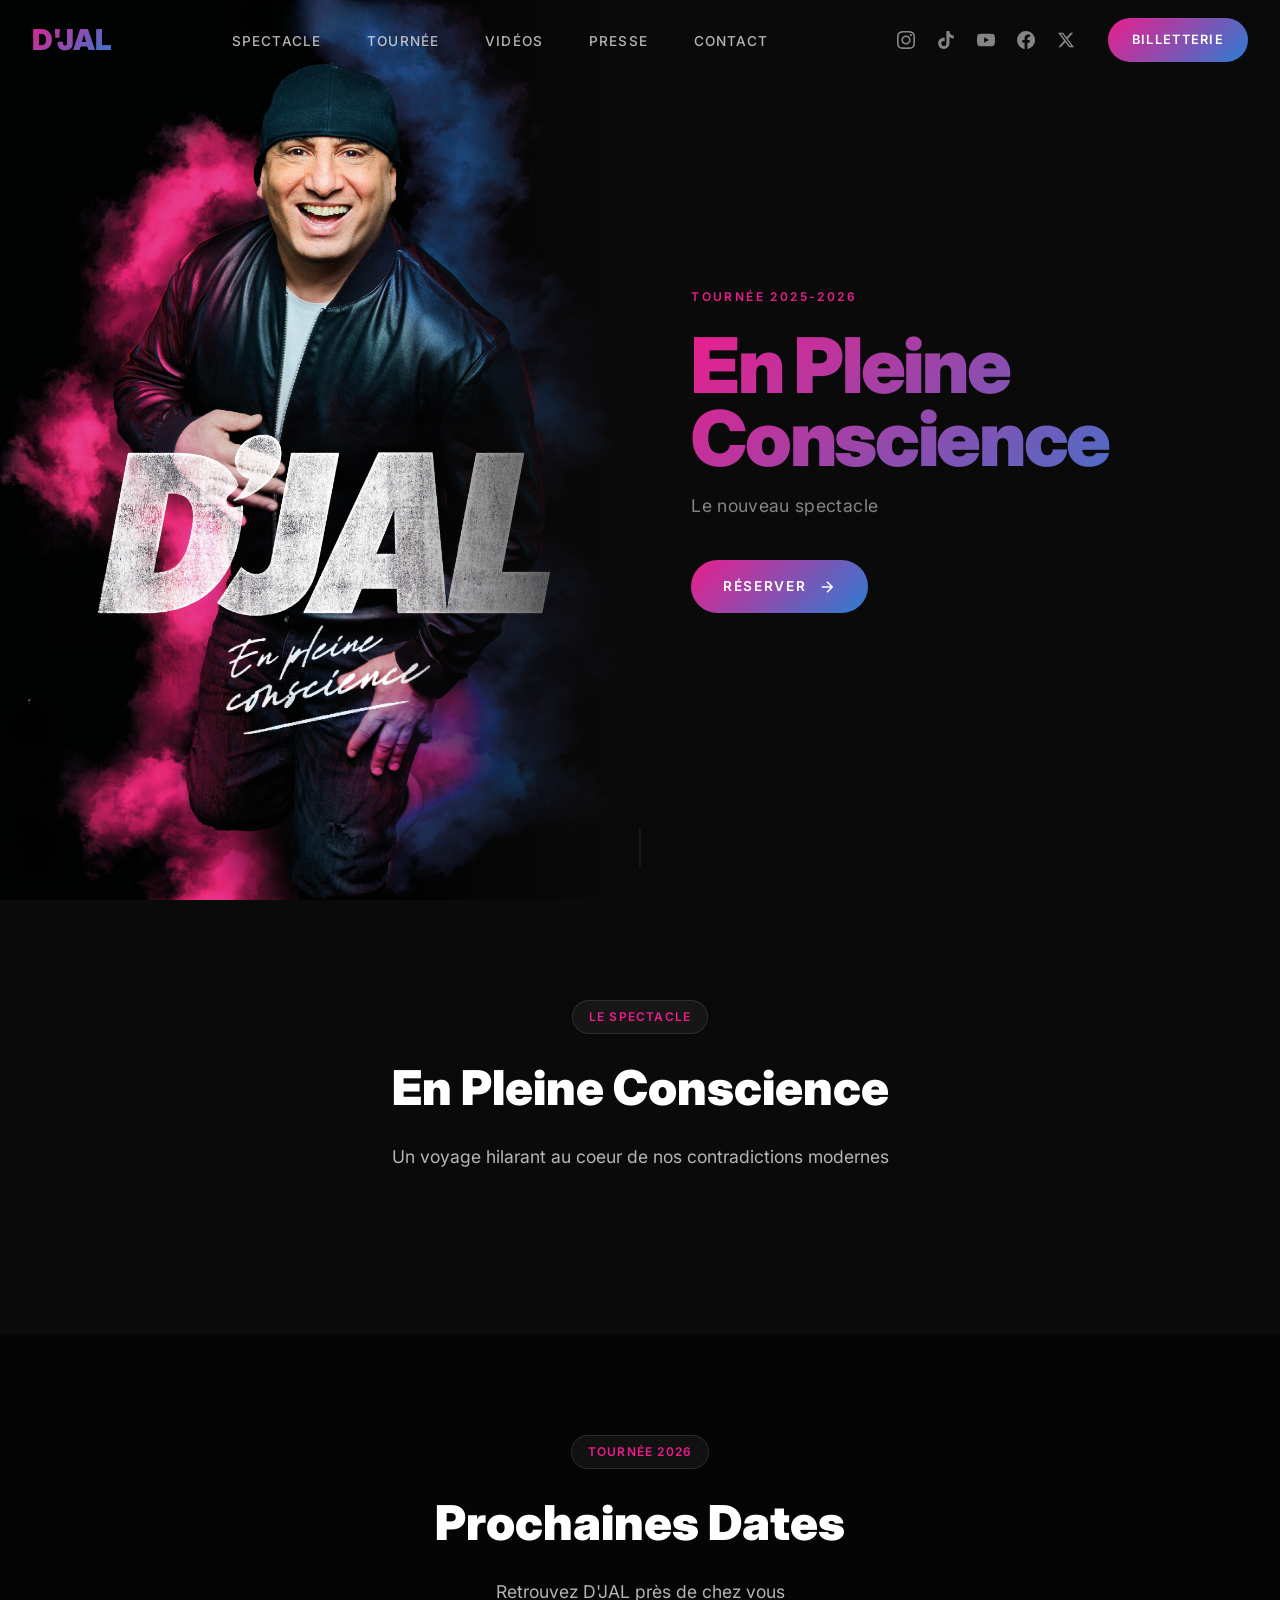
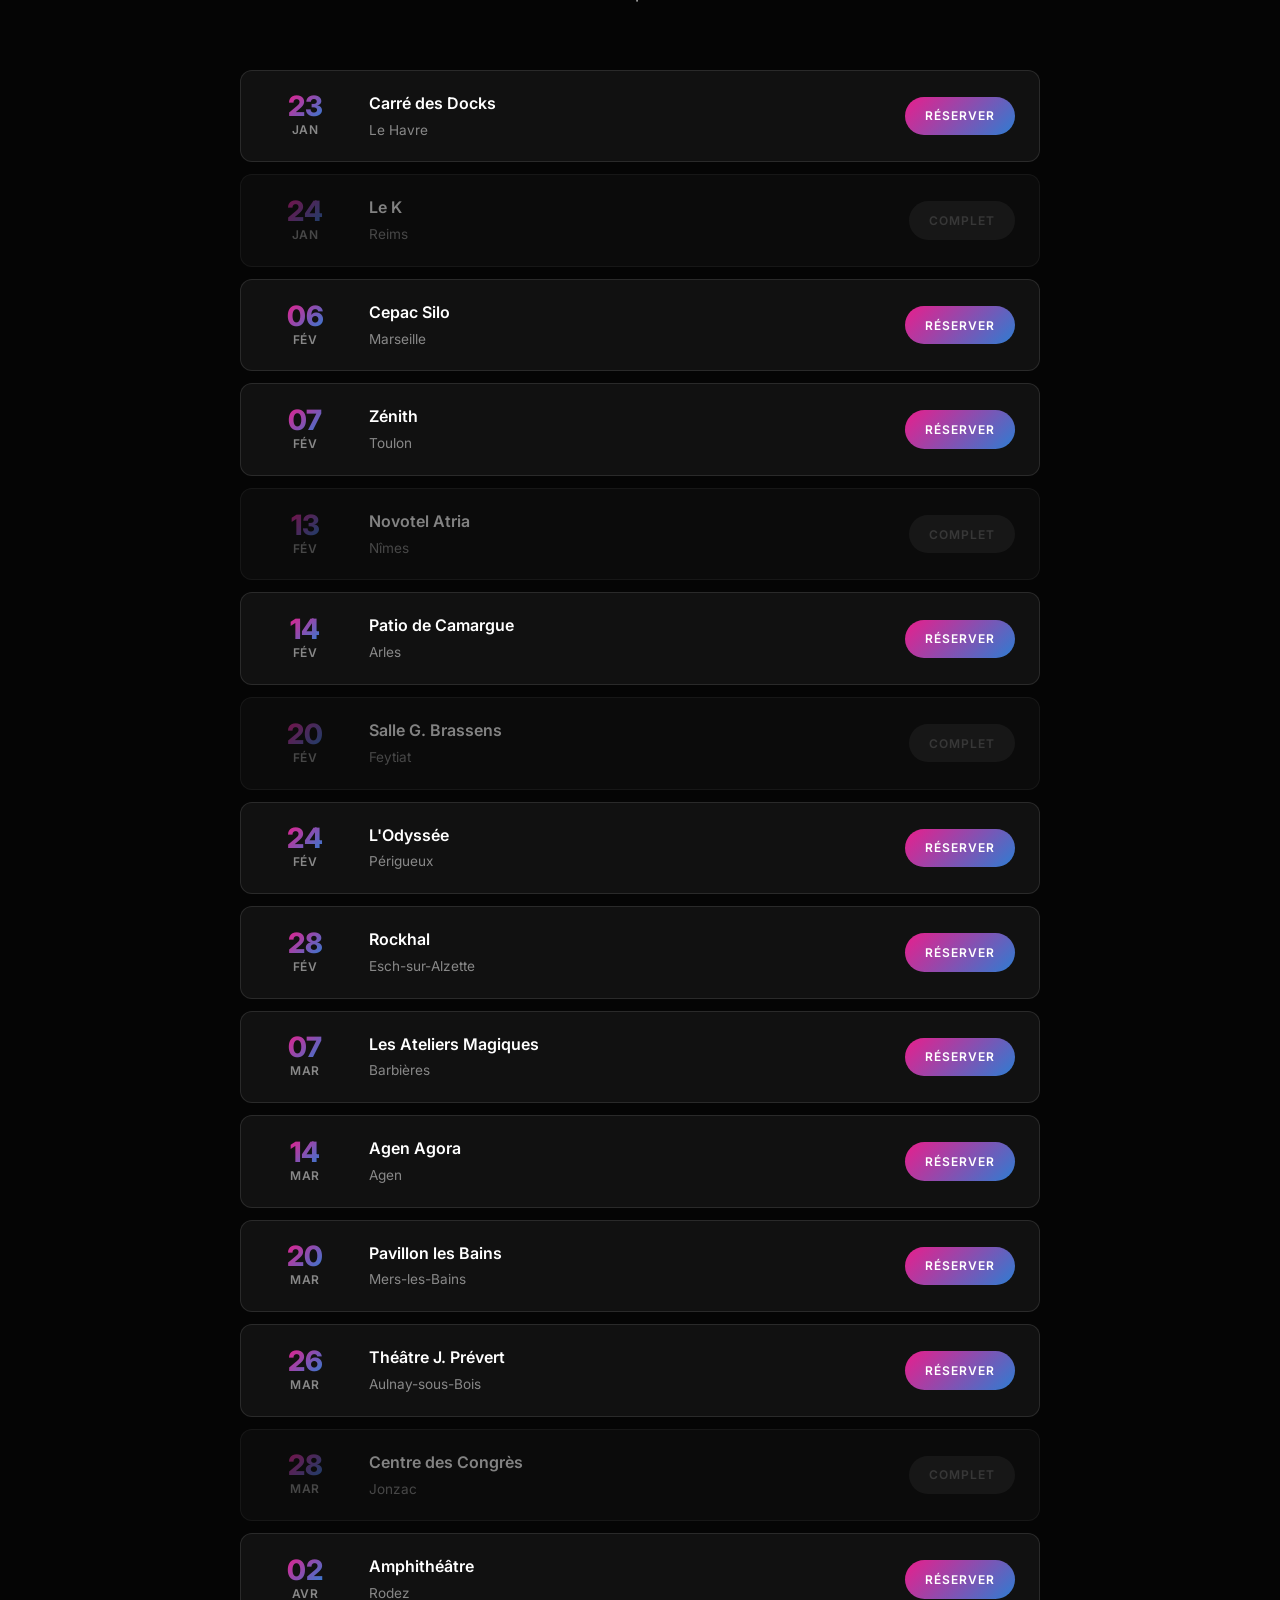
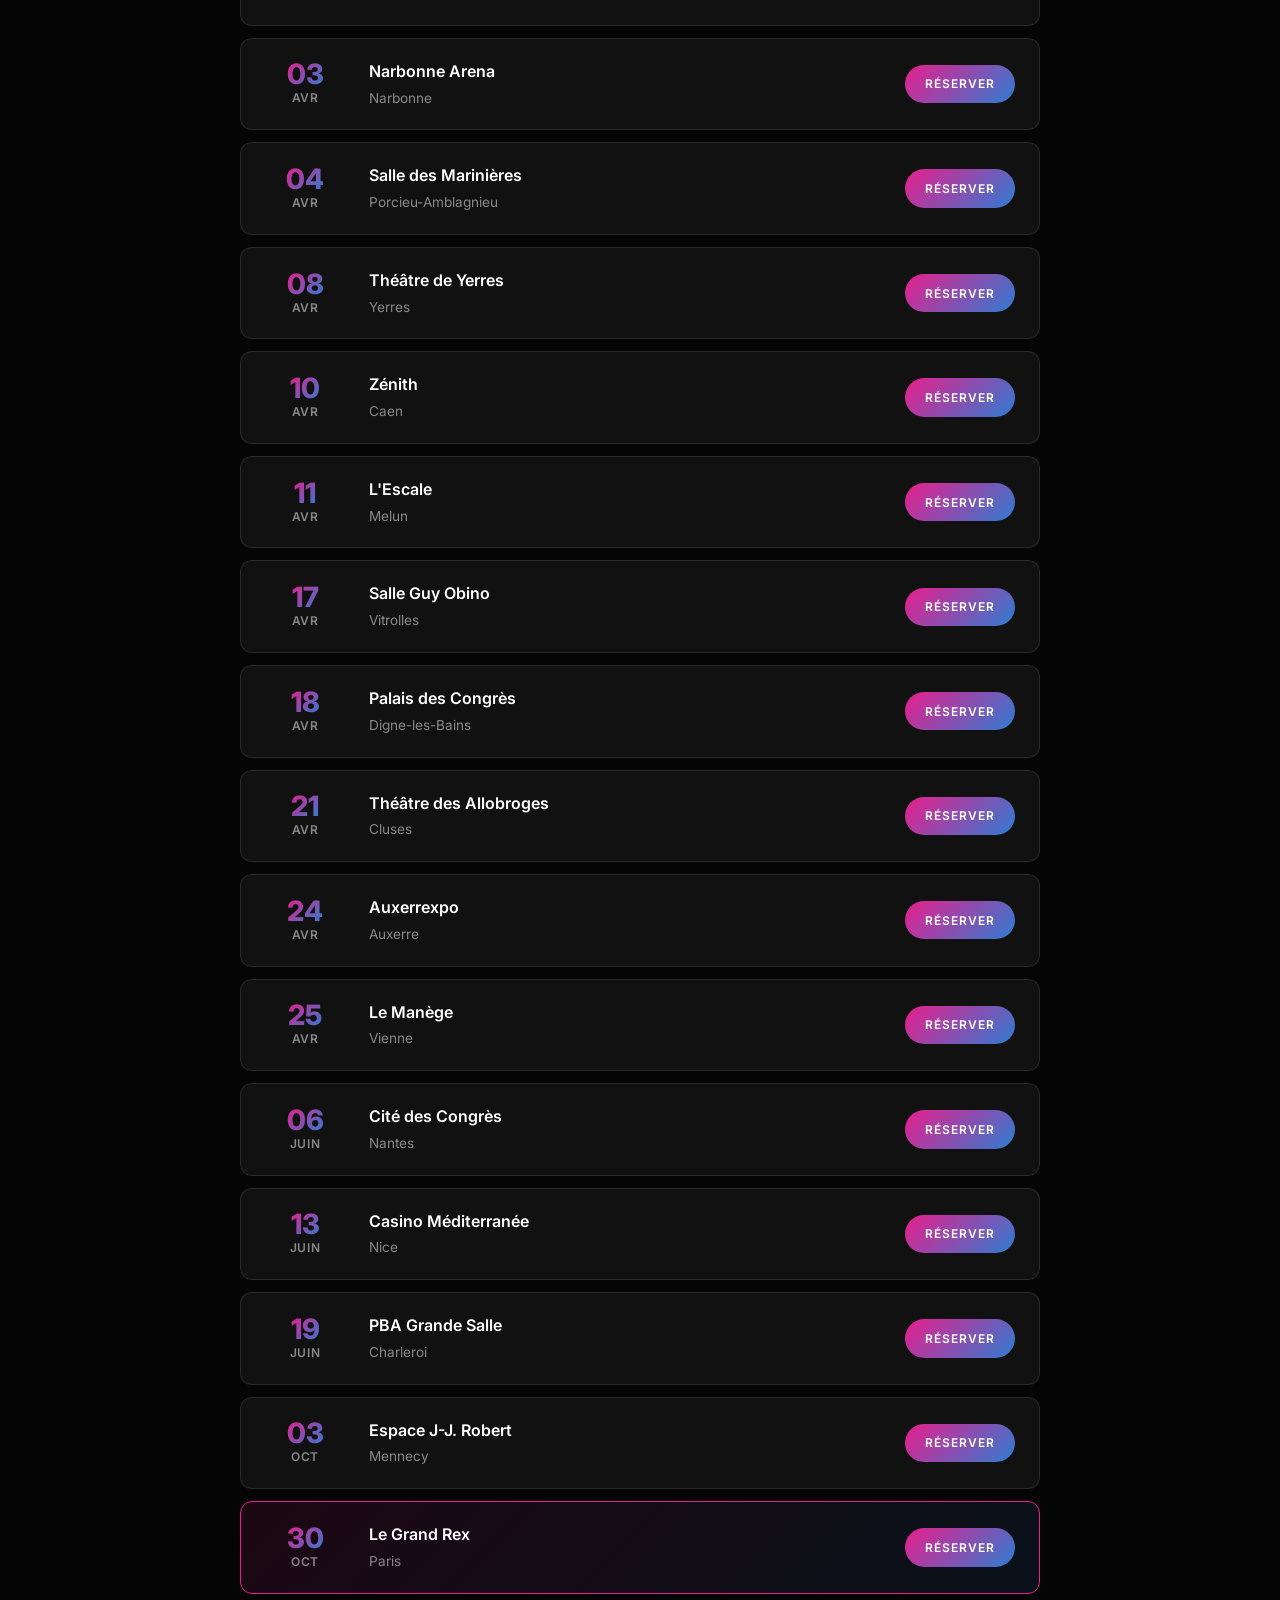
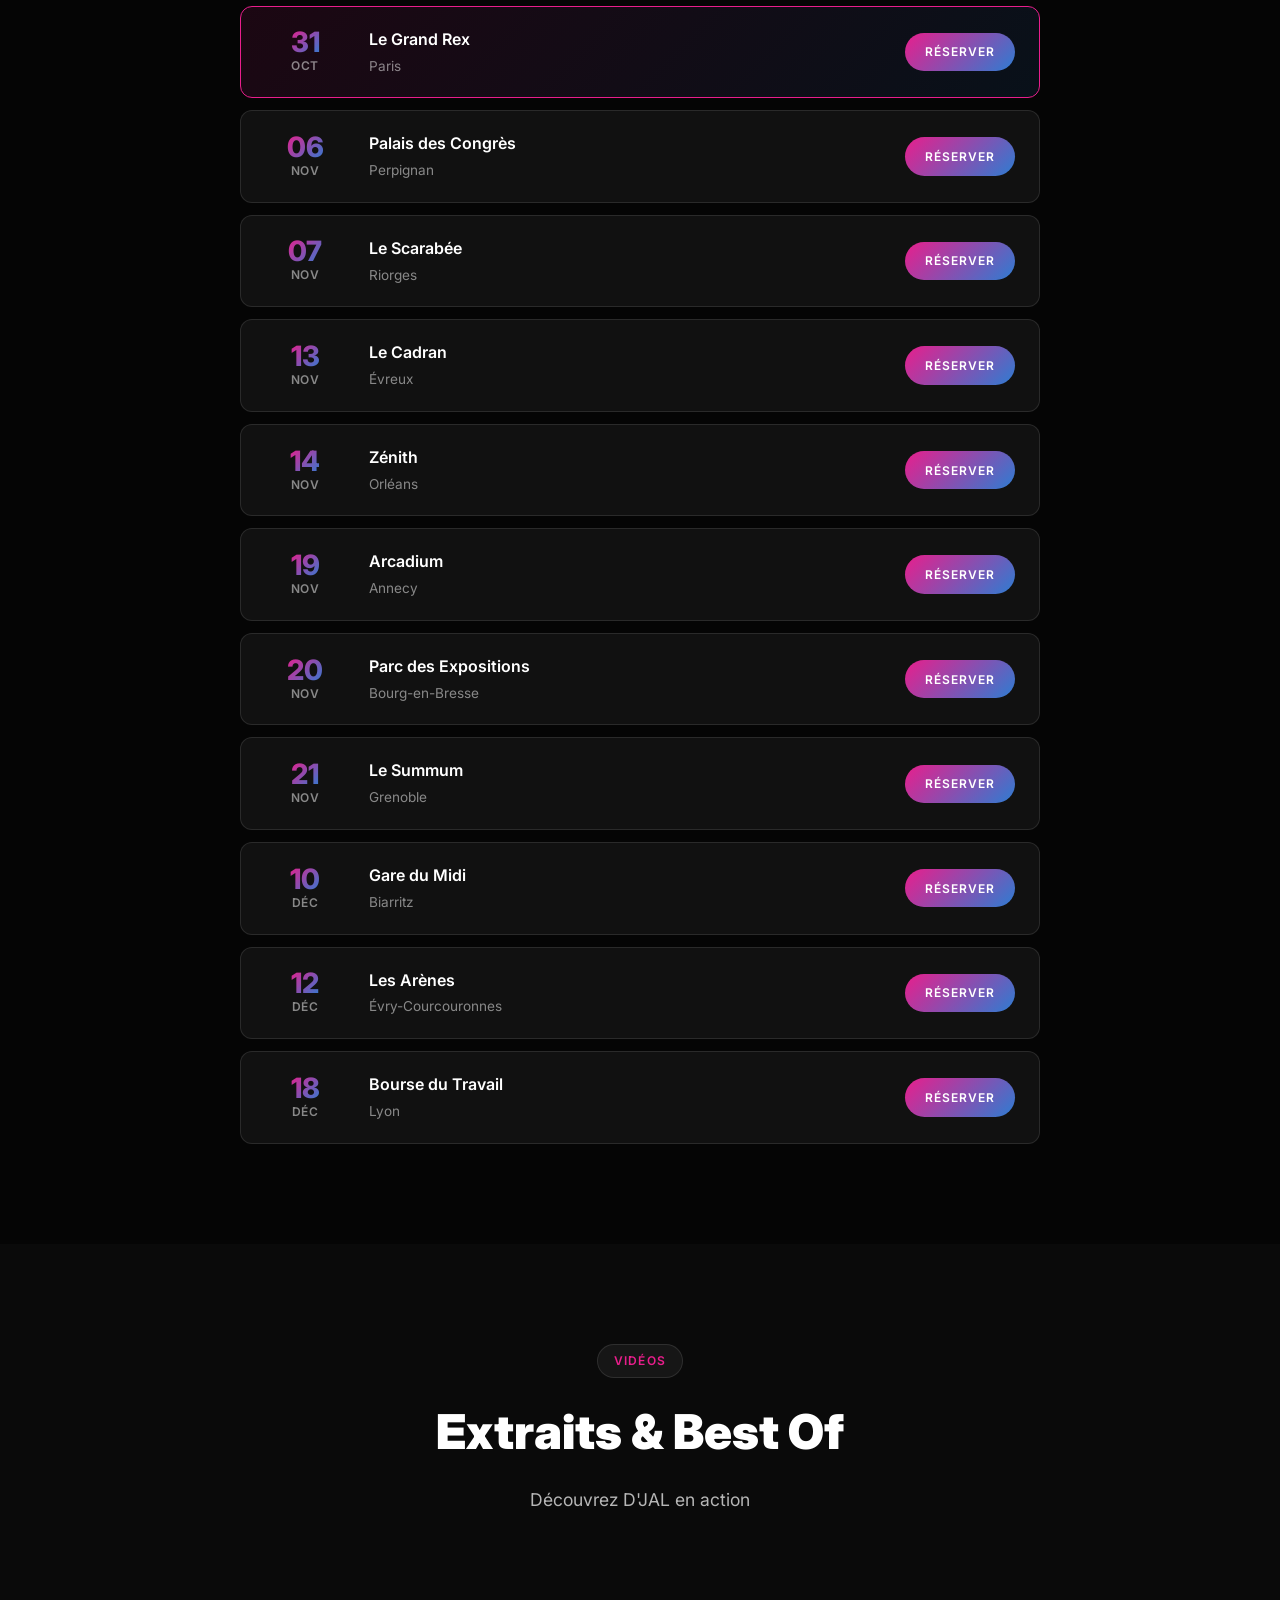
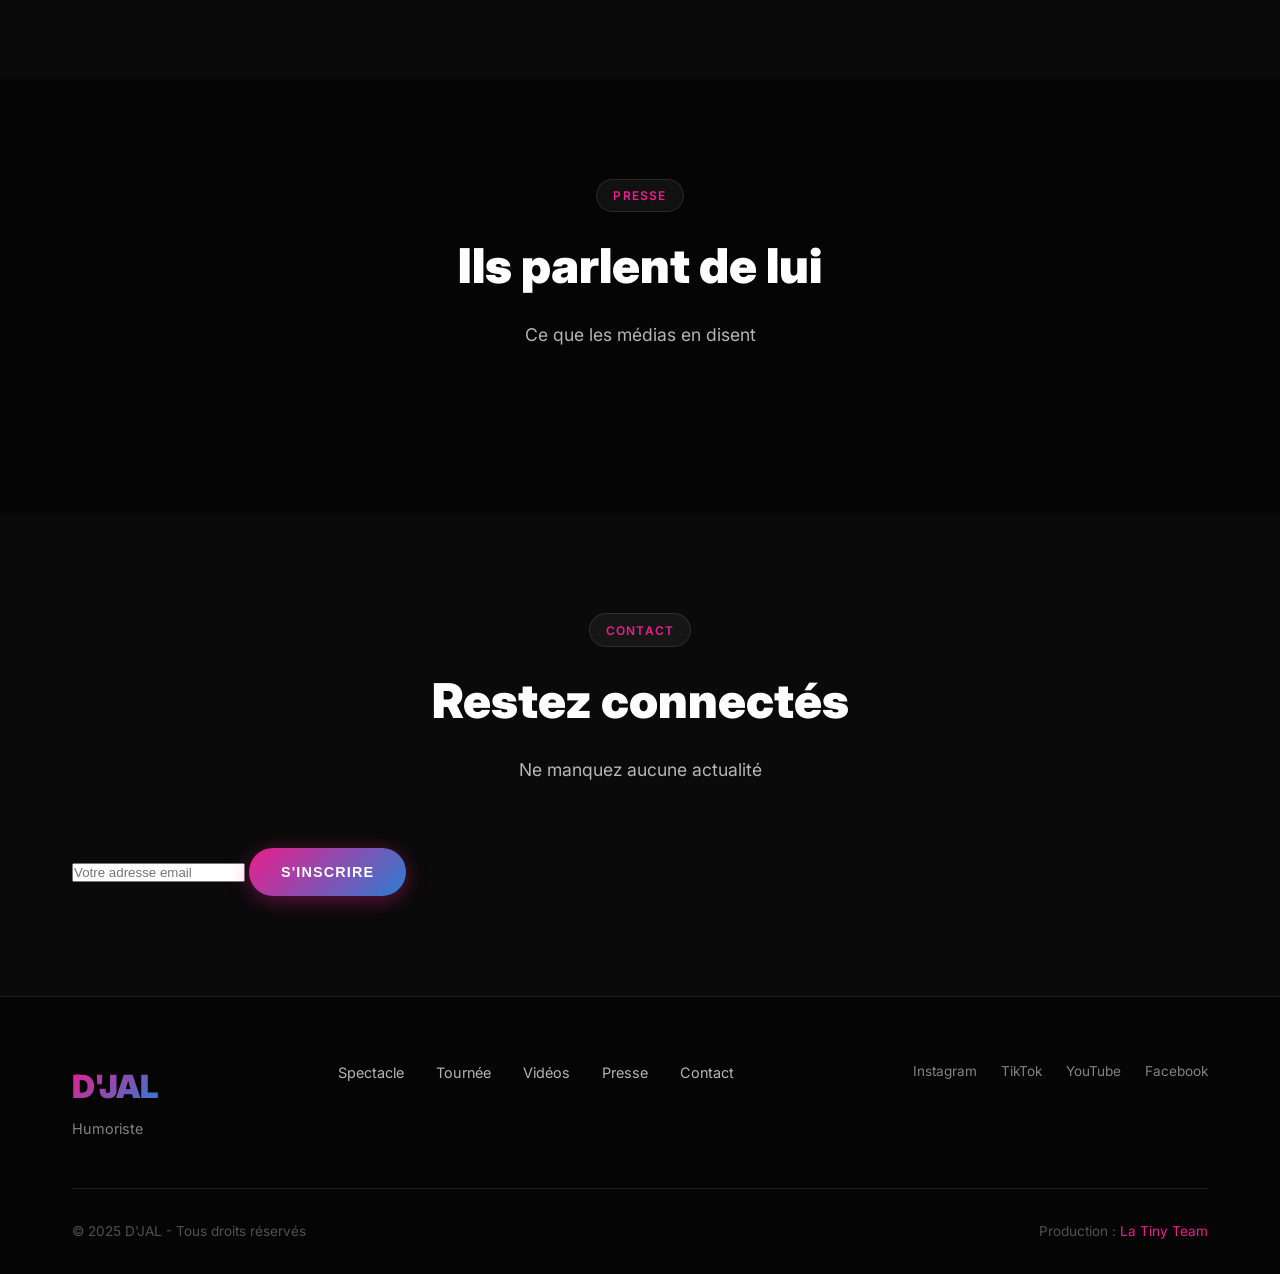
==== index.html @ 00e5c3bb "Initial commit - D'JAL En Pleine Conscience website - Complete site structure with modular CSS archi" ====
<!DOCTYPE html>
<html lang="fr">
<head>
    <meta charset="UTF-8">
    <meta name="viewport" content="width=device-width, initial-scale=1.0">
    <title>D'JAL - En Pleine Conscience | Site Officiel</title>
    <meta name="description" content="Site officiel de D'JAL, humoriste. Découvrez son nouveau spectacle 'En Pleine Conscience', les dates de tournée et réservez vos billets.">

    <!-- Open Graph -->
    <meta property="og:title" content="D'JAL - En Pleine Conscience">
    <meta property="og:description" content="Le nouveau spectacle de D'JAL en tournée partout en France">
    <meta property="og:image" content="assets/images/hero.jpg">
    <meta property="og:type" content="website">

    <!-- Fonts -->
    <link rel="preconnect" href="https://fonts.googleapis.com">
    <link rel="preconnect" href="https://fonts.gstatic.com" crossorigin>
    <link href="https://fonts.googleapis.com/css2?family=Inter:wght@300;400;500;600;700;800;900&display=swap" rel="stylesheet">

    <!-- Styles -->
    <link rel="stylesheet" href="src/css/main.css">
</head>
<body>
    <!-- ========================================
         NAVIGATION
    ======================================== -->
    <header class="nav-wrapper" id="nav-wrapper">
        <nav class="nav">
            <a href="#" class="nav-logo">D'JAL</a>

            <ul class="nav-menu">
                <li><a href="#spectacle" class="nav-link">Spectacle</a></li>
                <li><a href="#tournee" class="nav-link">Tournée</a></li>
                <li><a href="#videos" class="nav-link">Vidéos</a></li>
                <li><a href="#presse" class="nav-link">Presse</a></li>
                <li><a href="#contact" class="nav-link">Contact</a></li>
            </ul>

            <div class="nav-right">
                <div class="nav-socials">
                    <a href="https://www.instagram.com/djalcomedy/" target="_blank" rel="noopener" aria-label="Instagram" class="nav-social"><svg viewBox="0 0 24 24" fill="currentColor"><path d="M12 2.163c3.204 0 3.584.012 4.85.07 3.252.148 4.771 1.691 4.919 4.919.058 1.265.069 1.645.069 4.849 0 3.205-.012 3.584-.069 4.849-.149 3.225-1.664 4.771-4.919 4.919-1.266.058-1.644.07-4.85.07-3.204 0-3.584-.012-4.849-.07-3.26-.149-4.771-1.699-4.919-4.92-.058-1.265-.07-1.644-.07-4.849 0-3.204.013-3.583.07-4.849.149-3.227 1.664-4.771 4.919-4.919 1.266-.057 1.645-.069 4.849-.069zm0-2.163c-3.259 0-3.667.014-4.947.072-4.358.2-6.78 2.618-6.98 6.98-.059 1.281-.073 1.689-.073 4.948 0 3.259.014 3.668.072 4.948.2 4.358 2.618 6.78 6.98 6.98 1.281.058 1.689.072 4.948.072 3.259 0 3.668-.014 4.948-.072 4.354-.2 6.782-2.618 6.979-6.98.059-1.28.073-1.689.073-4.948 0-3.259-.014-3.667-.072-4.947-.196-4.354-2.617-6.78-6.979-6.98-1.281-.059-1.69-.073-4.949-.073zm0 5.838c-3.403 0-6.162 2.759-6.162 6.162s2.759 6.163 6.162 6.163 6.162-2.759 6.162-6.163c0-3.403-2.759-6.162-6.162-6.162zm0 10.162c-2.209 0-4-1.79-4-4 0-2.209 1.791-4 4-4s4 1.791 4 4c0 2.21-1.791 4-4 4zm6.406-11.845c-.796 0-1.441.645-1.441 1.44s.645 1.44 1.441 1.44c.795 0 1.439-.645 1.439-1.44s-.644-1.44-1.439-1.44z"/></svg></a>
                    <a href="https://www.tiktok.com/@djalcomedy" target="_blank" rel="noopener" aria-label="TikTok" class="nav-social"><svg viewBox="0 0 24 24" fill="currentColor"><path d="M12.525.02c1.31-.02 2.61-.01 3.91-.02.08 1.53.63 3.09 1.75 4.17 1.12 1.11 2.7 1.62 4.24 1.79v4.03c-1.44-.05-2.89-.35-4.2-.97-.57-.26-1.1-.59-1.62-.93-.01 2.92.01 5.84-.02 8.75-.08 1.4-.54 2.79-1.35 3.94-1.31 1.92-3.58 3.17-5.91 3.21-1.43.08-2.86-.31-4.08-1.03-2.02-1.19-3.44-3.37-3.65-5.71-.02-.5-.03-1-.01-1.49.18-1.9 1.12-3.72 2.58-4.96 1.66-1.44 3.98-2.13 6.15-1.72.02 1.48-.04 2.96-.04 4.44-.99-.32-2.15-.23-3.02.37-.63.41-1.11 1.04-1.36 1.75-.21.51-.15 1.07-.14 1.61.24 1.64 1.82 3.02 3.5 2.87 1.12-.01 2.19-.66 2.77-1.61.19-.33.4-.67.41-1.06.1-1.79.06-3.57.07-5.36.01-4.03-.01-8.05.02-12.07z"/></svg></a>
                    <a href="https://www.youtube.com/channel/UC-JAheTA7CU0R_WjbU1RfQA" target="_blank" rel="noopener" aria-label="YouTube" class="nav-social"><svg viewBox="0 0 24 24" fill="currentColor"><path d="M23.498 6.186a3.016 3.016 0 0 0-2.122-2.136C19.505 3.545 12 3.545 12 3.545s-7.505 0-9.377.505A3.017 3.017 0 0 0 .502 6.186C0 8.07 0 12 0 12s0 3.93.502 5.814a3.016 3.016 0 0 0 2.122 2.136c1.871.505 9.376.505 9.376.505s7.505 0 9.377-.505a3.015 3.015 0 0 0 2.122-2.136C24 15.93 24 12 24 12s0-3.93-.502-5.814zM9.545 15.568V8.432L15.818 12l-6.273 3.568z"/></svg></a>
                    <a href="https://www.facebook.com/djalcomedy" target="_blank" rel="noopener" aria-label="Facebook" class="nav-social"><svg viewBox="0 0 24 24" fill="currentColor"><path d="M24 12.073c0-6.627-5.373-12-12-12s-12 5.373-12 12c0 5.99 4.388 10.954 10.125 11.854v-8.385H7.078v-3.47h3.047V9.43c0-3.007 1.792-4.669 4.533-4.669 1.312 0 2.686.235 2.686.235v2.953H15.83c-1.491 0-1.956.925-1.956 1.874v2.25h3.328l-.532 3.47h-2.796v8.385C19.612 23.027 24 18.062 24 12.073z"/></svg></a>
                    <a href="https://x.com/djalcomedy" target="_blank" rel="noopener" aria-label="X" class="nav-social"><svg viewBox="0 0 24 24" fill="currentColor"><path d="M18.244 2.25h3.308l-7.227 8.26 8.502 11.24H16.17l-5.214-6.817L4.99 21.75H1.68l7.73-8.835L1.254 2.25H8.08l4.713 6.231zm-1.161 17.52h1.833L7.084 4.126H5.117z"/></svg></a>
                </div>
                <a href="#tournee" class="nav-cta">Billetterie</a>
                <button class="nav-toggle" id="nav-toggle" aria-label="Menu">
                    <span></span><span></span><span></span>
                </button>
            </div>
        </nav>
    </header>

    <!-- Mobile Menu -->
    <div class="nav-mobile" id="nav-mobile">
        <div class="nav-mobile-content">
            <a href="#spectacle" class="nav-mobile-link">Spectacle</a>
            <a href="#tournee" class="nav-mobile-link">Tournée</a>
            <a href="#videos" class="nav-mobile-link">Vidéos</a>
            <a href="#presse" class="nav-mobile-link">Presse</a>
            <a href="#contact" class="nav-mobile-link">Contact</a>
            <div class="nav-mobile-socials">
                <a href="https://www.instagram.com/djalcomedy/" target="_blank" rel="noopener" aria-label="Instagram"><svg viewBox="0 0 24 24" fill="currentColor"><path d="M12 2.163c3.204 0 3.584.012 4.85.07 3.252.148 4.771 1.691 4.919 4.919.058 1.265.069 1.645.069 4.849 0 3.205-.012 3.584-.069 4.849-.149 3.225-1.664 4.771-4.919 4.919-1.266.058-1.644.07-4.85.07-3.204 0-3.584-.012-4.849-.07-3.26-.149-4.771-1.699-4.919-4.92-.058-1.265-.07-1.644-.07-4.849 0-3.204.013-3.583.07-4.849.149-3.227 1.664-4.771 4.919-4.919 1.266-.057 1.645-.069 4.849-.069zm0-2.163c-3.259 0-3.667.014-4.947.072-4.358.2-6.78 2.618-6.98 6.98-.059 1.281-.073 1.689-.073 4.948 0 3.259.014 3.668.072 4.948.2 4.358 2.618 6.78 6.98 6.98 1.281.058 1.689.072 4.948.072 3.259 0 3.668-.014 4.948-.072 4.354-.2 6.782-2.618 6.979-6.98.059-1.28.073-1.689.073-4.948 0-3.259-.014-3.667-.072-4.947-.196-4.354-2.617-6.78-6.979-6.98-1.281-.059-1.69-.073-4.949-.073zm0 5.838c-3.403 0-6.162 2.759-6.162 6.162s2.759 6.163 6.162 6.163 6.162-2.759 6.162-6.163c0-3.403-2.759-6.162-6.162-6.162zm0 10.162c-2.209 0-4-1.79-4-4 0-2.209 1.791-4 4-4s4 1.791 4 4c0 2.21-1.791 4-4 4zm6.406-11.845c-.796 0-1.441.645-1.441 1.44s.645 1.44 1.441 1.44c.795 0 1.439-.645 1.439-1.44s-.644-1.44-1.439-1.44z"/></svg></a>
                <a href="https://www.tiktok.com/@djalcomedy" target="_blank" rel="noopener" aria-label="TikTok"><svg viewBox="0 0 24 24" fill="currentColor"><path d="M12.525.02c1.31-.02 2.61-.01 3.91-.02.08 1.53.63 3.09 1.75 4.17 1.12 1.11 2.7 1.62 4.24 1.79v4.03c-1.44-.05-2.89-.35-4.2-.97-.57-.26-1.1-.59-1.62-.93-.01 2.92.01 5.84-.02 8.75-.08 1.4-.54 2.79-1.35 3.94-1.31 1.92-3.58 3.17-5.91 3.21-1.43.08-2.86-.31-4.08-1.03-2.02-1.19-3.44-3.37-3.65-5.71-.02-.5-.03-1-.01-1.49.18-1.9 1.12-3.72 2.58-4.96 1.66-1.44 3.98-2.13 6.15-1.72.02 1.48-.04 2.96-.04 4.44-.99-.32-2.15-.23-3.02.37-.63.41-1.11 1.04-1.36 1.75-.21.51-.15 1.07-.14 1.61.24 1.64 1.82 3.02 3.5 2.87 1.12-.01 2.19-.66 2.77-1.61.19-.33.4-.67.41-1.06.1-1.79.06-3.57.07-5.36.01-4.03-.01-8.05.02-12.07z"/></svg></a>
                <a href="https://www.youtube.com/channel/UC-JAheTA7CU0R_WjbU1RfQA" target="_blank" rel="noopener" aria-label="YouTube"><svg viewBox="0 0 24 24" fill="currentColor"><path d="M23.498 6.186a3.016 3.016 0 0 0-2.122-2.136C19.505 3.545 12 3.545 12 3.545s-7.505 0-9.377.505A3.017 3.017 0 0 0 .502 6.186C0 8.07 0 12 0 12s0 3.93.502 5.814a3.016 3.016 0 0 0 2.122 2.136c1.871.505 9.376.505 9.376.505s7.505 0 9.377-.505a3.015 3.015 0 0 0 2.122-2.136C24 15.93 24 12 24 12s0-3.93-.502-5.814zM9.545 15.568V8.432L15.818 12l-6.273 3.568z"/></svg></a>
                <a href="https://www.facebook.com/djalcomedy" target="_blank" rel="noopener" aria-label="Facebook"><svg viewBox="0 0 24 24" fill="currentColor"><path d="M24 12.073c0-6.627-5.373-12-12-12s-12 5.373-12 12c0 5.99 4.388 10.954 10.125 11.854v-8.385H7.078v-3.47h3.047V9.43c0-3.007 1.792-4.669 4.533-4.669 1.312 0 2.686.235 2.686.235v2.953H15.83c-1.491 0-1.956.925-1.956 1.874v2.25h3.328l-.532 3.47h-2.796v8.385C19.612 23.027 24 18.062 24 12.073z"/></svg></a>
                <a href="https://x.com/djalcomedy" target="_blank" rel="noopener" aria-label="X"><svg viewBox="0 0 24 24" fill="currentColor"><path d="M18.244 2.25h3.308l-7.227 8.26 8.502 11.24H16.17l-5.214-6.817L4.99 21.75H1.68l7.73-8.835L1.254 2.25H8.08l4.713 6.231zm-1.161 17.52h1.833L7.084 4.126H5.117z"/></svg></a>
            </div>
            <a href="#tournee" class="nav-mobile-cta">Billetterie</a>
        </div>
    </div>

    <main>
        <!-- ========================================
             HERO
        ======================================== -->
        <section class="hero" id="hero">
            <div class="hero-visual">
                <div class="hero-image"></div>
                <div class="hero-gradient"></div>
            </div>
            <div class="hero-content">
                <span class="hero-tour">Tournée 2025-2026</span>
                <h1 class="hero-title">En Pleine<br>Conscience</h1>
                <p class="hero-tagline">Le nouveau spectacle</p>
                <a href="#tournee" class="hero-cta">
                    <span>Réserver</span>
                    <svg viewBox="0 0 24 24" fill="none" stroke="currentColor" stroke-width="2"><path d="M5 12h14M12 5l7 7-7 7"/></svg>
                </a>
            </div>
            <div class="hero-scroll">
                <div class="hero-scroll-line"></div>
            </div>
        </section>

        <!-- ========================================
             SPECTACLE (Présentation du show)
        ======================================== -->
        <section class="section section-spectacle" id="spectacle">
            <div class="container">
                <header class="section-header">
                    <span class="section-tag">Le Spectacle</span>
                    <h2 class="section-title">En Pleine Conscience</h2>
                    <p class="section-subtitle">Un voyage hilarant au coeur de nos contradictions modernes</p>
                </header>
                <div class="spectacle-content">
                    <!-- Contenu à ajouter -->
                </div>
            </div>
        </section>

        <!-- ========================================
             TOURNÉE (Dates et billetterie)
        ======================================== -->
        <section class="section section-tournee" id="tournee">
            <div class="container">
                <header class="section-header">
                    <span class="section-tag">Tournée 2026</span>
                    <h2 class="section-title">Prochaines Dates</h2>
                    <p class="section-subtitle">Retrouvez D'JAL près de chez vous</p>
                </header>
                <div class="tournee-list">
                    <!-- JANVIER -->
                    <div class="tournee-item">
                        <div class="tournee-date"><span class="day">23</span><span class="month">Jan</span></div>
                        <div class="tournee-info"><span class="venue">Carré des Docks</span><span class="city">Le Havre</span></div>
                        <a href="https://www.ticketmaster.fr/fr/manifestation/d-jal-billet/idmanif/587519" target="_blank" rel="noopener" class="tournee-btn">Réserver</a>
                    </div>
                    <div class="tournee-item complet">
                        <div class="tournee-date"><span class="day">24</span><span class="month">Jan</span></div>
                        <div class="tournee-info"><span class="venue">Le K</span><span class="city">Reims</span></div>
                        <span class="tournee-btn disabled">Complet</span>
                    </div>
                    <!-- FÉVRIER -->
                    <div class="tournee-item">
                        <div class="tournee-date"><span class="day">06</span><span class="month">Fév</span></div>
                        <div class="tournee-info"><span class="venue">Cepac Silo</span><span class="city">Marseille</span></div>
                        <a href="https://www.ticketmaster.fr/fr/manifestation/d-jal-billet/idmanif/603494" target="_blank" rel="noopener" class="tournee-btn">Réserver</a>
                    </div>
                    <div class="tournee-item">
                        <div class="tournee-date"><span class="day">07</span><span class="month">Fév</span></div>
                        <div class="tournee-info"><span class="venue">Zénith</span><span class="city">Toulon</span></div>
                        <a href="https://www.ticketmaster.fr/fr/manifestation/d-jal-billet/idmanif/612614" target="_blank" rel="noopener" class="tournee-btn">Réserver</a>
                    </div>
                    <div class="tournee-item complet">
                        <div class="tournee-date"><span class="day">13</span><span class="month">Fév</span></div>
                        <div class="tournee-info"><span class="venue">Novotel Atria</span><span class="city">Nîmes</span></div>
                        <span class="tournee-btn disabled">Complet</span>
                    </div>
                    <div class="tournee-item">
                        <div class="tournee-date"><span class="day">14</span><span class="month">Fév</span></div>
                        <div class="tournee-info"><span class="venue">Patio de Camargue</span><span class="city">Arles</span></div>
                        <a href="https://billetterie.webgazelle.net/sortir-d-jal-arles-arles-spectacle-humour,evenement-12893" target="_blank" rel="noopener" class="tournee-btn">Réserver</a>
                    </div>
                    <div class="tournee-item complet">
                        <div class="tournee-date"><span class="day">20</span><span class="month">Fév</span></div>
                        <div class="tournee-info"><span class="venue">Salle G. Brassens</span><span class="city">Feytiat</span></div>
                        <span class="tournee-btn disabled">Complet</span>
                    </div>
                    <div class="tournee-item">
                        <div class="tournee-date"><span class="day">24</span><span class="month">Fév</span></div>
                        <div class="tournee-info"><span class="venue">L'Odyssée</span><span class="city">Périgueux</span></div>
                        <a href="https://www.ticketmaster.fr/fr/manifestation/d-jal-billet/idmanif/627638" target="_blank" rel="noopener" class="tournee-btn">Réserver</a>
                    </div>
                    <div class="tournee-item">
                        <div class="tournee-date"><span class="day">28</span><span class="month">Fév</span></div>
                        <div class="tournee-info"><span class="venue">Rockhal</span><span class="city">Esch-sur-Alzette</span></div>
                        <a href="https://www.ticketmaster.fr/fr/manifestation/d-jal-billet/idmanif/623629" target="_blank" rel="noopener" class="tournee-btn">Réserver</a>
                    </div>
                    <!-- MARS -->
                    <div class="tournee-item">
                        <div class="tournee-date"><span class="day">07</span><span class="month">Mar</span></div>
                        <div class="tournee-info"><span class="venue">Les Ateliers Magiques</span><span class="city">Barbières</span></div>
                        <a href="https://www.ticketmaster.fr/fr/manifestation/d-jal-billet/idmanif/637232" target="_blank" rel="noopener" class="tournee-btn">Réserver</a>
                    </div>
                    <div class="tournee-item">
                        <div class="tournee-date"><span class="day">14</span><span class="month">Mar</span></div>
                        <div class="tournee-info"><span class="venue">Agen Agora</span><span class="city">Agen</span></div>
                        <a href="https://www.ticketmaster.fr/fr/manifestation/d-jal-billet/idmanif/609621" target="_blank" rel="noopener" class="tournee-btn">Réserver</a>
                    </div>
                    <div class="tournee-item">
                        <div class="tournee-date"><span class="day">20</span><span class="month">Mar</span></div>
                        <div class="tournee-info"><span class="venue">Pavillon les Bains</span><span class="city">Mers-les-Bains</span></div>
                        <a href="https://ginger.trium.fr/fr/t/-/event/65254" target="_blank" rel="noopener" class="tournee-btn">Réserver</a>
                    </div>
                    <div class="tournee-item">
                        <div class="tournee-date"><span class="day">26</span><span class="month">Mar</span></div>
                        <div class="tournee-info"><span class="venue">Théâtre J. Prévert</span><span class="city">Aulnay-sous-Bois</span></div>
                        <a href="https://www.ticketmaster.fr/fr/manifestation/d-jal-billet/idmanif/624684" target="_blank" rel="noopener" class="tournee-btn">Réserver</a>
                    </div>
                    <div class="tournee-item complet">
                        <div class="tournee-date"><span class="day">28</span><span class="month">Mar</span></div>
                        <div class="tournee-info"><span class="venue">Centre des Congrès</span><span class="city">Jonzac</span></div>
                        <span class="tournee-btn disabled">Complet</span>
                    </div>
                    <!-- AVRIL -->
                    <div class="tournee-item">
                        <div class="tournee-date"><span class="day">02</span><span class="month">Avr</span></div>
                        <div class="tournee-info"><span class="venue">Amphithéâtre</span><span class="city">Rodez</span></div>
                        <a href="https://www.ticketmaster.fr/fr/manifestation/d-jal-billet/idmanif/635697" target="_blank" rel="noopener" class="tournee-btn">Réserver</a>
                    </div>
                    <div class="tournee-item">
                        <div class="tournee-date"><span class="day">03</span><span class="month">Avr</span></div>
                        <div class="tournee-info"><span class="venue">Narbonne Arena</span><span class="city">Narbonne</span></div>
                        <a href="https://billetterie.narbonne-arena.fr/fr/product/476/snc_narbonne_arena/d_jal" target="_blank" rel="noopener" class="tournee-btn">Réserver</a>
                    </div>
                    <div class="tournee-item">
                        <div class="tournee-date"><span class="day">04</span><span class="month">Avr</span></div>
                        <div class="tournee-info"><span class="venue">Salle des Marinières</span><span class="city">Porcieu-Amblagnieu</span></div>
                        <a href="https://www.ticketmaster.fr/fr/manifestation/d-jal-billet/idmanif/616931" target="_blank" rel="noopener" class="tournee-btn">Réserver</a>
                    </div>
                    <div class="tournee-item">
                        <div class="tournee-date"><span class="day">08</span><span class="month">Avr</span></div>
                        <div class="tournee-info"><span class="venue">Théâtre de Yerres</span><span class="city">Yerres</span></div>
                        <a href="https://www.francebillet.com/event/djal-en-pleine-conscience-tournee-theatre-de-yerres-cec-yerres-20286836/" target="_blank" rel="noopener" class="tournee-btn">Réserver</a>
                    </div>
                    <div class="tournee-item">
                        <div class="tournee-date"><span class="day">10</span><span class="month">Avr</span></div>
                        <div class="tournee-info"><span class="venue">Zénith</span><span class="city">Caen</span></div>
                        <a href="https://www.ticketmaster.fr/fr/manifestation/d-jal-billet/idmanif/587525" target="_blank" rel="noopener" class="tournee-btn">Réserver</a>
                    </div>
                    <div class="tournee-item">
                        <div class="tournee-date"><span class="day">11</span><span class="month">Avr</span></div>
                        <div class="tournee-info"><span class="venue">L'Escale</span><span class="city">Melun</span></div>
                        <a href="https://www.ticketmaster.fr/fr/manifestation/d-jal-billet/idmanif/625249" target="_blank" rel="noopener" class="tournee-btn">Réserver</a>
                    </div>
                    <div class="tournee-item">
                        <div class="tournee-date"><span class="day">17</span><span class="month">Avr</span></div>
                        <div class="tournee-info"><span class="venue">Salle Guy Obino</span><span class="city">Vitrolles</span></div>
                        <a href="https://www.billetweb.fr/djal-vitrolles" target="_blank" rel="noopener" class="tournee-btn">Réserver</a>
                    </div>
                    <div class="tournee-item">
                        <div class="tournee-date"><span class="day">18</span><span class="month">Avr</span></div>
                        <div class="tournee-info"><span class="venue">Palais des Congrès</span><span class="city">Digne-les-Bains</span></div>
                        <a href="https://www.billetweb.fr/djal-digne-les-bains" target="_blank" rel="noopener" class="tournee-btn">Réserver</a>
                    </div>
                    <div class="tournee-item">
                        <div class="tournee-date"><span class="day">21</span><span class="month">Avr</span></div>
                        <div class="tournee-info"><span class="venue">Théâtre des Allobroges</span><span class="city">Cluses</span></div>
                        <a href="https://www.ticketmaster.fr/fr/manifestation/d-jal-billet/idmanif/645586" target="_blank" rel="noopener" class="tournee-btn">Réserver</a>
                    </div>
                    <div class="tournee-item">
                        <div class="tournee-date"><span class="day">24</span><span class="month">Avr</span></div>
                        <div class="tournee-info"><span class="venue">Auxerrexpo</span><span class="city">Auxerre</span></div>
                        <a href="https://www.ticketmaster.fr/fr/manifestation/d-jal-billet/idmanif/636406" target="_blank" rel="noopener" class="tournee-btn">Réserver</a>
                    </div>
                    <div class="tournee-item">
                        <div class="tournee-date"><span class="day">25</span><span class="month">Avr</span></div>
                        <div class="tournee-info"><span class="venue">Le Manège</span><span class="city">Vienne</span></div>
                        <a href="https://www.billetweb.fr/djal-vienne2" target="_blank" rel="noopener" class="tournee-btn">Réserver</a>
                    </div>
                    <!-- JUIN -->
                    <div class="tournee-item">
                        <div class="tournee-date"><span class="day">06</span><span class="month">Juin</span></div>
                        <div class="tournee-info"><span class="venue">Cité des Congrès</span><span class="city">Nantes</span></div>
                        <a href="https://www.ticketmaster.fr/fr/manifestation/d-jal-billet/idmanif/614833" target="_blank" rel="noopener" class="tournee-btn">Réserver</a>
                    </div>
                    <div class="tournee-item">
                        <div class="tournee-date"><span class="day">13</span><span class="month">Juin</span></div>
                        <div class="tournee-info"><span class="venue">Casino Méditerranée</span><span class="city">Nice</span></div>
                        <a href="https://www.ticketmaster.fr/fr/manifestation/d-jal-billet/idmanif/621818" target="_blank" rel="noopener" class="tournee-btn">Réserver</a>
                    </div>
                    <div class="tournee-item">
                        <div class="tournee-date"><span class="day">19</span><span class="month">Juin</span></div>
                        <div class="tournee-info"><span class="venue">PBA Grande Salle</span><span class="city">Charleroi</span></div>
                        <a href="https://www.pba.be/spectacle/djal-en-pleine-conscience/" target="_blank" rel="noopener" class="tournee-btn">Réserver</a>
                    </div>
                    <!-- OCTOBRE -->
                    <div class="tournee-item">
                        <div class="tournee-date"><span class="day">03</span><span class="month">Oct</span></div>
                        <div class="tournee-info"><span class="venue">Espace J-J. Robert</span><span class="city">Mennecy</span></div>
                        <a href="https://www.francebillet.com/event/djal-en-pleine-conscience-tournee-espace-culturel-jean-jacques-robert-mennecy-20235520/" target="_blank" rel="noopener" class="tournee-btn">Réserver</a>
                    </div>
                    <div class="tournee-item featured">
                        <div class="tournee-date"><span class="day">30</span><span class="month">Oct</span></div>
                        <div class="tournee-info"><span class="venue">Le Grand Rex</span><span class="city">Paris</span></div>
                        <a href="https://www.ticketmaster.fr/fr/manifestation/d-jal-billet/idmanif/621841" target="_blank" rel="noopener" class="tournee-btn">Réserver</a>
                    </div>
                    <div class="tournee-item featured">
                        <div class="tournee-date"><span class="day">31</span><span class="month">Oct</span></div>
                        <div class="tournee-info"><span class="venue">Le Grand Rex</span><span class="city">Paris</span></div>
                        <a href="https://www.ticketmaster.fr/fr/manifestation/d-jal-billet/idmanif/621841" target="_blank" rel="noopener" class="tournee-btn">Réserver</a>
                    </div>
                    <!-- NOVEMBRE -->
                    <div class="tournee-item">
                        <div class="tournee-date"><span class="day">06</span><span class="month">Nov</span></div>
                        <div class="tournee-info"><span class="venue">Palais des Congrès</span><span class="city">Perpignan</span></div>
                        <a href="https://www.fnactickets.com/ticket-evenement/one-man-woman-show-d-jal-manpedja-lt.htm" target="_blank" rel="noopener" class="tournee-btn">Réserver</a>
                    </div>
                    <div class="tournee-item">
                        <div class="tournee-date"><span class="day">07</span><span class="month">Nov</span></div>
                        <div class="tournee-info"><span class="venue">Le Scarabée</span><span class="city">Riorges</span></div>
                        <a href="https://www.ticketmaster.fr/en/manifestation/d-jal-ticket/idmanif/636482" target="_blank" rel="noopener" class="tournee-btn">Réserver</a>
                    </div>
                    <div class="tournee-item">
                        <div class="tournee-date"><span class="day">13</span><span class="month">Nov</span></div>
                        <div class="tournee-info"><span class="venue">Le Cadran</span><span class="city">Évreux</span></div>
                        <a href="https://www.francebillet.com/event/djal-en-pleine-conscience-tournee-le-cadran-le-tangram-20256106/" target="_blank" rel="noopener" class="tournee-btn">Réserver</a>
                    </div>
                    <div class="tournee-item">
                        <div class="tournee-date"><span class="day">14</span><span class="month">Nov</span></div>
                        <div class="tournee-info"><span class="venue">Zénith</span><span class="city">Orléans</span></div>
                        <a href="https://www.ticketmaster.fr/fr/manifestation/d-jal-billet/idmanif/617521" target="_blank" rel="noopener" class="tournee-btn">Réserver</a>
                    </div>
                    <div class="tournee-item">
                        <div class="tournee-date"><span class="day">19</span><span class="month">Nov</span></div>
                        <div class="tournee-info"><span class="venue">Arcadium</span><span class="city">Annecy</span></div>
                        <a href="https://www.ticketmaster.fr/fr/manifestation/d-jal-billet/idmanif/613040" target="_blank" rel="noopener" class="tournee-btn">Réserver</a>
                    </div>
                    <div class="tournee-item">
                        <div class="tournee-date"><span class="day">20</span><span class="month">Nov</span></div>
                        <div class="tournee-info"><span class="venue">Parc des Expositions</span><span class="city">Bourg-en-Bresse</span></div>
                        <a href="https://www.fnacspectacles.com/event/djal-en-pleine-conscience-tournee-ainterexpo-bourg-en-bresse-20662683/" target="_blank" rel="noopener" class="tournee-btn">Réserver</a>
                    </div>
                    <div class="tournee-item">
                        <div class="tournee-date"><span class="day">21</span><span class="month">Nov</span></div>
                        <div class="tournee-info"><span class="venue">Le Summum</span><span class="city">Grenoble</span></div>
                        <a href="https://www.ticketmaster.fr/fr/manifestation/d-jal-billet/idmanif/616067" target="_blank" rel="noopener" class="tournee-btn">Réserver</a>
                    </div>
                    <!-- DÉCEMBRE -->
                    <div class="tournee-item">
                        <div class="tournee-date"><span class="day">10</span><span class="month">Déc</span></div>
                        <div class="tournee-info"><span class="venue">Gare du Midi</span><span class="city">Biarritz</span></div>
                        <a href="https://www.ticketmaster.fr/fr/manifestation/d-jal-billet/idmanif/626687" target="_blank" rel="noopener" class="tournee-btn">Réserver</a>
                    </div>
                    <div class="tournee-item">
                        <div class="tournee-date"><span class="day">12</span><span class="month">Déc</span></div>
                        <div class="tournee-info"><span class="venue">Les Arènes</span><span class="city">Évry-Courcouronnes</span></div>
                        <a href="https://stardust-spectacles.trium.fr/fr/t/-/event/63784" target="_blank" rel="noopener" class="tournee-btn">Réserver</a>
                    </div>
                    <div class="tournee-item">
                        <div class="tournee-date"><span class="day">18</span><span class="month">Déc</span></div>
                        <div class="tournee-info"><span class="venue">Bourse du Travail</span><span class="city">Lyon</span></div>
                        <a href="https://www.ticketmaster.fr/fr/manifestation/d-jal-billet/idmanif/625740" target="_blank" rel="noopener" class="tournee-btn">Réserver</a>
                    </div>
                </div>
            </div>
        </section>

        <!-- ========================================
             VIDÉOS (Extraits et contenu)
        ======================================== -->
        <section class="section section-videos" id="videos">
            <div class="container">
                <header class="section-header">
                    <span class="section-tag">Vidéos</span>
                    <h2 class="section-title">Extraits & Best Of</h2>
                    <p class="section-subtitle">Découvrez D'JAL en action</p>
                </header>
                <div class="videos-grid">
                    <!-- Vidéos à ajouter -->
                </div>
            </div>
        </section>

        <!-- ========================================
             PRESSE (Revue de presse)
        ======================================== -->
        <section class="section section-presse" id="presse">
            <div class="container">
                <header class="section-header">
                    <span class="section-tag">Presse</span>
                    <h2 class="section-title">Ils parlent de lui</h2>
                    <p class="section-subtitle">Ce que les médias en disent</p>
                </header>
                <div class="presse-carousel">
                    <!-- Citations presse à ajouter -->
                </div>
            </div>
        </section>

        <!-- ========================================
             CONTACT (Newsletter et infos)
        ======================================== -->
        <section class="section section-contact" id="contact">
            <div class="container">
                <header class="section-header">
                    <span class="section-tag">Contact</span>
                    <h2 class="section-title">Restez connectés</h2>
                    <p class="section-subtitle">Ne manquez aucune actualité</p>
                </header>
                <div class="contact-content">
                    <form class="newsletter-form" id="newsletter-form">
                        <input type="email" placeholder="Votre adresse email" required>
                        <button type="submit" class="btn btn-primary">S'inscrire</button>
                    </form>
                    <div class="contact-info">
                        <!-- Infos contact à ajouter -->
                    </div>
                </div>
            </div>
        </section>
    </main>

    <!-- ========================================
         FOOTER
    ======================================== -->
    <footer class="footer">
        <div class="container">
            <div class="footer-content">
                <div class="footer-brand">
                    <a href="#" class="footer-logo">D'JAL</a>
                    <p class="footer-tagline">Humoriste</p>
                </div>
                <div class="footer-links">
                    <a href="#spectacle">Spectacle</a>
                    <a href="#tournee">Tournée</a>
                    <a href="#videos">Vidéos</a>
                    <a href="#presse">Presse</a>
                    <a href="#contact">Contact</a>
                </div>
                <div class="footer-socials">
                    <a href="https://www.instagram.com/djalcomedy/" target="_blank" rel="noopener">Instagram</a>
                    <a href="https://www.tiktok.com/@djalcomedy" target="_blank" rel="noopener">TikTok</a>
                    <a href="https://www.youtube.com/channel/UC-JAheTA7CU0R_WjbU1RfQA" target="_blank" rel="noopener">YouTube</a>
                    <a href="https://www.facebook.com/djalcomedy" target="_blank" rel="noopener">Facebook</a>
                </div>
            </div>
            <div class="footer-bottom">
                <p>&copy; 2025 D'JAL - Tous droits réservés</p>
                <p>Production : <a href="#">La Tiny Team</a></p>
            </div>
        </div>
    </footer>

    <!-- Scripts -->
    <script src="src/js/main.js"></script>
</body>
</html>
---- src/css/main.css ----
/* ============================================
   DJAL - EN PLEINE CONSCIENCE
   Main CSS Entry Point
============================================ */

/* Base */
@import 'base/_variables.css';
@import 'base/_reset.css';

/* Components */
@import 'components/_buttons.css';
@import 'components/_nav.css';
@import 'components/_hero.css';
@import 'components/_tournee.css';

/* Layout */
@import 'layout/_sections.css';
@import 'layout/_footer.css';
@import 'layout/_responsive.css';
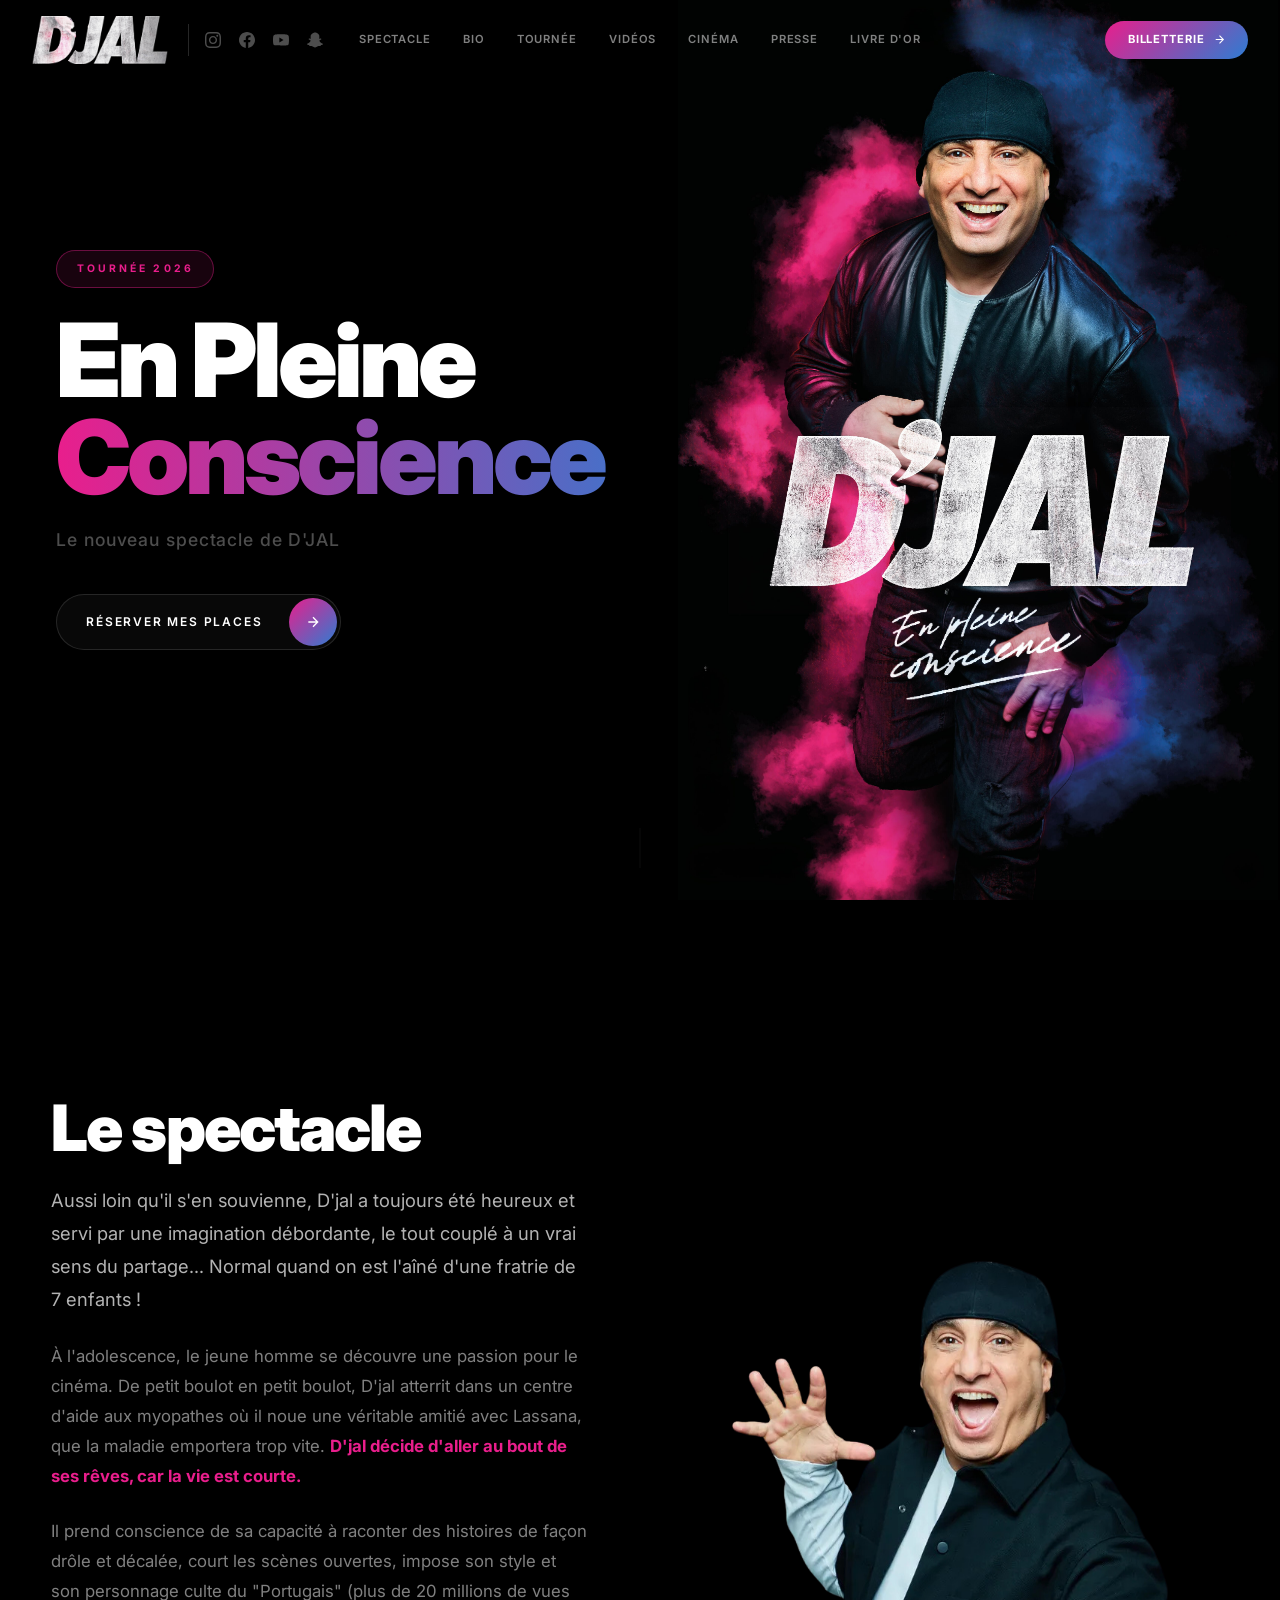
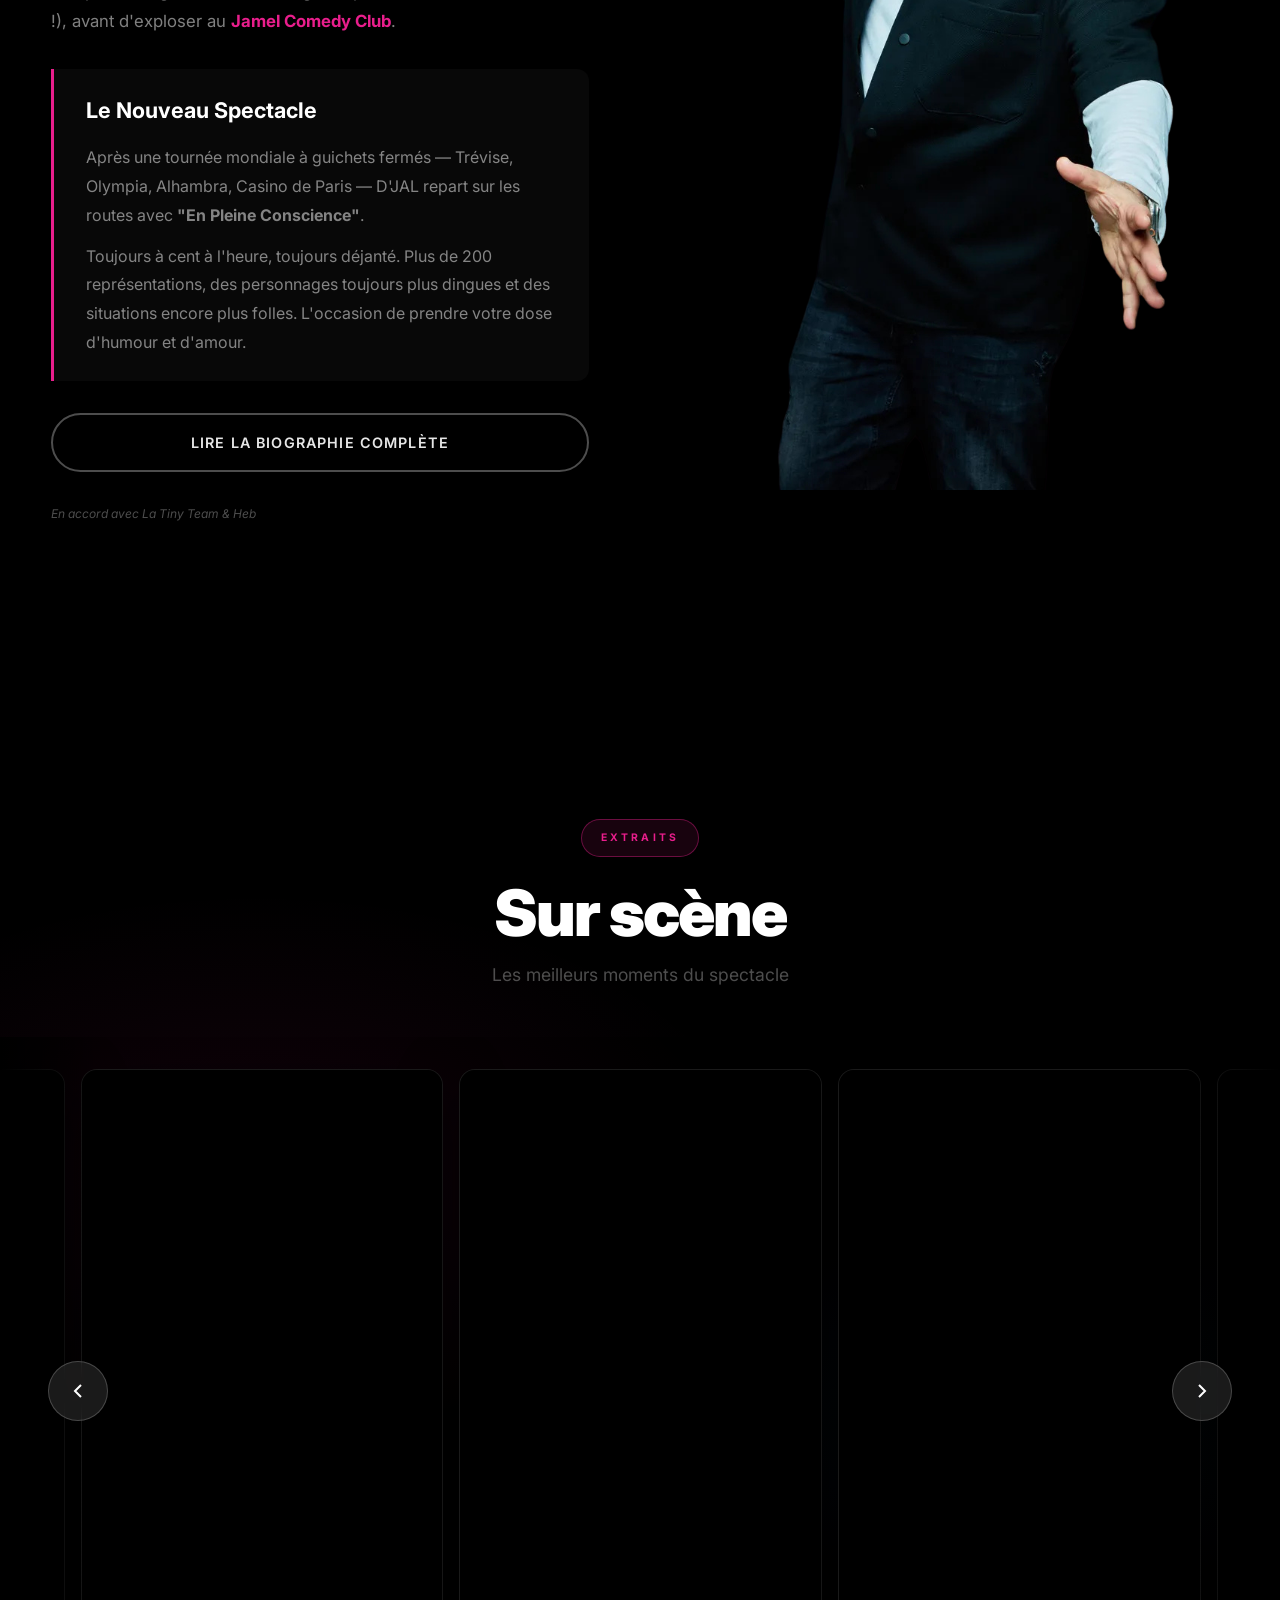
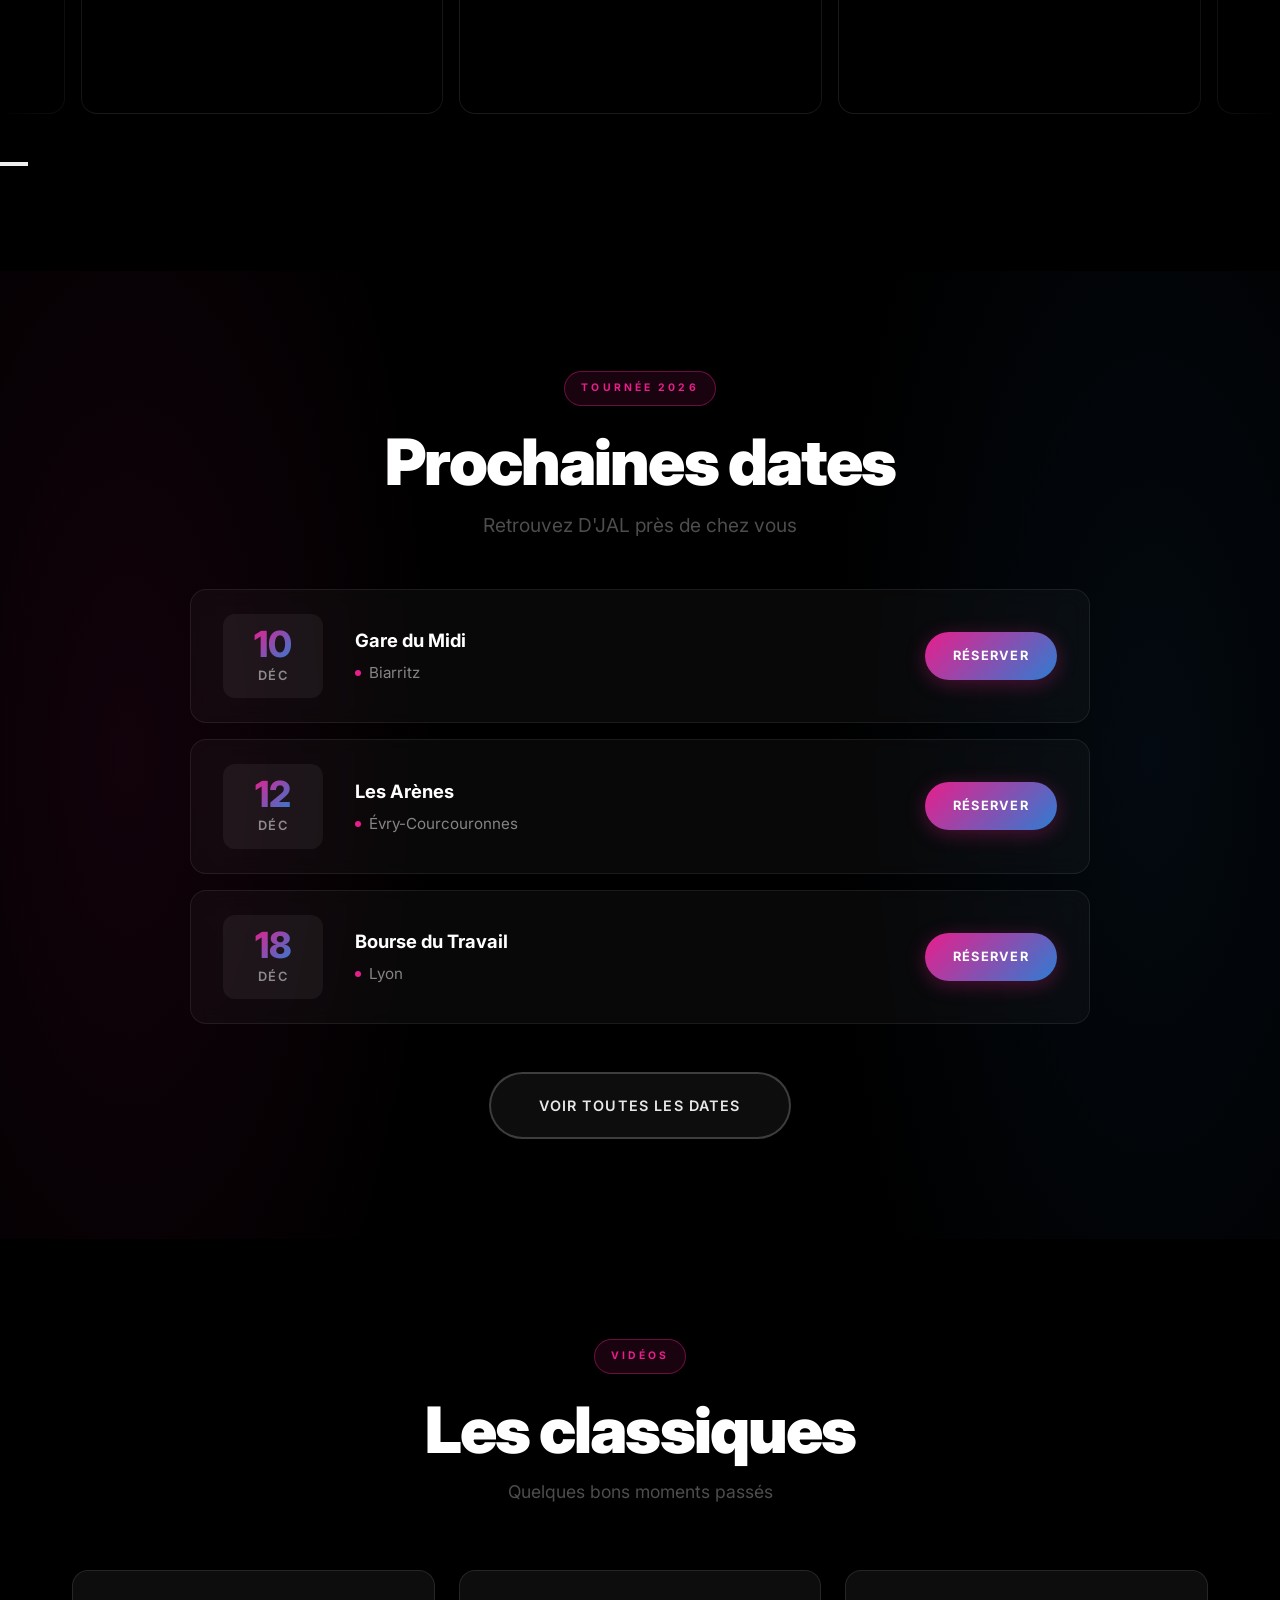
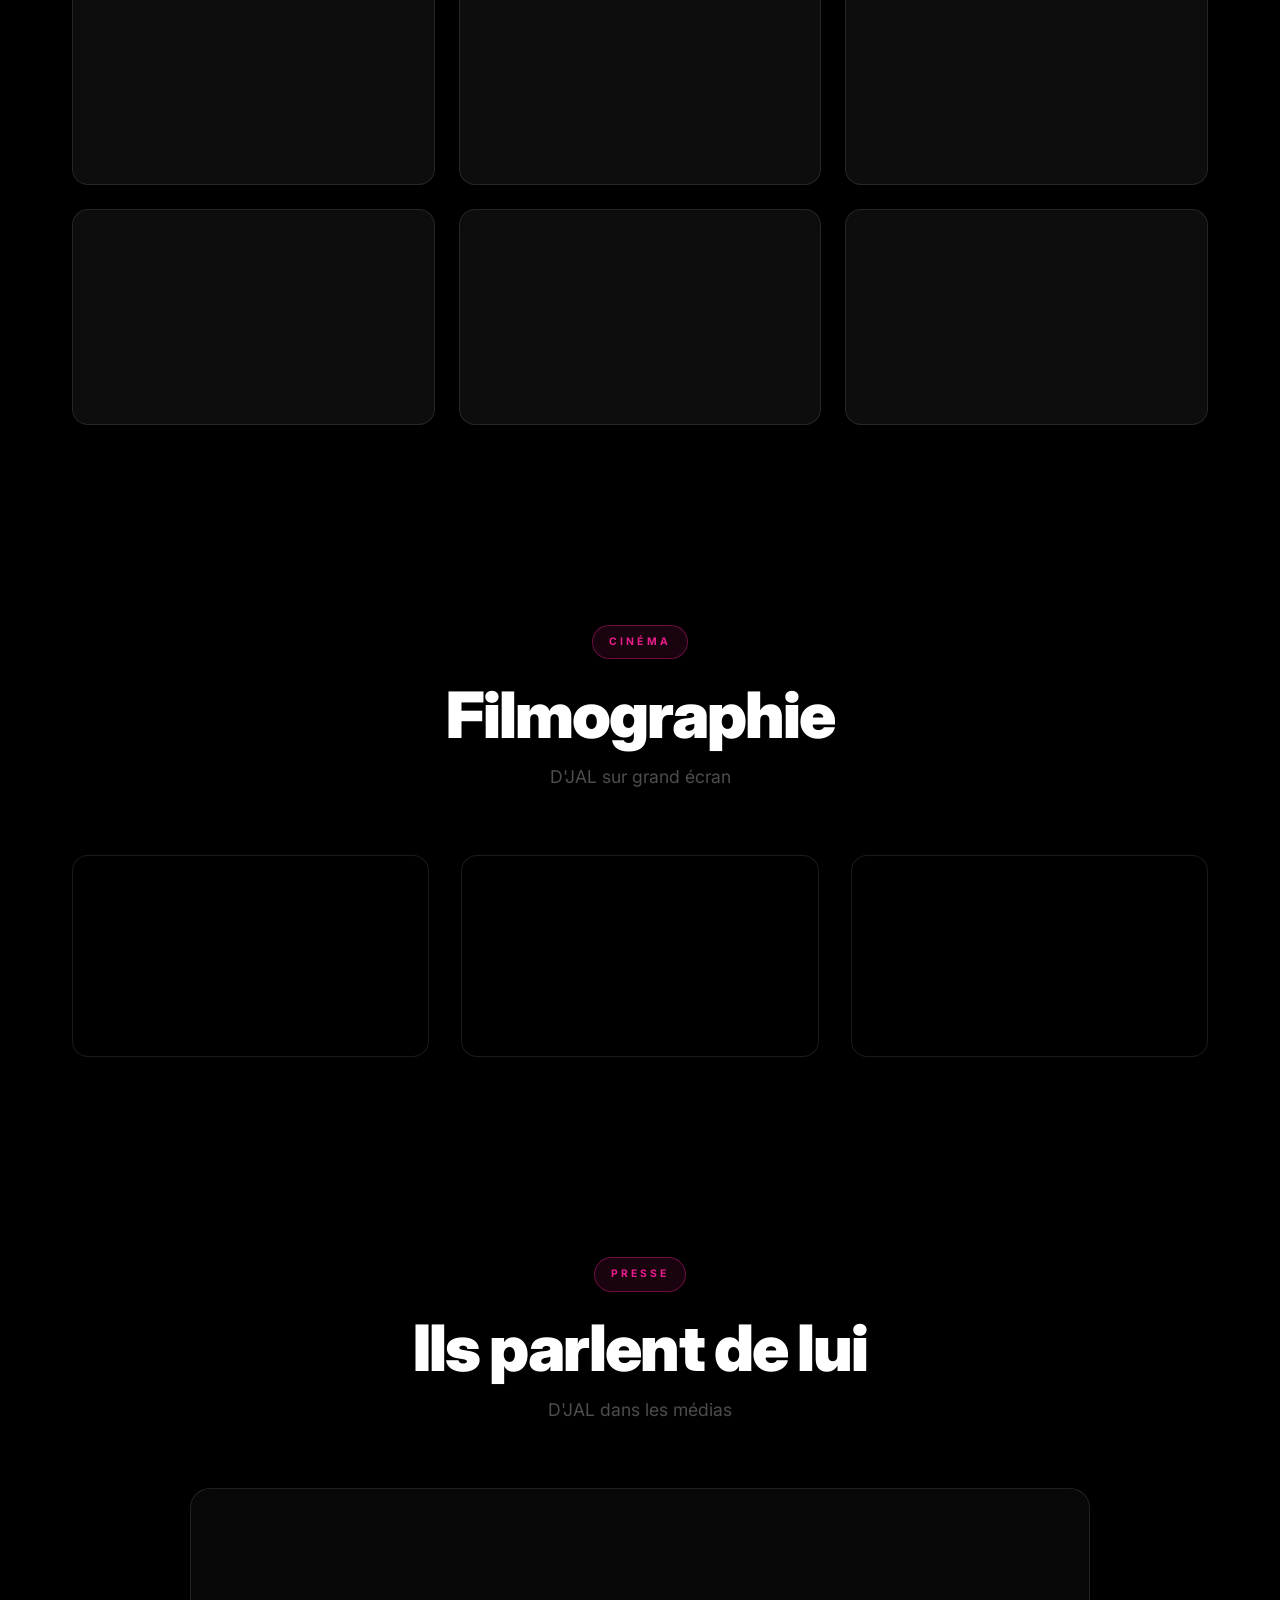
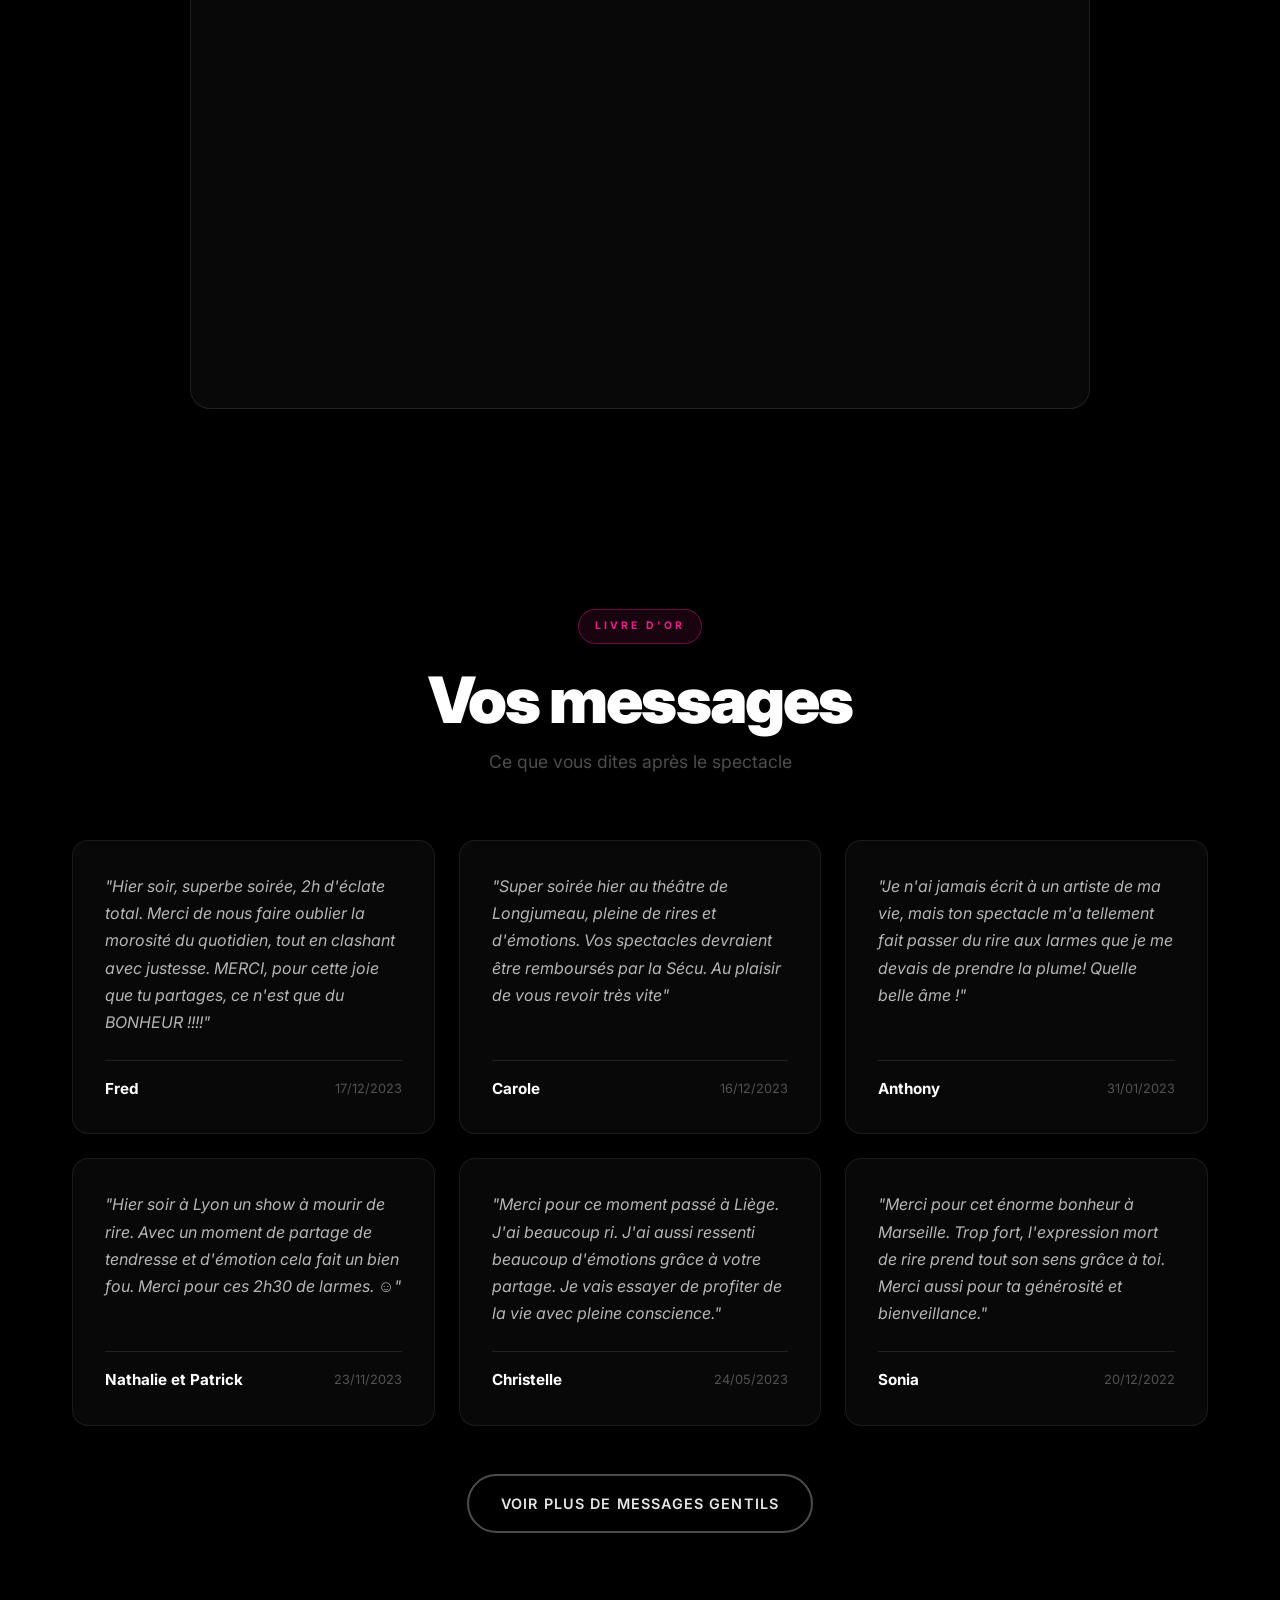
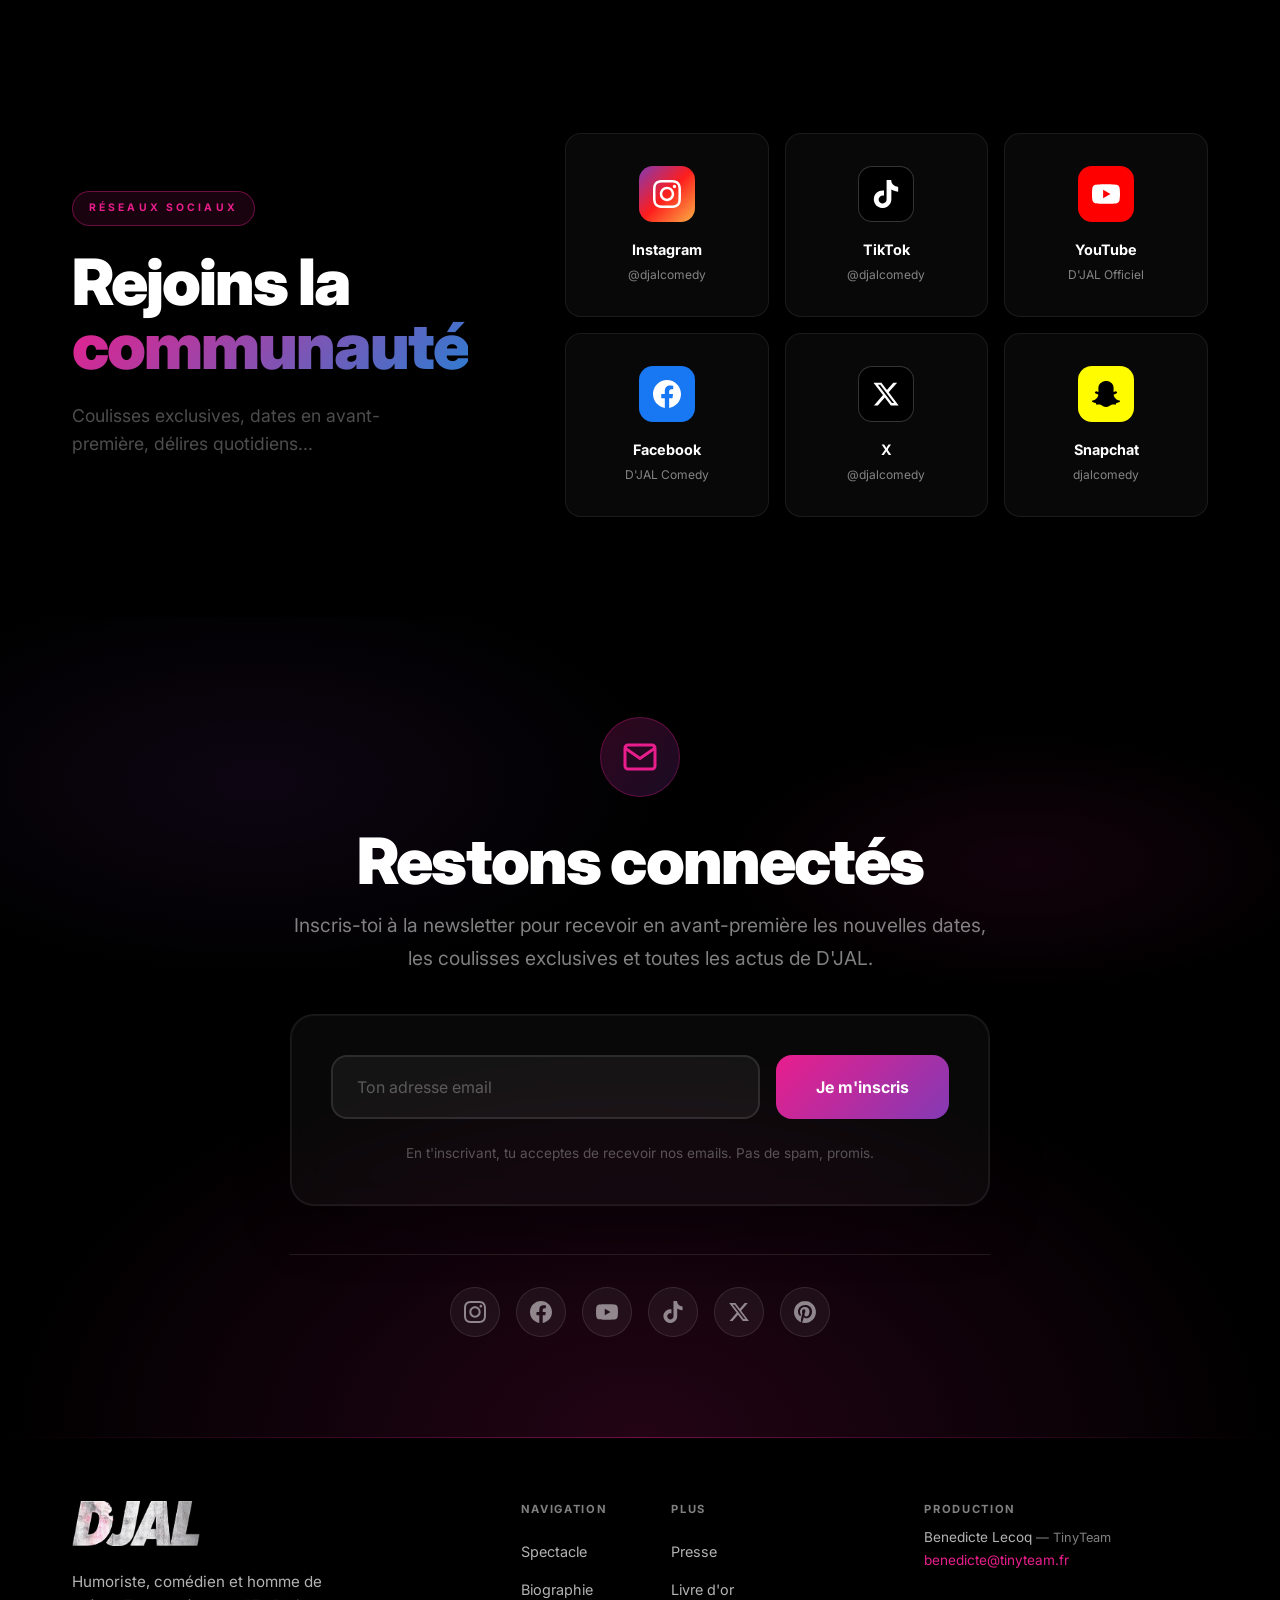
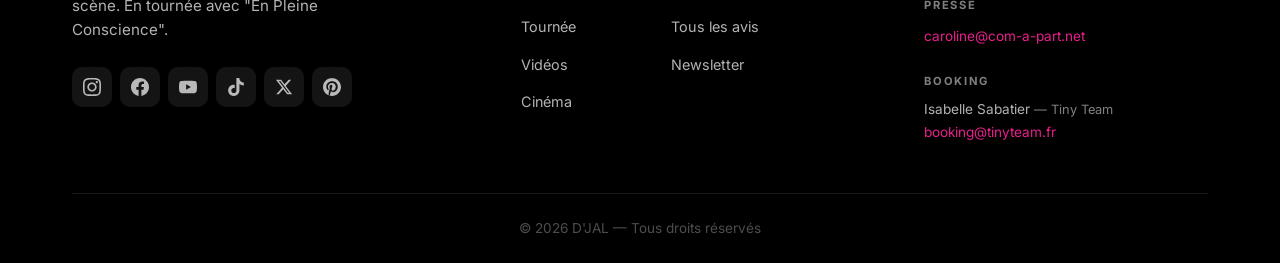
==== commit 2237b48b: "Refonte majeure du site D'JAL - En Pleine Conscience - Hero: nouveau layout texte gauche / photo dro" ====
--- a/index.html
+++ b/index.html
@@ -26,25 +26,31 @@
     ======================================== -->
     <header class="nav-wrapper" id="nav-wrapper">
         <nav class="nav">
-            <a href="#" class="nav-logo">D'JAL</a>
+            <div class="nav-left">
+                <a href="#" class="nav-logo"><img src="src/assets/images/logo.png" alt="D'JAL"></a>
+                <div class="nav-socials">
+                    <a href="https://www.instagram.com/djalcomedy/" target="_blank" rel="noopener" aria-label="Instagram" class="nav-social"><svg viewBox="0 0 24 24" fill="currentColor"><path d="M12 2.163c3.204 0 3.584.012 4.85.07 3.252.148 4.771 1.691 4.919 4.919.058 1.265.069 1.645.069 4.849 0 3.205-.012 3.584-.069 4.849-.149 3.225-1.664 4.771-4.919 4.919-1.266.058-1.644.07-4.85.07-3.204 0-3.584-.012-4.849-.07-3.26-.149-4.771-1.699-4.919-4.92-.058-1.265-.07-1.644-.07-4.849 0-3.204.013-3.583.07-4.849.149-3.227 1.664-4.771 4.919-4.919 1.266-.057 1.645-.069 4.849-.069zm0-2.163c-3.259 0-3.667.014-4.947.072-4.358.2-6.78 2.618-6.98 6.98-.059 1.281-.073 1.689-.073 4.948 0 3.259.014 3.668.072 4.948.2 4.358 2.618 6.78 6.98 6.98 1.281.058 1.689.072 4.948.072 3.259 0 3.668-.014 4.948-.072 4.354-.2 6.782-2.618 6.979-6.98.059-1.28.073-1.689.073-4.948 0-3.259-.014-3.667-.072-4.947-.196-4.354-2.617-6.78-6.979-6.98-1.281-.059-1.69-.073-4.949-.073zm0 5.838c-3.403 0-6.162 2.759-6.162 6.162s2.759 6.163 6.162 6.163 6.162-2.759 6.162-6.163c0-3.403-2.759-6.162-6.162-6.162zm0 10.162c-2.209 0-4-1.79-4-4 0-2.209 1.791-4 4-4s4 1.791 4 4c0 2.21-1.791 4-4 4zm6.406-11.845c-.796 0-1.441.645-1.441 1.44s.645 1.44 1.441 1.44c.795 0 1.439-.645 1.439-1.44s-.644-1.44-1.439-1.44z"/></svg></a>
+                    <a href="https://www.facebook.com/djalcomedy/?locale=fr_FR" target="_blank" rel="noopener" aria-label="Facebook" class="nav-social"><svg viewBox="0 0 24 24" fill="currentColor"><path d="M24 12.073c0-6.627-5.373-12-12-12s-12 5.373-12 12c0 5.99 4.388 10.954 10.125 11.854v-8.385H7.078v-3.47h3.047V9.43c0-3.007 1.792-4.669 4.533-4.669 1.312 0 2.686.235 2.686.235v2.953H15.83c-1.491 0-1.956.925-1.956 1.874v2.25h3.328l-.532 3.47h-2.796v8.385C19.612 23.027 24 18.062 24 12.073z"/></svg></a>
+                    <a href="https://www.youtube.com/@DjalOfficiel7" target="_blank" rel="noopener" aria-label="YouTube" class="nav-social"><svg viewBox="0 0 24 24" fill="currentColor"><path d="M23.498 6.186a3.016 3.016 0 0 0-2.122-2.136C19.505 3.545 12 3.545 12 3.545s-7.505 0-9.377.505A3.017 3.017 0 0 0 .502 6.186C0 8.07 0 12 0 12s0 3.93.502 5.814a3.016 3.016 0 0 0 2.122 2.136c1.871.505 9.376.505 9.376.505s7.505 0 9.377-.505a3.015 3.015 0 0 0 2.122-2.136C24 15.93 24 12 24 12s0-3.93-.502-5.814zM9.545 15.568V8.432L15.818 12l-6.273 3.568z"/></svg></a>
+                    <a href="https://www.snapchat.com/add/djalcomedy" target="_blank" rel="noopener" aria-label="Snapchat" class="nav-social"><svg viewBox="0 0 24 24" fill="currentColor"><path d="M12.206.793c.99 0 4.347.276 5.93 3.821.529 1.193.403 3.219.299 4.847l-.003.06c-.012.18-.022.345-.03.51.075.045.203.09.401.09.3-.016.659-.12 1.033-.301.165-.088.344-.104.464-.104.182 0 .359.029.509.09.45.149.734.479.734.838.015.449-.39.839-1.213 1.168-.089.029-.209.075-.344.119-.45.135-1.139.36-1.333.81-.09.224-.061.524.12.868l.015.015c.06.136 1.526 3.475 4.791 4.014.255.044.435.27.42.509 0 .075-.015.149-.045.225-.24.569-1.273.988-3.146 1.271-.059.091-.12.375-.164.57-.029.179-.074.36-.134.553-.076.271-.27.405-.555.405h-.03c-.135 0-.313-.031-.538-.074-.36-.075-.765-.135-1.273-.135-.3 0-.599.015-.913.074-.6.104-1.123.464-1.723.884-.853.599-1.826 1.288-3.294 1.288-.06 0-.119-.015-.18-.015h-.149c-1.468 0-2.427-.675-3.279-1.288-.599-.42-1.107-.779-1.707-.884-.314-.045-.629-.074-.928-.074-.54 0-.958.089-1.272.149-.211.043-.391.074-.54.074-.374 0-.523-.224-.583-.42-.061-.192-.09-.389-.135-.567-.046-.181-.105-.494-.166-.57-1.918-.222-2.95-.642-3.189-1.226-.031-.063-.052-.15-.055-.225-.015-.243.165-.465.42-.509 3.264-.54 4.73-3.879 4.791-4.02l.016-.029c.18-.345.224-.645.119-.869-.195-.434-.884-.658-1.332-.809-.121-.029-.24-.074-.346-.119-.809-.329-1.224-.72-1.227-1.153-.007-.359.282-.703.732-.852.135-.045.33-.074.494-.074.12 0 .313.03.479.104.37.166.729.271 1.048.286.181 0 .301-.044.391-.104l-.045-.509c-.104-1.629-.239-3.654.29-4.848C7.851 1.069 11.216.793 12.206.793z"/></svg></a>
+                </div>
+            </div>
 
             <ul class="nav-menu">
                 <li><a href="#spectacle" class="nav-link">Spectacle</a></li>
+                <li><a href="biographie.html" class="nav-link">Bio</a></li>
                 <li><a href="#tournee" class="nav-link">Tournée</a></li>
                 <li><a href="#videos" class="nav-link">Vidéos</a></li>
+                <li><a href="#cinema" class="nav-link">Cinéma</a></li>
                 <li><a href="#presse" class="nav-link">Presse</a></li>
-                <li><a href="#contact" class="nav-link">Contact</a></li>
+                <li><a href="#livredor" class="nav-link">Livre d'or</a></li>
             </ul>
 
             <div class="nav-right">
-                <div class="nav-socials">
-                    <a href="https://www.instagram.com/djalcomedy/" target="_blank" rel="noopener" aria-label="Instagram" class="nav-social"><svg viewBox="0 0 24 24" fill="currentColor"><path d="M12 2.163c3.204 0 3.584.012 4.85.07 3.252.148 4.771 1.691 4.919 4.919.058 1.265.069 1.645.069 4.849 0 3.205-.012 3.584-.069 4.849-.149 3.225-1.664 4.771-4.919 4.919-1.266.058-1.644.07-4.85.07-3.204 0-3.584-.012-4.849-.07-3.26-.149-4.771-1.699-4.919-4.92-.058-1.265-.07-1.644-.07-4.849 0-3.204.013-3.583.07-4.849.149-3.227 1.664-4.771 4.919-4.919 1.266-.057 1.645-.069 4.849-.069zm0-2.163c-3.259 0-3.667.014-4.947.072-4.358.2-6.78 2.618-6.98 6.98-.059 1.281-.073 1.689-.073 4.948 0 3.259.014 3.668.072 4.948.2 4.358 2.618 6.78 6.98 6.98 1.281.058 1.689.072 4.948.072 3.259 0 3.668-.014 4.948-.072 4.354-.2 6.782-2.618 6.979-6.98.059-1.28.073-1.689.073-4.948 0-3.259-.014-3.667-.072-4.947-.196-4.354-2.617-6.78-6.979-6.98-1.281-.059-1.69-.073-4.949-.073zm0 5.838c-3.403 0-6.162 2.759-6.162 6.162s2.759 6.163 6.162 6.163 6.162-2.759 6.162-6.163c0-3.403-2.759-6.162-6.162-6.162zm0 10.162c-2.209 0-4-1.79-4-4 0-2.209 1.791-4 4-4s4 1.791 4 4c0 2.21-1.791 4-4 4zm6.406-11.845c-.796 0-1.441.645-1.441 1.44s.645 1.44 1.441 1.44c.795 0 1.439-.645 1.439-1.44s-.644-1.44-1.439-1.44z"/></svg></a>
-                    <a href="https://www.tiktok.com/@djalcomedy" target="_blank" rel="noopener" aria-label="TikTok" class="nav-social"><svg viewBox="0 0 24 24" fill="currentColor"><path d="M12.525.02c1.31-.02 2.61-.01 3.91-.02.08 1.53.63 3.09 1.75 4.17 1.12 1.11 2.7 1.62 4.24 1.79v4.03c-1.44-.05-2.89-.35-4.2-.97-.57-.26-1.1-.59-1.62-.93-.01 2.92.01 5.84-.02 8.75-.08 1.4-.54 2.79-1.35 3.94-1.31 1.92-3.58 3.17-5.91 3.21-1.43.08-2.86-.31-4.08-1.03-2.02-1.19-3.44-3.37-3.65-5.71-.02-.5-.03-1-.01-1.49.18-1.9 1.12-3.72 2.58-4.96 1.66-1.44 3.98-2.13 6.15-1.72.02 1.48-.04 2.96-.04 4.44-.99-.32-2.15-.23-3.02.37-.63.41-1.11 1.04-1.36 1.75-.21.51-.15 1.07-.14 1.61.24 1.64 1.82 3.02 3.5 2.87 1.12-.01 2.19-.66 2.77-1.61.19-.33.4-.67.41-1.06.1-1.79.06-3.57.07-5.36.01-4.03-.01-8.05.02-12.07z"/></svg></a>
-                    <a href="https://www.youtube.com/channel/UC-JAheTA7CU0R_WjbU1RfQA" target="_blank" rel="noopener" aria-label="YouTube" class="nav-social"><svg viewBox="0 0 24 24" fill="currentColor"><path d="M23.498 6.186a3.016 3.016 0 0 0-2.122-2.136C19.505 3.545 12 3.545 12 3.545s-7.505 0-9.377.505A3.017 3.017 0 0 0 .502 6.186C0 8.07 0 12 0 12s0 3.93.502 5.814a3.016 3.016 0 0 0 2.122 2.136c1.871.505 9.376.505 9.376.505s7.505 0 9.377-.505a3.015 3.015 0 0 0 2.122-2.136C24 15.93 24 12 24 12s0-3.93-.502-5.814zM9.545 15.568V8.432L15.818 12l-6.273 3.568z"/></svg></a>
-                    <a href="https://www.facebook.com/djalcomedy" target="_blank" rel="noopener" aria-label="Facebook" class="nav-social"><svg viewBox="0 0 24 24" fill="currentColor"><path d="M24 12.073c0-6.627-5.373-12-12-12s-12 5.373-12 12c0 5.99 4.388 10.954 10.125 11.854v-8.385H7.078v-3.47h3.047V9.43c0-3.007 1.792-4.669 4.533-4.669 1.312 0 2.686.235 2.686.235v2.953H15.83c-1.491 0-1.956.925-1.956 1.874v2.25h3.328l-.532 3.47h-2.796v8.385C19.612 23.027 24 18.062 24 12.073z"/></svg></a>
-                    <a href="https://x.com/djalcomedy" target="_blank" rel="noopener" aria-label="X" class="nav-social"><svg viewBox="0 0 24 24" fill="currentColor"><path d="M18.244 2.25h3.308l-7.227 8.26 8.502 11.24H16.17l-5.214-6.817L4.99 21.75H1.68l7.73-8.835L1.254 2.25H8.08l4.713 6.231zm-1.161 17.52h1.833L7.084 4.126H5.117z"/></svg></a>
-                </div>
-                <a href="#tournee" class="nav-cta">Billetterie</a>
+                <a href="#tournee" class="nav-cta">
+                    <span>Billetterie</span>
+                    <svg viewBox="0 0 24 24" fill="none" stroke="currentColor" stroke-width="2"><path d="M5 12h14M12 5l7 7-7 7"/></svg>
+                </a>
                 <button class="nav-toggle" id="nav-toggle" aria-label="Menu">
                     <span></span><span></span><span></span>
                 </button>
@@ -56,16 +62,19 @@
     <div class="nav-mobile" id="nav-mobile">
         <div class="nav-mobile-content">
             <a href="#spectacle" class="nav-mobile-link">Spectacle</a>
+            <a href="biographie.html" class="nav-mobile-link">Biographie</a>
             <a href="#tournee" class="nav-mobile-link">Tournée</a>
             <a href="#videos" class="nav-mobile-link">Vidéos</a>
+            <a href="#cinema" class="nav-mobile-link">Cinéma</a>
             <a href="#presse" class="nav-mobile-link">Presse</a>
-            <a href="#contact" class="nav-mobile-link">Contact</a>
+            <a href="#livredor" class="nav-mobile-link">Livre d'or</a>
             <div class="nav-mobile-socials">
                 <a href="https://www.instagram.com/djalcomedy/" target="_blank" rel="noopener" aria-label="Instagram"><svg viewBox="0 0 24 24" fill="currentColor"><path d="M12 2.163c3.204 0 3.584.012 4.85.07 3.252.148 4.771 1.691 4.919 4.919.058 1.265.069 1.645.069 4.849 0 3.205-.012 3.584-.069 4.849-.149 3.225-1.664 4.771-4.919 4.919-1.266.058-1.644.07-4.85.07-3.204 0-3.584-.012-4.849-.07-3.26-.149-4.771-1.699-4.919-4.92-.058-1.265-.07-1.644-.07-4.849 0-3.204.013-3.583.07-4.849.149-3.227 1.664-4.771 4.919-4.919 1.266-.057 1.645-.069 4.849-.069zm0-2.163c-3.259 0-3.667.014-4.947.072-4.358.2-6.78 2.618-6.98 6.98-.059 1.281-.073 1.689-.073 4.948 0 3.259.014 3.668.072 4.948.2 4.358 2.618 6.78 6.98 6.98 1.281.058 1.689.072 4.948.072 3.259 0 3.668-.014 4.948-.072 4.354-.2 6.782-2.618 6.979-6.98.059-1.28.073-1.689.073-4.948 0-3.259-.014-3.667-.072-4.947-.196-4.354-2.617-6.78-6.979-6.98-1.281-.059-1.69-.073-4.949-.073zm0 5.838c-3.403 0-6.162 2.759-6.162 6.162s2.759 6.163 6.162 6.163 6.162-2.759 6.162-6.163c0-3.403-2.759-6.162-6.162-6.162zm0 10.162c-2.209 0-4-1.79-4-4 0-2.209 1.791-4 4-4s4 1.791 4 4c0 2.21-1.791 4-4 4zm6.406-11.845c-.796 0-1.441.645-1.441 1.44s.645 1.44 1.441 1.44c.795 0 1.439-.645 1.439-1.44s-.644-1.44-1.439-1.44z"/></svg></a>
+                <a href="https://www.facebook.com/djalcomedy/?locale=fr_FR" target="_blank" rel="noopener" aria-label="Facebook"><svg viewBox="0 0 24 24" fill="currentColor"><path d="M24 12.073c0-6.627-5.373-12-12-12s-12 5.373-12 12c0 5.99 4.388 10.954 10.125 11.854v-8.385H7.078v-3.47h3.047V9.43c0-3.007 1.792-4.669 4.533-4.669 1.312 0 2.686.235 2.686.235v2.953H15.83c-1.491 0-1.956.925-1.956 1.874v2.25h3.328l-.532 3.47h-2.796v8.385C19.612 23.027 24 18.062 24 12.073z"/></svg></a>
+                <a href="https://www.youtube.com/@DjalOfficiel7" target="_blank" rel="noopener" aria-label="YouTube"><svg viewBox="0 0 24 24" fill="currentColor"><path d="M23.498 6.186a3.016 3.016 0 0 0-2.122-2.136C19.505 3.545 12 3.545 12 3.545s-7.505 0-9.377.505A3.017 3.017 0 0 0 .502 6.186C0 8.07 0 12 0 12s0 3.93.502 5.814a3.016 3.016 0 0 0 2.122 2.136c1.871.505 9.376.505 9.376.505s7.505 0 9.377-.505a3.015 3.015 0 0 0 2.122-2.136C24 15.93 24 12 24 12s0-3.93-.502-5.814zM9.545 15.568V8.432L15.818 12l-6.273 3.568z"/></svg></a>
                 <a href="https://www.tiktok.com/@djalcomedy" target="_blank" rel="noopener" aria-label="TikTok"><svg viewBox="0 0 24 24" fill="currentColor"><path d="M12.525.02c1.31-.02 2.61-.01 3.91-.02.08 1.53.63 3.09 1.75 4.17 1.12 1.11 2.7 1.62 4.24 1.79v4.03c-1.44-.05-2.89-.35-4.2-.97-.57-.26-1.1-.59-1.62-.93-.01 2.92.01 5.84-.02 8.75-.08 1.4-.54 2.79-1.35 3.94-1.31 1.92-3.58 3.17-5.91 3.21-1.43.08-2.86-.31-4.08-1.03-2.02-1.19-3.44-3.37-3.65-5.71-.02-.5-.03-1-.01-1.49.18-1.9 1.12-3.72 2.58-4.96 1.66-1.44 3.98-2.13 6.15-1.72.02 1.48-.04 2.96-.04 4.44-.99-.32-2.15-.23-3.02.37-.63.41-1.11 1.04-1.36 1.75-.21.51-.15 1.07-.14 1.61.24 1.64 1.82 3.02 3.5 2.87 1.12-.01 2.19-.66 2.77-1.61.19-.33.4-.67.41-1.06.1-1.79.06-3.57.07-5.36.01-4.03-.01-8.05.02-12.07z"/></svg></a>
-                <a href="https://www.youtube.com/channel/UC-JAheTA7CU0R_WjbU1RfQA" target="_blank" rel="noopener" aria-label="YouTube"><svg viewBox="0 0 24 24" fill="currentColor"><path d="M23.498 6.186a3.016 3.016 0 0 0-2.122-2.136C19.505 3.545 12 3.545 12 3.545s-7.505 0-9.377.505A3.017 3.017 0 0 0 .502 6.186C0 8.07 0 12 0 12s0 3.93.502 5.814a3.016 3.016 0 0 0 2.122 2.136c1.871.505 9.376.505 9.376.505s7.505 0 9.377-.505a3.015 3.015 0 0 0 2.122-2.136C24 15.93 24 12 24 12s0-3.93-.502-5.814zM9.545 15.568V8.432L15.818 12l-6.273 3.568z"/></svg></a>
-                <a href="https://www.facebook.com/djalcomedy" target="_blank" rel="noopener" aria-label="Facebook"><svg viewBox="0 0 24 24" fill="currentColor"><path d="M24 12.073c0-6.627-5.373-12-12-12s-12 5.373-12 12c0 5.99 4.388 10.954 10.125 11.854v-8.385H7.078v-3.47h3.047V9.43c0-3.007 1.792-4.669 4.533-4.669 1.312 0 2.686.235 2.686.235v2.953H15.83c-1.491 0-1.956.925-1.956 1.874v2.25h3.328l-.532 3.47h-2.796v8.385C19.612 23.027 24 18.062 24 12.073z"/></svg></a>
                 <a href="https://x.com/djalcomedy" target="_blank" rel="noopener" aria-label="X"><svg viewBox="0 0 24 24" fill="currentColor"><path d="M18.244 2.25h3.308l-7.227 8.26 8.502 11.24H16.17l-5.214-6.817L4.99 21.75H1.68l7.73-8.835L1.254 2.25H8.08l4.713 6.231zm-1.161 17.52h1.833L7.084 4.126H5.117z"/></svg></a>
+                <a href="https://www.snapchat.com/add/djalcomedy" target="_blank" rel="noopener" aria-label="Snapchat"><svg viewBox="0 0 24 24" fill="currentColor"><path d="M12.017 0C5.396 0 .029 5.367.029 11.987c0 5.079 3.158 9.417 7.618 11.162-.105-.949-.199-2.403.041-3.439.219-.937 1.406-5.957 1.406-5.957s-.359-.72-.359-1.781c0-1.663.967-2.911 2.168-2.911 1.024 0 1.518.769 1.518 1.688 0 1.029-.653 2.567-.992 3.992-.285 1.193.6 2.165 1.775 2.165 2.128 0 3.768-2.245 3.768-5.487 0-2.861-2.063-4.869-5.008-4.869-3.41 0-5.409 2.562-5.409 5.199 0 1.033.394 2.143.889 2.741.099.12.112.225.085.345-.09.375-.293 1.199-.334 1.363-.053.225-.172.271-.401.165-1.495-.69-2.433-2.878-2.433-4.646 0-3.776 2.748-7.252 7.92-7.252 4.158 0 7.392 2.967 7.392 6.923 0 4.135-2.607 7.462-6.233 7.462-1.214 0-2.354-.629-2.758-1.379l-.749 2.848c-.269 1.045-1.004 2.352-1.498 3.146 1.123.345 2.306.535 3.55.535 6.607 0 11.985-5.365 11.985-11.987C23.97 5.39 18.592.026 11.985.026L12.017 0z"/></svg></a>
             </div>
             <a href="#tournee" class="nav-mobile-cta">Billetterie</a>
         </div>
@@ -76,19 +85,24 @@
              HERO
         ======================================== -->
         <section class="hero" id="hero">
+            <div class="hero-content">
+                <span class="hero-tour">Tournée 2026</span>
+                <h1 class="hero-title">
+                    <span class="hero-title-line">En Pleine</span>
+                    <span class="hero-title-line hero-title-accent">Conscience</span>
+                </h1>
+                <p class="hero-tagline">Le nouveau spectacle de D'JAL</p>
+                <a href="#tournee" class="hero-cta">
+                    <span class="hero-cta-text">Réserver mes places</span>
+                    <span class="hero-cta-icon">
+                        <svg viewBox="0 0 24 24" fill="none" stroke="currentColor" stroke-width="2"><path d="M5 12h14M12 5l7 7-7 7"/></svg>
+                    </span>
+                </a>
+            </div>
             <div class="hero-visual">
                 <div class="hero-image"></div>
                 <div class="hero-gradient"></div>
             </div>
-            <div class="hero-content">
-                <span class="hero-tour">Tournée 2025-2026</span>
-                <h1 class="hero-title">En Pleine<br>Conscience</h1>
-                <p class="hero-tagline">Le nouveau spectacle</p>
-                <a href="#tournee" class="hero-cta">
-                    <span>Réserver</span>
-                    <svg viewBox="0 0 24 24" fill="none" stroke="currentColor" stroke-width="2"><path d="M5 12h14M12 5l7 7-7 7"/></svg>
-                </a>
-            </div>
             <div class="hero-scroll">
                 <div class="hero-scroll-line"></div>
             </div>
@@ -99,15 +113,82 @@
         ======================================== -->
         <section class="section section-spectacle" id="spectacle">
             <div class="container">
-                <header class="section-header">
-                    <span class="section-tag">Le Spectacle</span>
-                    <h2 class="section-title">En Pleine Conscience</h2>
-                    <p class="section-subtitle">Un voyage hilarant au coeur de nos contradictions modernes</p>
-                </header>
-                <div class="spectacle-content">
-                    <!-- Contenu à ajouter -->
-                </div>
-            </div>
+                <div class="spectacle-grid">
+                    <div class="spectacle-content">
+                        <h2 class="section-title">Le spectacle</h2>
+                        <p class="spectacle-intro">Aussi loin qu'il s'en souvienne, D'jal a toujours été heureux et servi par une imagination débordante, le tout couplé à un vrai sens du partage… Normal quand on est l'aîné d'une fratrie de 7 enfants !</p>
+                        <p class="spectacle-text">À l'adolescence, le jeune homme se découvre une passion pour le cinéma. De petit boulot en petit boulot, D'jal atterrit dans un centre d'aide aux myopathes où il noue une véritable amitié avec Lassana, que la maladie emportera trop vite. <strong>D'jal décide d'aller au bout de ses rêves, car la vie est courte.</strong></p>
+                        <p class="spectacle-text">Il prend conscience de sa capacité à raconter des histoires de façon drôle et décalée, court les scènes ouvertes, impose son style et son personnage culte du "Portugais" (plus de 20 millions de vues !), avant d'exploser au <strong>Jamel Comedy Club</strong>.</p>
+                        <div class="spectacle-pitch">
+                            <h3>Le Nouveau Spectacle</h3>
+                            <p>Après une tournée mondiale à guichets fermés — Trévise, Olympia, Alhambra, Casino de Paris — D'JAL repart sur les routes avec <strong>"En Pleine Conscience"</strong>.</p>
+                            <p>Toujours à cent à l'heure, toujours déjanté. Plus de 200 représentations, des personnages toujours plus dingues et des situations encore plus folles. L'occasion de prendre votre dose d'humour et d'amour.</p>
+                        </div>
+                        <a href="biographie.html" class="btn btn-secondary">Lire la biographie complète</a>
+                        <p class="spectacle-mention">En accord avec La Tiny Team & Heb</p>
+                    </div>
+                    <div class="spectacle-image">
+                        <img src="src/assets/images/djal-portrait.png" alt="D'JAL">
+                    </div>
+                </div>
+            </div>
+        </section>
+
+        <!-- ========================================
+             EXTRAITS SPECTACLE (Instagram Reels)
+        ======================================== -->
+        <section class="section section-reels" id="extraits">
+            <div class="reels-header">
+                <span class="section-tag">Extraits</span>
+                <h2 class="section-title">Sur scène</h2>
+                <p class="section-subtitle">Les meilleurs moments du spectacle</p>
+            </div>
+            <div class="reels-carousel-wrapper">
+                <button class="reels-nav reels-nav-prev" aria-label="Précédent">
+                    <svg viewBox="0 0 24 24" fill="none" stroke="currentColor" stroke-width="2"><path d="M15 18l-6-6 6-6"/></svg>
+                </button>
+                <div class="reels-carousel" id="reels-carousel">
+                    <div class="reel-item">
+                        <div class="reel-frame">
+                            <iframe src="https://www.instagram.com/reel/DTvYpC2jByu/embed/" frameborder="0" scrolling="no" allowtransparency="true"></iframe>
+                        </div>
+                    </div>
+                    <div class="reel-item">
+                        <div class="reel-frame">
+                            <iframe src="https://www.instagram.com/reel/DSKDpN9DAy0/embed/" frameborder="0" scrolling="no" allowtransparency="true"></iframe>
+                        </div>
+                    </div>
+                    <div class="reel-item">
+                        <div class="reel-frame">
+                            <iframe src="https://www.instagram.com/reel/DPy_FqbDJQa/embed/" frameborder="0" scrolling="no" allowtransparency="true"></iframe>
+                        </div>
+                    </div>
+                    <div class="reel-item">
+                        <div class="reel-frame">
+                            <iframe src="https://www.instagram.com/reel/DPRoAK5DIa7/embed/" frameborder="0" scrolling="no" allowtransparency="true"></iframe>
+                        </div>
+                    </div>
+                    <div class="reel-item">
+                        <div class="reel-frame">
+                            <iframe src="https://www.instagram.com/reel/DPjFqy7jB8G/embed/" frameborder="0" scrolling="no" allowtransparency="true"></iframe>
+                        </div>
+                    </div>
+                    <div class="reel-item">
+                        <div class="reel-frame">
+                            <iframe src="https://www.instagram.com/reel/DN_C8lHjBS-/embed/" frameborder="0" scrolling="no" allowtransparency="true"></iframe>
+                        </div>
+                    </div>
+                    <div class="reel-item">
+                        <div class="reel-frame">
+                            <iframe src="https://www.instagram.com/reel/DPy_aAgjD2i/embed/" frameborder="0" scrolling="no" allowtransparency="true"></iframe>
+                        </div>
+                    </div>
+                </div>
+                <button class="reels-nav reels-nav-next" aria-label="Suivant">
+                    <svg viewBox="0 0 24 24" fill="none" stroke="currentColor" stroke-width="2"><path d="M9 18l6-6-6-6"/></svg>
+                </button>
+            </div>
+            <div class="reels-dots" id="reels-dots"></div>
         </section>
 
         <!-- ========================================
@@ -117,223 +198,14 @@
             <div class="container">
                 <header class="section-header">
                     <span class="section-tag">Tournée 2026</span>
-                    <h2 class="section-title">Prochaines Dates</h2>
+                    <h2 class="section-title">Prochaines dates</h2>
                     <p class="section-subtitle">Retrouvez D'JAL près de chez vous</p>
                 </header>
-                <div class="tournee-list">
-                    <!-- JANVIER -->
-                    <div class="tournee-item">
-                        <div class="tournee-date"><span class="day">23</span><span class="month">Jan</span></div>
-                        <div class="tournee-info"><span class="venue">Carré des Docks</span><span class="city">Le Havre</span></div>
-                        <a href="https://www.ticketmaster.fr/fr/manifestation/d-jal-billet/idmanif/587519" target="_blank" rel="noopener" class="tournee-btn">Réserver</a>
-                    </div>
-                    <div class="tournee-item complet">
-                        <div class="tournee-date"><span class="day">24</span><span class="month">Jan</span></div>
-                        <div class="tournee-info"><span class="venue">Le K</span><span class="city">Reims</span></div>
-                        <span class="tournee-btn disabled">Complet</span>
-                    </div>
-                    <!-- FÉVRIER -->
-                    <div class="tournee-item">
-                        <div class="tournee-date"><span class="day">06</span><span class="month">Fév</span></div>
-                        <div class="tournee-info"><span class="venue">Cepac Silo</span><span class="city">Marseille</span></div>
-                        <a href="https://www.ticketmaster.fr/fr/manifestation/d-jal-billet/idmanif/603494" target="_blank" rel="noopener" class="tournee-btn">Réserver</a>
-                    </div>
-                    <div class="tournee-item">
-                        <div class="tournee-date"><span class="day">07</span><span class="month">Fév</span></div>
-                        <div class="tournee-info"><span class="venue">Zénith</span><span class="city">Toulon</span></div>
-                        <a href="https://www.ticketmaster.fr/fr/manifestation/d-jal-billet/idmanif/612614" target="_blank" rel="noopener" class="tournee-btn">Réserver</a>
-                    </div>
-                    <div class="tournee-item complet">
-                        <div class="tournee-date"><span class="day">13</span><span class="month">Fév</span></div>
-                        <div class="tournee-info"><span class="venue">Novotel Atria</span><span class="city">Nîmes</span></div>
-                        <span class="tournee-btn disabled">Complet</span>
-                    </div>
-                    <div class="tournee-item">
-                        <div class="tournee-date"><span class="day">14</span><span class="month">Fév</span></div>
-                        <div class="tournee-info"><span class="venue">Patio de Camargue</span><span class="city">Arles</span></div>
-                        <a href="https://billetterie.webgazelle.net/sortir-d-jal-arles-arles-spectacle-humour,evenement-12893" target="_blank" rel="noopener" class="tournee-btn">Réserver</a>
-                    </div>
-                    <div class="tournee-item complet">
-                        <div class="tournee-date"><span class="day">20</span><span class="month">Fév</span></div>
-                        <div class="tournee-info"><span class="venue">Salle G. Brassens</span><span class="city">Feytiat</span></div>
-                        <span class="tournee-btn disabled">Complet</span>
-                    </div>
-                    <div class="tournee-item">
-                        <div class="tournee-date"><span class="day">24</span><span class="month">Fév</span></div>
-                        <div class="tournee-info"><span class="venue">L'Odyssée</span><span class="city">Périgueux</span></div>
-                        <a href="https://www.ticketmaster.fr/fr/manifestation/d-jal-billet/idmanif/627638" target="_blank" rel="noopener" class="tournee-btn">Réserver</a>
-                    </div>
-                    <div class="tournee-item">
-                        <div class="tournee-date"><span class="day">28</span><span class="month">Fév</span></div>
-                        <div class="tournee-info"><span class="venue">Rockhal</span><span class="city">Esch-sur-Alzette</span></div>
-                        <a href="https://www.ticketmaster.fr/fr/manifestation/d-jal-billet/idmanif/623629" target="_blank" rel="noopener" class="tournee-btn">Réserver</a>
-                    </div>
-                    <!-- MARS -->
-                    <div class="tournee-item">
-                        <div class="tournee-date"><span class="day">07</span><span class="month">Mar</span></div>
-                        <div class="tournee-info"><span class="venue">Les Ateliers Magiques</span><span class="city">Barbières</span></div>
-                        <a href="https://www.ticketmaster.fr/fr/manifestation/d-jal-billet/idmanif/637232" target="_blank" rel="noopener" class="tournee-btn">Réserver</a>
-                    </div>
-                    <div class="tournee-item">
-                        <div class="tournee-date"><span class="day">14</span><span class="month">Mar</span></div>
-                        <div class="tournee-info"><span class="venue">Agen Agora</span><span class="city">Agen</span></div>
-                        <a href="https://www.ticketmaster.fr/fr/manifestation/d-jal-billet/idmanif/609621" target="_blank" rel="noopener" class="tournee-btn">Réserver</a>
-                    </div>
-                    <div class="tournee-item">
-                        <div class="tournee-date"><span class="day">20</span><span class="month">Mar</span></div>
-                        <div class="tournee-info"><span class="venue">Pavillon les Bains</span><span class="city">Mers-les-Bains</span></div>
-                        <a href="https://ginger.trium.fr/fr/t/-/event/65254" target="_blank" rel="noopener" class="tournee-btn">Réserver</a>
-                    </div>
-                    <div class="tournee-item">
-                        <div class="tournee-date"><span class="day">26</span><span class="month">Mar</span></div>
-                        <div class="tournee-info"><span class="venue">Théâtre J. Prévert</span><span class="city">Aulnay-sous-Bois</span></div>
-                        <a href="https://www.ticketmaster.fr/fr/manifestation/d-jal-billet/idmanif/624684" target="_blank" rel="noopener" class="tournee-btn">Réserver</a>
-                    </div>
-                    <div class="tournee-item complet">
-                        <div class="tournee-date"><span class="day">28</span><span class="month">Mar</span></div>
-                        <div class="tournee-info"><span class="venue">Centre des Congrès</span><span class="city">Jonzac</span></div>
-                        <span class="tournee-btn disabled">Complet</span>
-                    </div>
-                    <!-- AVRIL -->
-                    <div class="tournee-item">
-                        <div class="tournee-date"><span class="day">02</span><span class="month">Avr</span></div>
-                        <div class="tournee-info"><span class="venue">Amphithéâtre</span><span class="city">Rodez</span></div>
-                        <a href="https://www.ticketmaster.fr/fr/manifestation/d-jal-billet/idmanif/635697" target="_blank" rel="noopener" class="tournee-btn">Réserver</a>
-                    </div>
-                    <div class="tournee-item">
-                        <div class="tournee-date"><span class="day">03</span><span class="month">Avr</span></div>
-                        <div class="tournee-info"><span class="venue">Narbonne Arena</span><span class="city">Narbonne</span></div>
-                        <a href="https://billetterie.narbonne-arena.fr/fr/product/476/snc_narbonne_arena/d_jal" target="_blank" rel="noopener" class="tournee-btn">Réserver</a>
-                    </div>
-                    <div class="tournee-item">
-                        <div class="tournee-date"><span class="day">04</span><span class="month">Avr</span></div>
-                        <div class="tournee-info"><span class="venue">Salle des Marinières</span><span class="city">Porcieu-Amblagnieu</span></div>
-                        <a href="https://www.ticketmaster.fr/fr/manifestation/d-jal-billet/idmanif/616931" target="_blank" rel="noopener" class="tournee-btn">Réserver</a>
-                    </div>
-                    <div class="tournee-item">
-                        <div class="tournee-date"><span class="day">08</span><span class="month">Avr</span></div>
-                        <div class="tournee-info"><span class="venue">Théâtre de Yerres</span><span class="city">Yerres</span></div>
-                        <a href="https://www.francebillet.com/event/djal-en-pleine-conscience-tournee-theatre-de-yerres-cec-yerres-20286836/" target="_blank" rel="noopener" class="tournee-btn">Réserver</a>
-                    </div>
-                    <div class="tournee-item">
-                        <div class="tournee-date"><span class="day">10</span><span class="month">Avr</span></div>
-                        <div class="tournee-info"><span class="venue">Zénith</span><span class="city">Caen</span></div>
-                        <a href="https://www.ticketmaster.fr/fr/manifestation/d-jal-billet/idmanif/587525" target="_blank" rel="noopener" class="tournee-btn">Réserver</a>
-                    </div>
-                    <div class="tournee-item">
-                        <div class="tournee-date"><span class="day">11</span><span class="month">Avr</span></div>
-                        <div class="tournee-info"><span class="venue">L'Escale</span><span class="city">Melun</span></div>
-                        <a href="https://www.ticketmaster.fr/fr/manifestation/d-jal-billet/idmanif/625249" target="_blank" rel="noopener" class="tournee-btn">Réserver</a>
-                    </div>
-                    <div class="tournee-item">
-                        <div class="tournee-date"><span class="day">17</span><span class="month">Avr</span></div>
-                        <div class="tournee-info"><span class="venue">Salle Guy Obino</span><span class="city">Vitrolles</span></div>
-                        <a href="https://www.billetweb.fr/djal-vitrolles" target="_blank" rel="noopener" class="tournee-btn">Réserver</a>
-                    </div>
-                    <div class="tournee-item">
-                        <div class="tournee-date"><span class="day">18</span><span class="month">Avr</span></div>
-                        <div class="tournee-info"><span class="venue">Palais des Congrès</span><span class="city">Digne-les-Bains</span></div>
-                        <a href="https://www.billetweb.fr/djal-digne-les-bains" target="_blank" rel="noopener" class="tournee-btn">Réserver</a>
-                    </div>
-                    <div class="tournee-item">
-                        <div class="tournee-date"><span class="day">21</span><span class="month">Avr</span></div>
-                        <div class="tournee-info"><span class="venue">Théâtre des Allobroges</span><span class="city">Cluses</span></div>
-                        <a href="https://www.ticketmaster.fr/fr/manifestation/d-jal-billet/idmanif/645586" target="_blank" rel="noopener" class="tournee-btn">Réserver</a>
-                    </div>
-                    <div class="tournee-item">
-                        <div class="tournee-date"><span class="day">24</span><span class="month">Avr</span></div>
-                        <div class="tournee-info"><span class="venue">Auxerrexpo</span><span class="city">Auxerre</span></div>
-                        <a href="https://www.ticketmaster.fr/fr/manifestation/d-jal-billet/idmanif/636406" target="_blank" rel="noopener" class="tournee-btn">Réserver</a>
-                    </div>
-                    <div class="tournee-item">
-                        <div class="tournee-date"><span class="day">25</span><span class="month">Avr</span></div>
-                        <div class="tournee-info"><span class="venue">Le Manège</span><span class="city">Vienne</span></div>
-                        <a href="https://www.billetweb.fr/djal-vienne2" target="_blank" rel="noopener" class="tournee-btn">Réserver</a>
-                    </div>
-                    <!-- JUIN -->
-                    <div class="tournee-item">
-                        <div class="tournee-date"><span class="day">06</span><span class="month">Juin</span></div>
-                        <div class="tournee-info"><span class="venue">Cité des Congrès</span><span class="city">Nantes</span></div>
-                        <a href="https://www.ticketmaster.fr/fr/manifestation/d-jal-billet/idmanif/614833" target="_blank" rel="noopener" class="tournee-btn">Réserver</a>
-                    </div>
-                    <div class="tournee-item">
-                        <div class="tournee-date"><span class="day">13</span><span class="month">Juin</span></div>
-                        <div class="tournee-info"><span class="venue">Casino Méditerranée</span><span class="city">Nice</span></div>
-                        <a href="https://www.ticketmaster.fr/fr/manifestation/d-jal-billet/idmanif/621818" target="_blank" rel="noopener" class="tournee-btn">Réserver</a>
-                    </div>
-                    <div class="tournee-item">
-                        <div class="tournee-date"><span class="day">19</span><span class="month">Juin</span></div>
-                        <div class="tournee-info"><span class="venue">PBA Grande Salle</span><span class="city">Charleroi</span></div>
-                        <a href="https://www.pba.be/spectacle/djal-en-pleine-conscience/" target="_blank" rel="noopener" class="tournee-btn">Réserver</a>
-                    </div>
-                    <!-- OCTOBRE -->
-                    <div class="tournee-item">
-                        <div class="tournee-date"><span class="day">03</span><span class="month">Oct</span></div>
-                        <div class="tournee-info"><span class="venue">Espace J-J. Robert</span><span class="city">Mennecy</span></div>
-                        <a href="https://www.francebillet.com/event/djal-en-pleine-conscience-tournee-espace-culturel-jean-jacques-robert-mennecy-20235520/" target="_blank" rel="noopener" class="tournee-btn">Réserver</a>
-                    </div>
-                    <div class="tournee-item featured">
-                        <div class="tournee-date"><span class="day">30</span><span class="month">Oct</span></div>
-                        <div class="tournee-info"><span class="venue">Le Grand Rex</span><span class="city">Paris</span></div>
-                        <a href="https://www.ticketmaster.fr/fr/manifestation/d-jal-billet/idmanif/621841" target="_blank" rel="noopener" class="tournee-btn">Réserver</a>
-                    </div>
-                    <div class="tournee-item featured">
-                        <div class="tournee-date"><span class="day">31</span><span class="month">Oct</span></div>
-                        <div class="tournee-info"><span class="venue">Le Grand Rex</span><span class="city">Paris</span></div>
-                        <a href="https://www.ticketmaster.fr/fr/manifestation/d-jal-billet/idmanif/621841" target="_blank" rel="noopener" class="tournee-btn">Réserver</a>
-                    </div>
-                    <!-- NOVEMBRE -->
-                    <div class="tournee-item">
-                        <div class="tournee-date"><span class="day">06</span><span class="month">Nov</span></div>
-                        <div class="tournee-info"><span class="venue">Palais des Congrès</span><span class="city">Perpignan</span></div>
-                        <a href="https://www.fnactickets.com/ticket-evenement/one-man-woman-show-d-jal-manpedja-lt.htm" target="_blank" rel="noopener" class="tournee-btn">Réserver</a>
-                    </div>
-                    <div class="tournee-item">
-                        <div class="tournee-date"><span class="day">07</span><span class="month">Nov</span></div>
-                        <div class="tournee-info"><span class="venue">Le Scarabée</span><span class="city">Riorges</span></div>
-                        <a href="https://www.ticketmaster.fr/en/manifestation/d-jal-ticket/idmanif/636482" target="_blank" rel="noopener" class="tournee-btn">Réserver</a>
-                    </div>
-                    <div class="tournee-item">
-                        <div class="tournee-date"><span class="day">13</span><span class="month">Nov</span></div>
-                        <div class="tournee-info"><span class="venue">Le Cadran</span><span class="city">Évreux</span></div>
-                        <a href="https://www.francebillet.com/event/djal-en-pleine-conscience-tournee-le-cadran-le-tangram-20256106/" target="_blank" rel="noopener" class="tournee-btn">Réserver</a>
-                    </div>
-                    <div class="tournee-item">
-                        <div class="tournee-date"><span class="day">14</span><span class="month">Nov</span></div>
-                        <div class="tournee-info"><span class="venue">Zénith</span><span class="city">Orléans</span></div>
-                        <a href="https://www.ticketmaster.fr/fr/manifestation/d-jal-billet/idmanif/617521" target="_blank" rel="noopener" class="tournee-btn">Réserver</a>
-                    </div>
-                    <div class="tournee-item">
-                        <div class="tournee-date"><span class="day">19</span><span class="month">Nov</span></div>
-                        <div class="tournee-info"><span class="venue">Arcadium</span><span class="city">Annecy</span></div>
-                        <a href="https://www.ticketmaster.fr/fr/manifestation/d-jal-billet/idmanif/613040" target="_blank" rel="noopener" class="tournee-btn">Réserver</a>
-                    </div>
-                    <div class="tournee-item">
-                        <div class="tournee-date"><span class="day">20</span><span class="month">Nov</span></div>
-                        <div class="tournee-info"><span class="venue">Parc des Expositions</span><span class="city">Bourg-en-Bresse</span></div>
-                        <a href="https://www.fnacspectacles.com/event/djal-en-pleine-conscience-tournee-ainterexpo-bourg-en-bresse-20662683/" target="_blank" rel="noopener" class="tournee-btn">Réserver</a>
-                    </div>
-                    <div class="tournee-item">
-                        <div class="tournee-date"><span class="day">21</span><span class="month">Nov</span></div>
-                        <div class="tournee-info"><span class="venue">Le Summum</span><span class="city">Grenoble</span></div>
-                        <a href="https://www.ticketmaster.fr/fr/manifestation/d-jal-billet/idmanif/616067" target="_blank" rel="noopener" class="tournee-btn">Réserver</a>
-                    </div>
-                    <!-- DÉCEMBRE -->
-                    <div class="tournee-item">
-                        <div class="tournee-date"><span class="day">10</span><span class="month">Déc</span></div>
-                        <div class="tournee-info"><span class="venue">Gare du Midi</span><span class="city">Biarritz</span></div>
-                        <a href="https://www.ticketmaster.fr/fr/manifestation/d-jal-billet/idmanif/626687" target="_blank" rel="noopener" class="tournee-btn">Réserver</a>
-                    </div>
-                    <div class="tournee-item">
-                        <div class="tournee-date"><span class="day">12</span><span class="month">Déc</span></div>
-                        <div class="tournee-info"><span class="venue">Les Arènes</span><span class="city">Évry-Courcouronnes</span></div>
-                        <a href="https://stardust-spectacles.trium.fr/fr/t/-/event/63784" target="_blank" rel="noopener" class="tournee-btn">Réserver</a>
-                    </div>
-                    <div class="tournee-item">
-                        <div class="tournee-date"><span class="day">18</span><span class="month">Déc</span></div>
-                        <div class="tournee-info"><span class="venue">Bourse du Travail</span><span class="city">Lyon</span></div>
-                        <a href="https://www.ticketmaster.fr/fr/manifestation/d-jal-billet/idmanif/625740" target="_blank" rel="noopener" class="tournee-btn">Réserver</a>
-                    </div>
+                <div class="tournee-list" id="tournee-list">
+                    <!-- Dates générées dynamiquement par JS -->
+                </div>
+                <div class="tournee-more">
+                    <a href="https://djal.fr/toutes-les-dates/" target="_blank" rel="noopener" class="btn btn-secondary">Voir toutes les dates</a>
                 </div>
             </div>
         </section>
@@ -345,11 +217,70 @@
             <div class="container">
                 <header class="section-header">
                     <span class="section-tag">Vidéos</span>
-                    <h2 class="section-title">Extraits & Best Of</h2>
-                    <p class="section-subtitle">Découvrez D'JAL en action</p>
+                    <h2 class="section-title">Les classiques</h2>
+                    <p class="section-subtitle">Quelques bons moments passés</p>
                 </header>
                 <div class="videos-grid">
-                    <!-- Vidéos à ajouter -->
+                    <div class="video-item">
+                        <div class="video-wrapper">
+                            <iframe src="https://www.youtube.com/embed/xsIcbGitiuw" title="D'JAL" frameborder="0" allow="accelerometer; autoplay; clipboard-write; encrypted-media; gyroscope; picture-in-picture" allowfullscreen></iframe>
+                        </div>
+                    </div>
+                    <div class="video-item">
+                        <div class="video-wrapper">
+                            <iframe src="https://www.youtube.com/embed/I19SwXcfRmM" title="D'JAL" frameborder="0" allow="accelerometer; autoplay; clipboard-write; encrypted-media; gyroscope; picture-in-picture" allowfullscreen></iframe>
+                        </div>
+                    </div>
+                    <div class="video-item">
+                        <div class="video-wrapper">
+                            <iframe src="https://www.youtube.com/embed/6BUfTCXEuww" title="D'JAL" frameborder="0" allow="accelerometer; autoplay; clipboard-write; encrypted-media; gyroscope; picture-in-picture" allowfullscreen></iframe>
+                        </div>
+                    </div>
+                    <div class="video-item">
+                        <div class="video-wrapper">
+                            <iframe src="https://www.youtube.com/embed/OBn3VVtJvNo" title="D'JAL" frameborder="0" allow="accelerometer; autoplay; clipboard-write; encrypted-media; gyroscope; picture-in-picture" allowfullscreen></iframe>
+                        </div>
+                    </div>
+                    <div class="video-item">
+                        <div class="video-wrapper">
+                            <iframe src="https://www.youtube.com/embed/zj_FIZm_ke0" title="D'JAL" frameborder="0" allow="accelerometer; autoplay; clipboard-write; encrypted-media; gyroscope; picture-in-picture" allowfullscreen></iframe>
+                        </div>
+                    </div>
+                    <div class="video-item">
+                        <div class="video-wrapper">
+                            <iframe src="https://www.youtube.com/embed/fcJDg8esfaE" title="D'JAL" frameborder="0" allow="accelerometer; autoplay; clipboard-write; encrypted-media; gyroscope; picture-in-picture" allowfullscreen></iframe>
+                        </div>
+                    </div>
+                </div>
+            </div>
+        </section>
+
+        <!-- ========================================
+             CINÉMA (Filmographie)
+        ======================================== -->
+        <section class="section section-cinema" id="cinema">
+            <div class="container">
+                <header class="section-header">
+                    <span class="section-tag">Cinéma</span>
+                    <h2 class="section-title">Filmographie</h2>
+                    <p class="section-subtitle">D'JAL sur grand écran</p>
+                </header>
+                <div class="cinema-grid">
+                    <div class="cinema-item">
+                        <div class="cinema-video">
+                            <iframe src="https://www.youtube.com/embed/t1k27_qOh9w" title="Bande-annonce" frameborder="0" allow="accelerometer; autoplay; clipboard-write; encrypted-media; gyroscope; picture-in-picture" allowfullscreen></iframe>
+                        </div>
+                    </div>
+                    <div class="cinema-item">
+                        <div class="cinema-video">
+                            <iframe src="https://www.youtube.com/embed/_ritbMqwwf8" title="Bande-annonce" frameborder="0" allow="accelerometer; autoplay; clipboard-write; encrypted-media; gyroscope; picture-in-picture" allowfullscreen></iframe>
+                        </div>
+                    </div>
+                    <div class="cinema-item">
+                        <div class="cinema-video">
+                            <iframe src="https://www.youtube.com/embed/1Ni6lh4GVxA" title="Bande-annonce" frameborder="0" allow="accelerometer; autoplay; clipboard-write; encrypted-media; gyroscope; picture-in-picture" allowfullscreen></iframe>
+                        </div>
+                    </div>
                 </div>
             </div>
         </section>
@@ -362,10 +293,131 @@
                 <header class="section-header">
                     <span class="section-tag">Presse</span>
                     <h2 class="section-title">Ils parlent de lui</h2>
-                    <p class="section-subtitle">Ce que les médias en disent</p>
+                    <p class="section-subtitle">D'JAL dans les médias</p>
                 </header>
-                <div class="presse-carousel">
-                    <!-- Citations presse à ajouter -->
+                <div class="presse-content">
+                    <div class="presse-video">
+                        <div class="presse-video-wrapper">
+                            <iframe src="https://www.youtube.com/embed/LpweIhFXFcg?start=47" title="D'JAL - Interview" frameborder="0" allow="accelerometer; autoplay; clipboard-write; encrypted-media; gyroscope; picture-in-picture" allowfullscreen></iframe>
+                        </div>
+                    </div>
+                </div>
+            </div>
+        </section>
+
+        <!-- ========================================
+             LIVRE D'OR
+        ======================================== -->
+        <section class="section section-livredor" id="livredor">
+            <div class="container">
+                <header class="section-header">
+                    <span class="section-tag">Livre d'or</span>
+                    <h2 class="section-title">Vos messages</h2>
+                    <p class="section-subtitle">Ce que vous dites après le spectacle</p>
+                </header>
+                <div class="livredor-grid">
+                    <div class="livredor-item">
+                        <p class="livredor-text">"Hier soir, superbe soirée, 2h d'éclate total. Merci de nous faire oublier la morosité du quotidien, tout en clashant avec justesse. MERCI, pour cette joie que tu partages, ce n'est que du BONHEUR !!!!"</p>
+                        <div class="livredor-author">
+                            <span class="livredor-name">Fred</span>
+                            <span class="livredor-date">17/12/2023</span>
+                        </div>
+                    </div>
+                    <div class="livredor-item">
+                        <p class="livredor-text">"Super soirée hier au théâtre de Longjumeau, pleine de rires et d'émotions. Vos spectacles devraient être remboursés par la Sécu. Au plaisir de vous revoir très vite"</p>
+                        <div class="livredor-author">
+                            <span class="livredor-name">Carole</span>
+                            <span class="livredor-date">16/12/2023</span>
+                        </div>
+                    </div>
+                    <div class="livredor-item">
+                        <p class="livredor-text">"Je n'ai jamais écrit à un artiste de ma vie, mais ton spectacle m'a tellement fait passer du rire aux larmes que je me devais de prendre la plume! Quelle belle âme !"</p>
+                        <div class="livredor-author">
+                            <span class="livredor-name">Anthony</span>
+                            <span class="livredor-date">31/01/2023</span>
+                        </div>
+                    </div>
+                    <div class="livredor-item">
+                        <p class="livredor-text">"Hier soir à Lyon un show à mourir de rire. Avec un moment de partage de tendresse et d'émotion cela fait un bien fou. Merci pour ces 2h30 de larmes. ☺️"</p>
+                        <div class="livredor-author">
+                            <span class="livredor-name">Nathalie et Patrick</span>
+                            <span class="livredor-date">23/11/2023</span>
+                        </div>
+                    </div>
+                    <div class="livredor-item">
+                        <p class="livredor-text">"Merci pour ce moment passé à Liège. J'ai beaucoup ri. J'ai aussi ressenti beaucoup d'émotions grâce à votre partage. Je vais essayer de profiter de la vie avec pleine conscience."</p>
+                        <div class="livredor-author">
+                            <span class="livredor-name">Christelle</span>
+                            <span class="livredor-date">24/05/2023</span>
+                        </div>
+                    </div>
+                    <div class="livredor-item">
+                        <p class="livredor-text">"Merci pour cet énorme bonheur à Marseille. Trop fort, l'expression mort de rire prend tout son sens grâce à toi. Merci aussi pour ta générosité et bienveillance."</p>
+                        <div class="livredor-author">
+                            <span class="livredor-name">Sonia</span>
+                            <span class="livredor-date">20/12/2022</span>
+                        </div>
+                    </div>
+                </div>
+                <div class="livredor-more">
+                    <a href="livredor.html" class="btn btn-secondary">Voir plus de messages gentils</a>
+                </div>
+            </div>
+        </section>
+
+        <!-- ========================================
+             COMMUNAUTÉ (Réseaux sociaux)
+        ======================================== -->
+        <section class="section section-communaute" id="communaute">
+            <div class="container">
+                <div class="communaute-content">
+                    <span class="communaute-tag">Réseaux sociaux</span>
+                    <h2 class="communaute-title">Rejoins la<br><span>communauté</span></h2>
+                    <p class="communaute-text">Coulisses exclusives, dates en avant-première, délires quotidiens...</p>
+                </div>
+                <div class="communaute-grid">
+                    <a href="https://www.instagram.com/djalcomedy/" target="_blank" rel="noopener" class="communaute-card communaute-instagram">
+                        <div class="communaute-card-icon">
+                            <svg viewBox="0 0 24 24" fill="currentColor"><path d="M12 2.163c3.204 0 3.584.012 4.85.07 3.252.148 4.771 1.691 4.919 4.919.058 1.265.069 1.645.069 4.849 0 3.205-.012 3.584-.069 4.849-.149 3.225-1.664 4.771-4.919 4.919-1.266.058-1.644.07-4.85.07-3.204 0-3.584-.012-4.849-.07-3.26-.149-4.771-1.699-4.919-4.92-.058-1.265-.07-1.644-.07-4.849 0-3.204.013-3.583.07-4.849.149-3.227 1.664-4.771 4.919-4.919 1.266-.057 1.645-.069 4.849-.069zm0-2.163c-3.259 0-3.667.014-4.947.072-4.358.2-6.78 2.618-6.98 6.98-.059 1.281-.073 1.689-.073 4.948 0 3.259.014 3.668.072 4.948.2 4.358 2.618 6.78 6.98 6.98 1.281.058 1.689.072 4.948.072 3.259 0 3.668-.014 4.948-.072 4.354-.2 6.782-2.618 6.979-6.98.059-1.28.073-1.689.073-4.948 0-3.259-.014-3.667-.072-4.947-.196-4.354-2.617-6.78-6.979-6.98-1.281-.059-1.69-.073-4.949-.073zm0 5.838c-3.403 0-6.162 2.759-6.162 6.162s2.759 6.163 6.162 6.163 6.162-2.759 6.162-6.163c0-3.403-2.759-6.162-6.162-6.162zm0 10.162c-2.209 0-4-1.79-4-4 0-2.209 1.791-4 4-4s4 1.791 4 4c0 2.21-1.791 4-4 4zm6.406-11.845c-.796 0-1.441.645-1.441 1.44s.645 1.44 1.441 1.44c.795 0 1.439-.645 1.439-1.44s-.644-1.44-1.439-1.44z"/></svg>
+                        </div>
+                        <span class="communaute-card-name">Instagram</span>
+                        <span class="communaute-card-handle">@djalcomedy</span>
+                    </a>
+                    <a href="https://www.tiktok.com/@djalcomedy" target="_blank" rel="noopener" class="communaute-card communaute-tiktok">
+                        <div class="communaute-card-icon">
+                            <svg viewBox="0 0 24 24" fill="currentColor"><path d="M12.525.02c1.31-.02 2.61-.01 3.91-.02.08 1.53.63 3.09 1.75 4.17 1.12 1.11 2.7 1.62 4.24 1.79v4.03c-1.44-.05-2.89-.35-4.2-.97-.57-.26-1.1-.59-1.62-.93-.01 2.92.01 5.84-.02 8.75-.08 1.4-.54 2.79-1.35 3.94-1.31 1.92-3.58 3.17-5.91 3.21-1.43.08-2.86-.31-4.08-1.03-2.02-1.19-3.44-3.37-3.65-5.71-.02-.5-.03-1-.01-1.49.18-1.9 1.12-3.72 2.58-4.96 1.66-1.44 3.98-2.13 6.15-1.72.02 1.48-.04 2.96-.04 4.44-.99-.32-2.15-.23-3.02.37-.63.41-1.11 1.04-1.36 1.75-.21.51-.15 1.07-.14 1.61.24 1.64 1.82 3.02 3.5 2.87 1.12-.01 2.19-.66 2.77-1.61.19-.33.4-.67.41-1.06.1-1.79.06-3.57.07-5.36.01-4.03-.01-8.05.02-12.07z"/></svg>
+                        </div>
+                        <span class="communaute-card-name">TikTok</span>
+                        <span class="communaute-card-handle">@djalcomedy</span>
+                    </a>
+                    <a href="https://www.youtube.com/@DjalOfficiel7" target="_blank" rel="noopener" class="communaute-card communaute-youtube">
+                        <div class="communaute-card-icon">
+                            <svg viewBox="0 0 24 24" fill="currentColor"><path d="M23.498 6.186a3.016 3.016 0 0 0-2.122-2.136C19.505 3.545 12 3.545 12 3.545s-7.505 0-9.377.505A3.017 3.017 0 0 0 .502 6.186C0 8.07 0 12 0 12s0 3.93.502 5.814a3.016 3.016 0 0 0 2.122 2.136c1.871.505 9.376.505 9.376.505s7.505 0 9.377-.505a3.015 3.015 0 0 0 2.122-2.136C24 15.93 24 12 24 12s0-3.93-.502-5.814zM9.545 15.568V8.432L15.818 12l-6.273 3.568z"/></svg>
+                        </div>
+                        <span class="communaute-card-name">YouTube</span>
+                        <span class="communaute-card-handle">D'JAL Officiel</span>
+                    </a>
+                    <a href="https://www.facebook.com/djalcomedy/?locale=fr_FR" target="_blank" rel="noopener" class="communaute-card communaute-facebook">
+                        <div class="communaute-card-icon">
+                            <svg viewBox="0 0 24 24" fill="currentColor"><path d="M24 12.073c0-6.627-5.373-12-12-12s-12 5.373-12 12c0 5.99 4.388 10.954 10.125 11.854v-8.385H7.078v-3.47h3.047V9.43c0-3.007 1.792-4.669 4.533-4.669 1.312 0 2.686.235 2.686.235v2.953H15.83c-1.491 0-1.956.925-1.956 1.874v2.25h3.328l-.532 3.47h-2.796v8.385C19.612 23.027 24 18.062 24 12.073z"/></svg>
+                        </div>
+                        <span class="communaute-card-name">Facebook</span>
+                        <span class="communaute-card-handle">D'JAL Comedy</span>
+                    </a>
+                    <a href="https://x.com/djalcomedy" target="_blank" rel="noopener" class="communaute-card communaute-x">
+                        <div class="communaute-card-icon">
+                            <svg viewBox="0 0 24 24" fill="currentColor"><path d="M18.244 2.25h3.308l-7.227 8.26 8.502 11.24H16.17l-5.214-6.817L4.99 21.75H1.68l7.73-8.835L1.254 2.25H8.08l4.713 6.231zm-1.161 17.52h1.833L7.084 4.126H5.117z"/></svg>
+                        </div>
+                        <span class="communaute-card-name">X</span>
+                        <span class="communaute-card-handle">@djalcomedy</span>
+                    </a>
+                    <a href="https://www.snapchat.com/add/djalcomedy" target="_blank" rel="noopener" class="communaute-card communaute-snapchat">
+                        <div class="communaute-card-icon">
+                            <svg viewBox="0 0 24 24" fill="currentColor"><path d="M12.206.793c.99 0 4.347.276 5.93 3.821.529 1.193.403 3.219.299 4.847l-.003.06c-.012.18-.022.345-.03.51.075.045.203.09.401.09.3-.016.659-.12 1.033-.301.165-.088.344-.104.464-.104.182 0 .359.029.509.09.45.149.734.479.734.838.015.449-.39.839-1.213 1.168-.089.029-.209.075-.344.119-.45.135-1.139.36-1.333.81-.09.224-.061.524.12.868l.015.015c.06.136 1.526 3.475 4.791 4.014.255.044.435.27.42.509 0 .075-.015.149-.045.225-.24.569-1.273.988-3.146 1.271-.059.091-.12.375-.164.57-.029.179-.074.36-.134.553-.076.271-.27.405-.555.405h-.03c-.135 0-.313-.031-.538-.074-.36-.075-.765-.135-1.273-.135-.3 0-.599.015-.913.074-.6.104-1.123.464-1.723.884-.853.599-1.826 1.288-3.294 1.288-.06 0-.119-.015-.18-.015h-.149c-1.468 0-2.427-.675-3.279-1.288-.599-.42-1.107-.779-1.707-.884-.314-.045-.629-.074-.928-.074-.54 0-.958.089-1.272.149-.211.043-.391.074-.54.074-.374 0-.523-.224-.583-.42-.061-.192-.09-.389-.135-.567-.046-.181-.105-.494-.166-.57-1.918-.222-2.95-.642-3.189-1.226-.031-.063-.052-.15-.055-.225-.015-.243.165-.465.42-.509 3.264-.54 4.73-3.879 4.791-4.02l.016-.029c.18-.345.224-.645.119-.869-.195-.434-.884-.658-1.332-.809-.121-.029-.24-.074-.346-.119-.809-.329-1.224-.72-1.227-1.153-.007-.359.282-.703.732-.852.135-.045.33-.074.494-.074.12 0 .313.03.479.104.37.166.729.271 1.048.286.181 0 .301-.044.391-.104l-.045-.509c-.104-1.629-.239-3.654.29-4.848C7.851 1.069 11.216.793 12.206.793z"/></svg>
+                        </div>
+                        <span class="communaute-card-name">Snapchat</span>
+                        <span class="communaute-card-handle">djalcomedy</span>
+                    </a>
                 </div>
             </div>
         </section>
@@ -375,18 +427,45 @@
         ======================================== -->
         <section class="section section-contact" id="contact">
             <div class="container">
-                <header class="section-header">
-                    <span class="section-tag">Contact</span>
-                    <h2 class="section-title">Restez connectés</h2>
-                    <p class="section-subtitle">Ne manquez aucune actualité</p>
-                </header>
-                <div class="contact-content">
-                    <form class="newsletter-form" id="newsletter-form">
-                        <input type="email" placeholder="Votre adresse email" required>
-                        <button type="submit" class="btn btn-primary">S'inscrire</button>
-                    </form>
-                    <div class="contact-info">
-                        <!-- Infos contact à ajouter -->
+                <div class="contact-wrapper">
+                    <div class="contact-icon">
+                        <svg viewBox="0 0 24 24" fill="none" stroke="currentColor" stroke-width="2">
+                            <path d="M4 4h16c1.1 0 2 .9 2 2v12c0 1.1-.9 2-2 2H4c-1.1 0-2-.9-2-2V6c0-1.1.9-2 2-2z"/>
+                            <polyline points="22,6 12,13 2,6"/>
+                        </svg>
+                    </div>
+                    <h2 class="contact-title">Restons connectés</h2>
+                    <p class="contact-text">Inscris-toi à la newsletter pour recevoir en avant-première les nouvelles dates, les coulisses exclusives et toutes les actus de D'JAL.</p>
+
+                    <div class="newsletter-card">
+                        <form class="newsletter-form" id="newsletter-form">
+                            <div class="newsletter-input-wrapper">
+                                <input type="email" placeholder="Ton adresse email" required>
+                            </div>
+                            <button type="submit">Je m'inscris</button>
+                        </form>
+                        <p class="newsletter-disclaimer">En t'inscrivant, tu acceptes de recevoir nos emails. Pas de spam, promis.</p>
+                    </div>
+
+                    <div class="contact-socials">
+                        <a href="https://www.instagram.com/djalcomedy/" target="_blank" rel="noopener" class="contact-social" aria-label="Instagram">
+                            <svg viewBox="0 0 24 24"><path d="M12 2.163c3.204 0 3.584.012 4.85.07 3.252.148 4.771 1.691 4.919 4.919.058 1.265.069 1.645.069 4.849 0 3.205-.012 3.584-.069 4.849-.149 3.225-1.664 4.771-4.919 4.919-1.266.058-1.644.07-4.85.07-3.204 0-3.584-.012-4.849-.07-3.26-.149-4.771-1.699-4.919-4.92-.058-1.265-.07-1.644-.07-4.849 0-3.204.013-3.583.07-4.849.149-3.227 1.664-4.771 4.919-4.919 1.266-.057 1.645-.069 4.849-.069zm0-2.163c-3.259 0-3.667.014-4.947.072-4.358.2-6.78 2.618-6.98 6.98-.059 1.281-.073 1.689-.073 4.948 0 3.259.014 3.668.072 4.948.2 4.358 2.618 6.78 6.98 6.98 1.281.058 1.689.072 4.948.072 3.259 0 3.668-.014 4.948-.072 4.354-.2 6.782-2.618 6.979-6.98.059-1.28.073-1.689.073-4.948 0-3.259-.014-3.667-.072-4.947-.196-4.354-2.617-6.78-6.979-6.98-1.281-.059-1.69-.073-4.949-.073zm0 5.838c-3.403 0-6.162 2.759-6.162 6.162s2.759 6.163 6.162 6.163 6.162-2.759 6.162-6.163c0-3.403-2.759-6.162-6.162-6.162zm0 10.162c-2.209 0-4-1.79-4-4 0-2.209 1.791-4 4-4s4 1.791 4 4c0 2.21-1.791 4-4 4zm6.406-11.845c-.796 0-1.441.645-1.441 1.44s.645 1.44 1.441 1.44c.795 0 1.439-.645 1.439-1.44s-.644-1.44-1.439-1.44z"/></svg>
+                        </a>
+                        <a href="https://www.facebook.com/djalcomedy/?locale=fr_FR" target="_blank" rel="noopener" class="contact-social" aria-label="Facebook">
+                            <svg viewBox="0 0 24 24"><path d="M24 12.073c0-6.627-5.373-12-12-12s-12 5.373-12 12c0 5.99 4.388 10.954 10.125 11.854v-8.385H7.078v-3.47h3.047V9.43c0-3.007 1.792-4.669 4.533-4.669 1.312 0 2.686.235 2.686.235v2.953H15.83c-1.491 0-1.956.925-1.956 1.874v2.25h3.328l-.532 3.47h-2.796v8.385C19.612 23.027 24 18.062 24 12.073z"/></svg>
+                        </a>
+                        <a href="https://www.youtube.com/@DjalOfficiel7" target="_blank" rel="noopener" class="contact-social" aria-label="YouTube">
+                            <svg viewBox="0 0 24 24"><path d="M23.498 6.186a3.016 3.016 0 0 0-2.122-2.136C19.505 3.545 12 3.545 12 3.545s-7.505 0-9.377.505A3.017 3.017 0 0 0 .502 6.186C0 8.07 0 12 0 12s0 3.93.502 5.814a3.016 3.016 0 0 0 2.122 2.136c1.871.505 9.376.505 9.376.505s7.505 0 9.377-.505a3.015 3.015 0 0 0 2.122-2.136C24 15.93 24 12 24 12s0-3.93-.502-5.814zM9.545 15.568V8.432L15.818 12l-6.273 3.568z"/></svg>
+                        </a>
+                        <a href="https://www.tiktok.com/@djalcomedy" target="_blank" rel="noopener" class="contact-social" aria-label="TikTok">
+                            <svg viewBox="0 0 24 24"><path d="M12.525.02c1.31-.02 2.61-.01 3.91-.02.08 1.53.63 3.09 1.75 4.17 1.12 1.11 2.7 1.62 4.24 1.79v4.03c-1.44-.05-2.89-.35-4.2-.97-.57-.26-1.1-.59-1.62-.93-.01 2.92.01 5.84-.02 8.75-.08 1.4-.54 2.79-1.35 3.94-1.31 1.92-3.58 3.17-5.91 3.21-1.43.08-2.86-.31-4.08-1.03-2.02-1.19-3.44-3.37-3.65-5.71-.02-.5-.03-1-.01-1.49.18-1.9 1.12-3.72 2.58-4.96 1.66-1.44 3.98-2.13 6.15-1.72.02 1.48-.04 2.96-.04 4.44-.99-.32-2.15-.23-3.02.37-.63.41-1.11 1.04-1.36 1.75-.21.51-.15 1.07-.14 1.61.24 1.64 1.82 3.02 3.5 2.87 1.12-.01 2.19-.66 2.77-1.61.19-.33.4-.67.41-1.06.1-1.79.06-3.57.07-5.36.01-4.03-.01-8.05.02-12.07z"/></svg>
+                        </a>
+                        <a href="https://x.com/djalcomedy" target="_blank" rel="noopener" class="contact-social" aria-label="X">
+                            <svg viewBox="0 0 24 24"><path d="M18.244 2.25h3.308l-7.227 8.26 8.502 11.24H16.17l-5.214-6.817L4.99 21.75H1.68l7.73-8.835L1.254 2.25H8.08l4.713 6.231zm-1.161 17.52h1.833L7.084 4.126H5.117z"/></svg>
+                        </a>
+                        <a href="https://www.snapchat.com/add/djalcomedy" target="_blank" rel="noopener" class="contact-social" aria-label="Snapchat">
+                            <svg viewBox="0 0 24 24"><path d="M12.017 0C5.396 0 .029 5.367.029 11.987c0 5.079 3.158 9.417 7.618 11.162-.105-.949-.199-2.403.041-3.439.219-.937 1.406-5.957 1.406-5.957s-.359-.72-.359-1.781c0-1.663.967-2.911 2.168-2.911 1.024 0 1.518.769 1.518 1.688 0 1.029-.653 2.567-.992 3.992-.285 1.193.6 2.165 1.775 2.165 2.128 0 3.768-2.245 3.768-5.487 0-2.861-2.063-4.869-5.008-4.869-3.41 0-5.409 2.562-5.409 5.199 0 1.033.394 2.143.889 2.741.099.12.112.225.085.345-.09.375-.293 1.199-.334 1.363-.053.225-.172.271-.401.165-1.495-.69-2.433-2.878-2.433-4.646 0-3.776 2.748-7.252 7.92-7.252 4.158 0 7.392 2.967 7.392 6.923 0 4.135-2.607 7.462-6.233 7.462-1.214 0-2.354-.629-2.758-1.379l-.749 2.848c-.269 1.045-1.004 2.352-1.498 3.146 1.123.345 2.306.535 3.55.535 6.607 0 11.985-5.365 11.985-11.987C23.97 5.39 18.592.026 11.985.026L12.017 0z"/></svg>
+                        </a>
                     </div>
                 </div>
             </div>
@@ -398,31 +477,78 @@
     ======================================== -->
     <footer class="footer">
         <div class="container">
-            <div class="footer-content">
+            <div class="footer-main">
+                <!-- Brand -->
                 <div class="footer-brand">
-                    <a href="#" class="footer-logo">D'JAL</a>
-                    <p class="footer-tagline">Humoriste</p>
-                </div>
-                <div class="footer-links">
-                    <a href="#spectacle">Spectacle</a>
-                    <a href="#tournee">Tournée</a>
-                    <a href="#videos">Vidéos</a>
-                    <a href="#presse">Presse</a>
-                    <a href="#contact">Contact</a>
-                </div>
-                <div class="footer-socials">
-                    <a href="https://www.instagram.com/djalcomedy/" target="_blank" rel="noopener">Instagram</a>
-                    <a href="https://www.tiktok.com/@djalcomedy" target="_blank" rel="noopener">TikTok</a>
-                    <a href="https://www.youtube.com/channel/UC-JAheTA7CU0R_WjbU1RfQA" target="_blank" rel="noopener">YouTube</a>
-                    <a href="https://www.facebook.com/djalcomedy" target="_blank" rel="noopener">Facebook</a>
-                </div>
-            </div>
+                    <a href="#" class="footer-logo"><img src="src/assets/images/logo.png" alt="D'JAL"></a>
+                    <p class="footer-tagline">Humoriste, comédien et homme de scène. En tournée avec "En Pleine Conscience".</p>
+                    <div class="footer-socials">
+                        <a href="https://www.instagram.com/djalcomedy/" target="_blank" rel="noopener" class="footer-social" aria-label="Instagram"><svg viewBox="0 0 24 24"><path d="M12 2.163c3.204 0 3.584.012 4.85.07 3.252.148 4.771 1.691 4.919 4.919.058 1.265.069 1.645.069 4.849 0 3.205-.012 3.584-.069 4.849-.149 3.225-1.664 4.771-4.919 4.919-1.266.058-1.644.07-4.85.07-3.204 0-3.584-.012-4.849-.07-3.26-.149-4.771-1.699-4.919-4.92-.058-1.265-.07-1.644-.07-4.849 0-3.204.013-3.583.07-4.849.149-3.227 1.664-4.771 4.919-4.919 1.266-.057 1.645-.069 4.849-.069zm0-2.163c-3.259 0-3.667.014-4.947.072-4.358.2-6.78 2.618-6.98 6.98-.059 1.281-.073 1.689-.073 4.948 0 3.259.014 3.668.072 4.948.2 4.358 2.618 6.78 6.98 6.98 1.281.058 1.689.072 4.948.072 3.259 0 3.668-.014 4.948-.072 4.354-.2 6.782-2.618 6.979-6.98.059-1.28.073-1.689.073-4.948 0-3.259-.014-3.667-.072-4.947-.196-4.354-2.617-6.78-6.979-6.98-1.281-.059-1.69-.073-4.949-.073zm0 5.838c-3.403 0-6.162 2.759-6.162 6.162s2.759 6.163 6.162 6.163 6.162-2.759 6.162-6.163c0-3.403-2.759-6.162-6.162-6.162zm0 10.162c-2.209 0-4-1.79-4-4 0-2.209 1.791-4 4-4s4 1.791 4 4c0 2.21-1.791 4-4 4zm6.406-11.845c-.796 0-1.441.645-1.441 1.44s.645 1.44 1.441 1.44c.795 0 1.439-.645 1.439-1.44s-.644-1.44-1.439-1.44z"/></svg></a>
+                        <a href="https://www.facebook.com/djalcomedy/?locale=fr_FR" target="_blank" rel="noopener" class="footer-social" aria-label="Facebook"><svg viewBox="0 0 24 24"><path d="M24 12.073c0-6.627-5.373-12-12-12s-12 5.373-12 12c0 5.99 4.388 10.954 10.125 11.854v-8.385H7.078v-3.47h3.047V9.43c0-3.007 1.792-4.669 4.533-4.669 1.312 0 2.686.235 2.686.235v2.953H15.83c-1.491 0-1.956.925-1.956 1.874v2.25h3.328l-.532 3.47h-2.796v8.385C19.612 23.027 24 18.062 24 12.073z"/></svg></a>
+                        <a href="https://www.youtube.com/@DjalOfficiel7" target="_blank" rel="noopener" class="footer-social" aria-label="YouTube"><svg viewBox="0 0 24 24"><path d="M23.498 6.186a3.016 3.016 0 0 0-2.122-2.136C19.505 3.545 12 3.545 12 3.545s-7.505 0-9.377.505A3.017 3.017 0 0 0 .502 6.186C0 8.07 0 12 0 12s0 3.93.502 5.814a3.016 3.016 0 0 0 2.122 2.136c1.871.505 9.376.505 9.376.505s7.505 0 9.377-.505a3.015 3.015 0 0 0 2.122-2.136C24 15.93 24 12 24 12s0-3.93-.502-5.814zM9.545 15.568V8.432L15.818 12l-6.273 3.568z"/></svg></a>
+                        <a href="https://www.tiktok.com/@djalcomedy" target="_blank" rel="noopener" class="footer-social" aria-label="TikTok"><svg viewBox="0 0 24 24"><path d="M12.525.02c1.31-.02 2.61-.01 3.91-.02.08 1.53.63 3.09 1.75 4.17 1.12 1.11 2.7 1.62 4.24 1.79v4.03c-1.44-.05-2.89-.35-4.2-.97-.57-.26-1.1-.59-1.62-.93-.01 2.92.01 5.84-.02 8.75-.08 1.4-.54 2.79-1.35 3.94-1.31 1.92-3.58 3.17-5.91 3.21-1.43.08-2.86-.31-4.08-1.03-2.02-1.19-3.44-3.37-3.65-5.71-.02-.5-.03-1-.01-1.49.18-1.9 1.12-3.72 2.58-4.96 1.66-1.44 3.98-2.13 6.15-1.72.02 1.48-.04 2.96-.04 4.44-.99-.32-2.15-.23-3.02.37-.63.41-1.11 1.04-1.36 1.75-.21.51-.15 1.07-.14 1.61.24 1.64 1.82 3.02 3.5 2.87 1.12-.01 2.19-.66 2.77-1.61.19-.33.4-.67.41-1.06.1-1.79.06-3.57.07-5.36.01-4.03-.01-8.05.02-12.07z"/></svg></a>
+                        <a href="https://x.com/djalcomedy" target="_blank" rel="noopener" class="footer-social" aria-label="X"><svg viewBox="0 0 24 24"><path d="M18.244 2.25h3.308l-7.227 8.26 8.502 11.24H16.17l-5.214-6.817L4.99 21.75H1.68l7.73-8.835L1.254 2.25H8.08l4.713 6.231zm-1.161 17.52h1.833L7.084 4.126H5.117z"/></svg></a>
+                        <a href="https://www.snapchat.com/add/djalcomedy" target="_blank" rel="noopener" class="footer-social" aria-label="Snapchat"><svg viewBox="0 0 24 24"><path d="M12.017 0C5.396 0 .029 5.367.029 11.987c0 5.079 3.158 9.417 7.618 11.162-.105-.949-.199-2.403.041-3.439.219-.937 1.406-5.957 1.406-5.957s-.359-.72-.359-1.781c0-1.663.967-2.911 2.168-2.911 1.024 0 1.518.769 1.518 1.688 0 1.029-.653 2.567-.992 3.992-.285 1.193.6 2.165 1.775 2.165 2.128 0 3.768-2.245 3.768-5.487 0-2.861-2.063-4.869-5.008-4.869-3.41 0-5.409 2.562-5.409 5.199 0 1.033.394 2.143.889 2.741.099.12.112.225.085.345-.09.375-.293 1.199-.334 1.363-.053.225-.172.271-.401.165-1.495-.69-2.433-2.878-2.433-4.646 0-3.776 2.748-7.252 7.92-7.252 4.158 0 7.392 2.967 7.392 6.923 0 4.135-2.607 7.462-6.233 7.462-1.214 0-2.354-.629-2.758-1.379l-.749 2.848c-.269 1.045-1.004 2.352-1.498 3.146 1.123.345 2.306.535 3.55.535 6.607 0 11.985-5.365 11.985-11.987C23.97 5.39 18.592.026 11.985.026L12.017 0z"/></svg></a>
+                    </div>
+                </div>
+
+                <!-- Navigation -->
+                <div class="footer-nav">
+                    <div class="footer-nav-group">
+                        <h4>Navigation</h4>
+                        <ul>
+                            <li><a href="#spectacle">Spectacle</a></li>
+                            <li><a href="biographie.html">Biographie</a></li>
+                            <li><a href="#tournee">Tournée</a></li>
+                            <li><a href="#videos">Vidéos</a></li>
+                            <li><a href="#cinema">Cinéma</a></li>
+                        </ul>
+                    </div>
+                    <div class="footer-nav-group">
+                        <h4>Plus</h4>
+                        <ul>
+                            <li><a href="#presse">Presse</a></li>
+                            <li><a href="#livredor">Livre d'or</a></li>
+                            <li><a href="livredor.html">Tous les avis</a></li>
+                            <li><a href="#contact">Newsletter</a></li>
+                        </ul>
+                    </div>
+                </div>
+
+                <!-- Contact Pro -->
+                <div class="footer-contact">
+                    <div class="footer-contact-item">
+                        <h4>Production</h4>
+                        <p>Benedicte Lecoq <em>— TinyTeam</em></p>
+                        <a href="mailto:benedicte@tinyteam.fr">benedicte@tinyteam.fr</a>
+                    </div>
+                    <div class="footer-contact-item">
+                        <h4>Presse</h4>
+                        <a href="mailto:caroline@com-a-part.net">caroline@com-a-part.net</a>
+                    </div>
+                    <div class="footer-contact-item">
+                        <h4>Booking</h4>
+                        <p>Isabelle Sabatier <em>— Tiny Team</em></p>
+                        <a href="mailto:booking@tinyteam.fr">booking@tinyteam.fr</a>
+                    </div>
+                </div>
+            </div>
+
             <div class="footer-bottom">
-                <p>&copy; 2025 D'JAL - Tous droits réservés</p>
-                <p>Production : <a href="#">La Tiny Team</a></p>
+                <p>&copy; 2026 D'JAL — Tous droits réservés</p>
             </div>
         </div>
     </footer>
+
+    <!-- Mobile Bottom Bar -->
+    <div class="mobile-cta-bar">
+        <a href="#tournee" class="mobile-cta-btn">
+            <span class="mobile-cta-text">Réserver mes places</span>
+            <span class="mobile-cta-icon">
+                <svg viewBox="0 0 24 24" fill="none" stroke="currentColor" stroke-width="2"><path d="M5 12h14M12 5l7 7-7 7"/></svg>
+            </span>
+        </a>
+    </div>
 
     <!-- Scripts -->
     <script src="src/js/main.js"></script>
--- a/src/css/main.css
+++ b/src/css/main.css
@@ -11,7 +11,15 @@
 @import 'components/_buttons.css';
 @import 'components/_nav.css';
 @import 'components/_hero.css';
+@import 'components/_spectacle.css';
 @import 'components/_tournee.css';
+@import 'components/_videos.css';
+@import 'components/_cinema.css';
+@import 'components/_presse.css';
+@import 'components/_livredor.css';
+@import 'components/_instagram.css';
+@import 'components/_reels.css';
+@import 'components/_contact.css';
 
 /* Layout */
 @import 'layout/_sections.css';
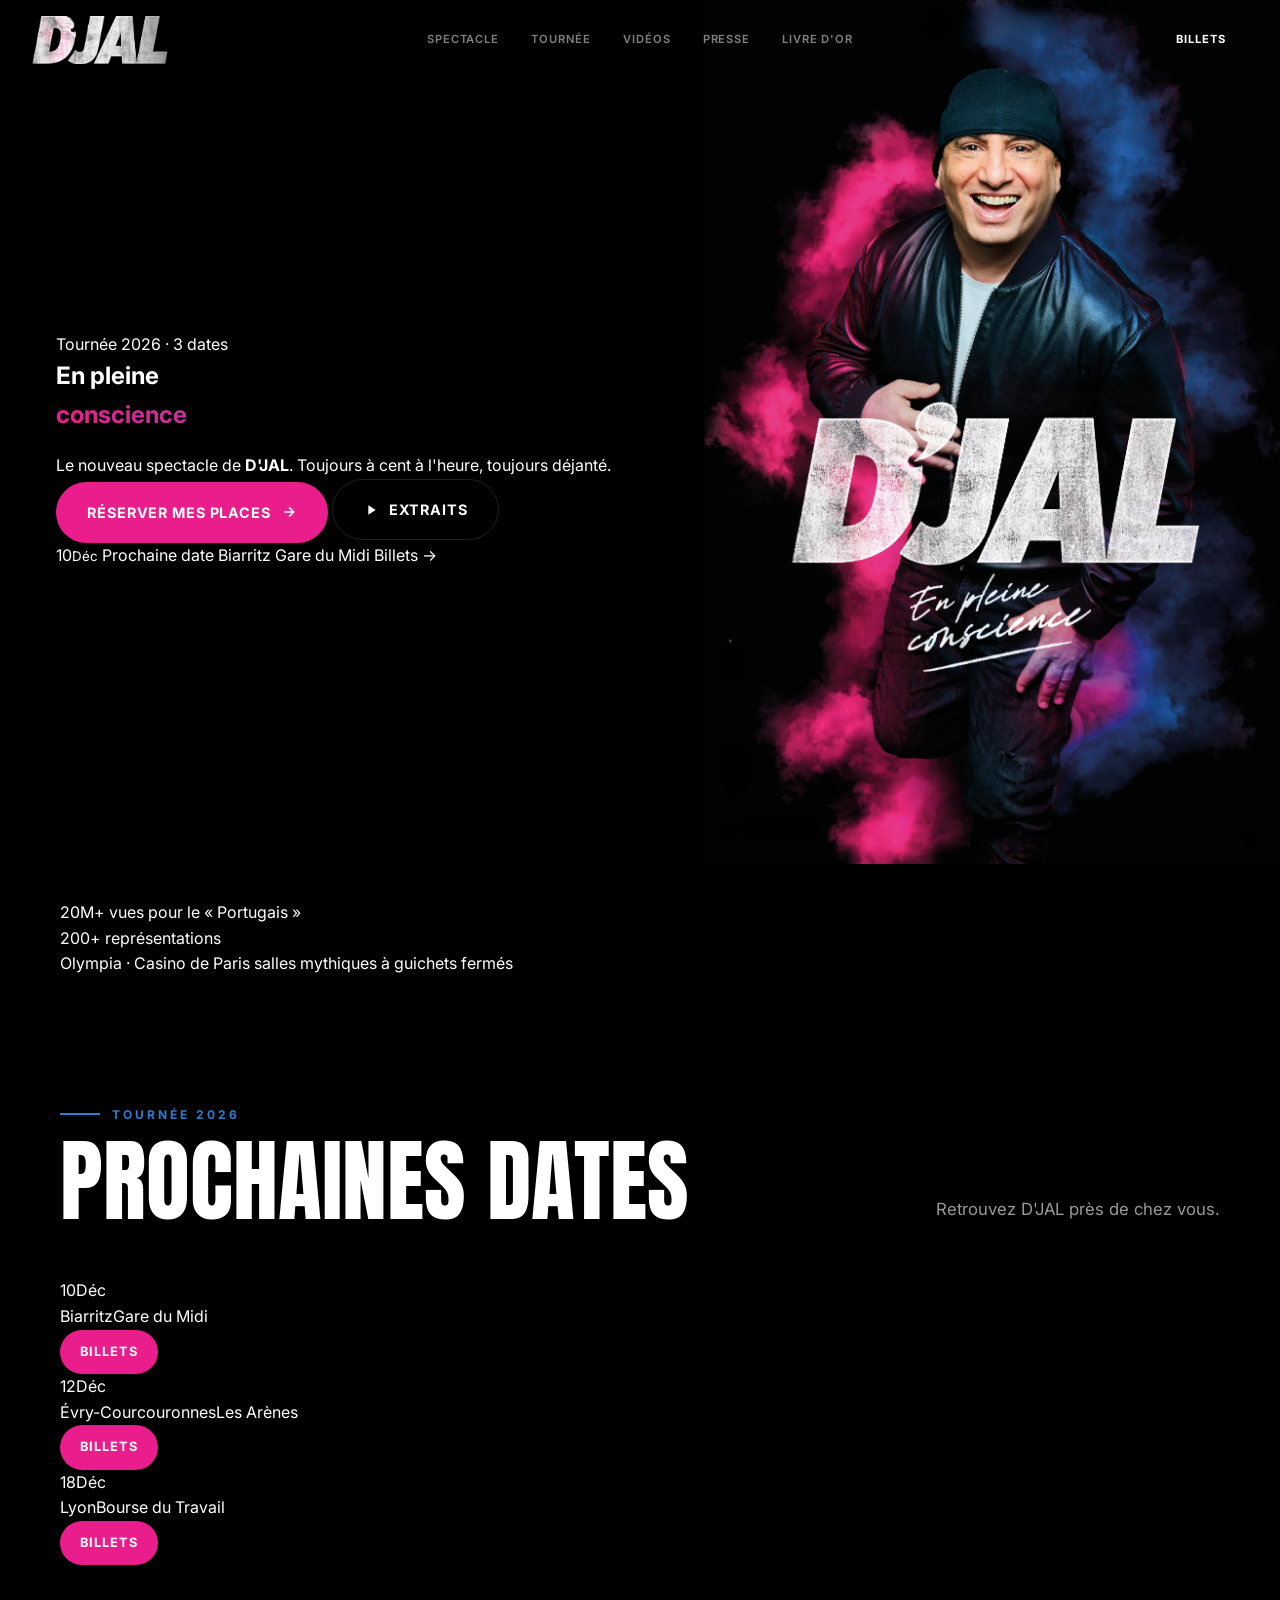
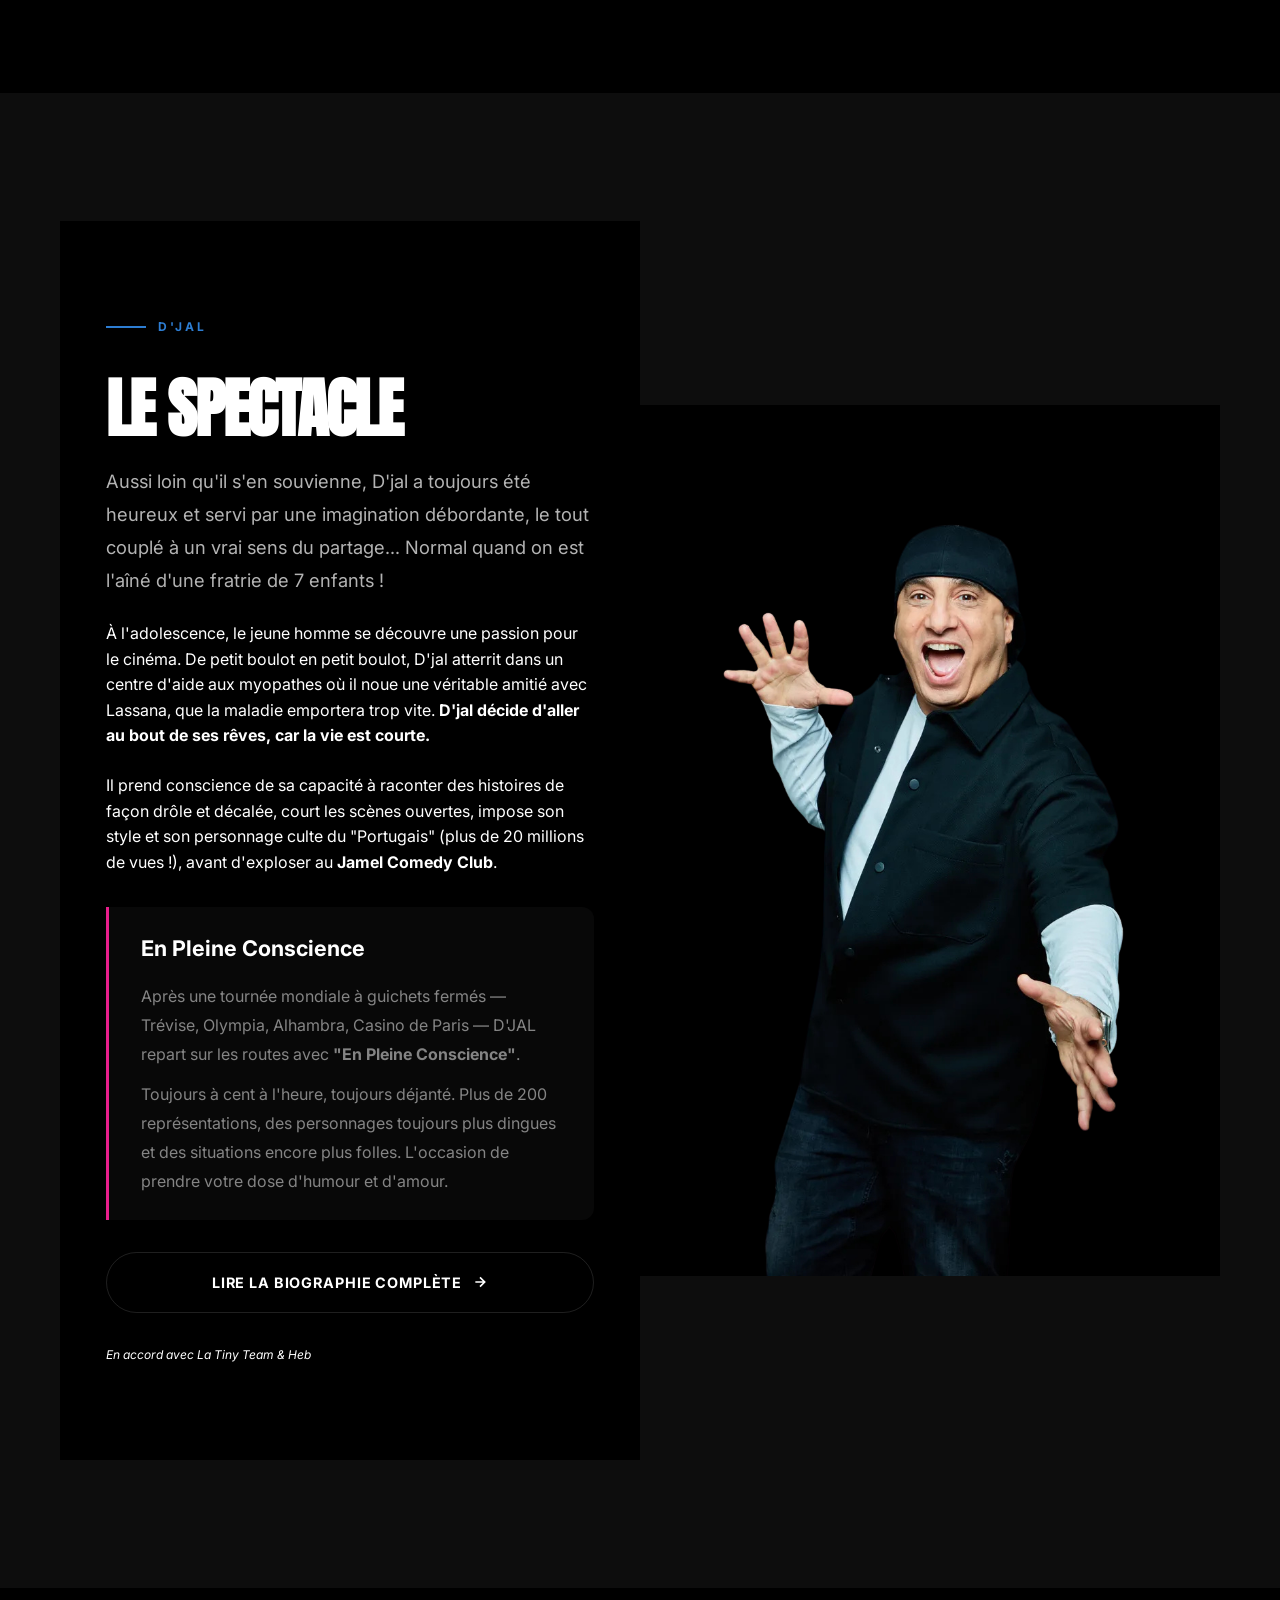
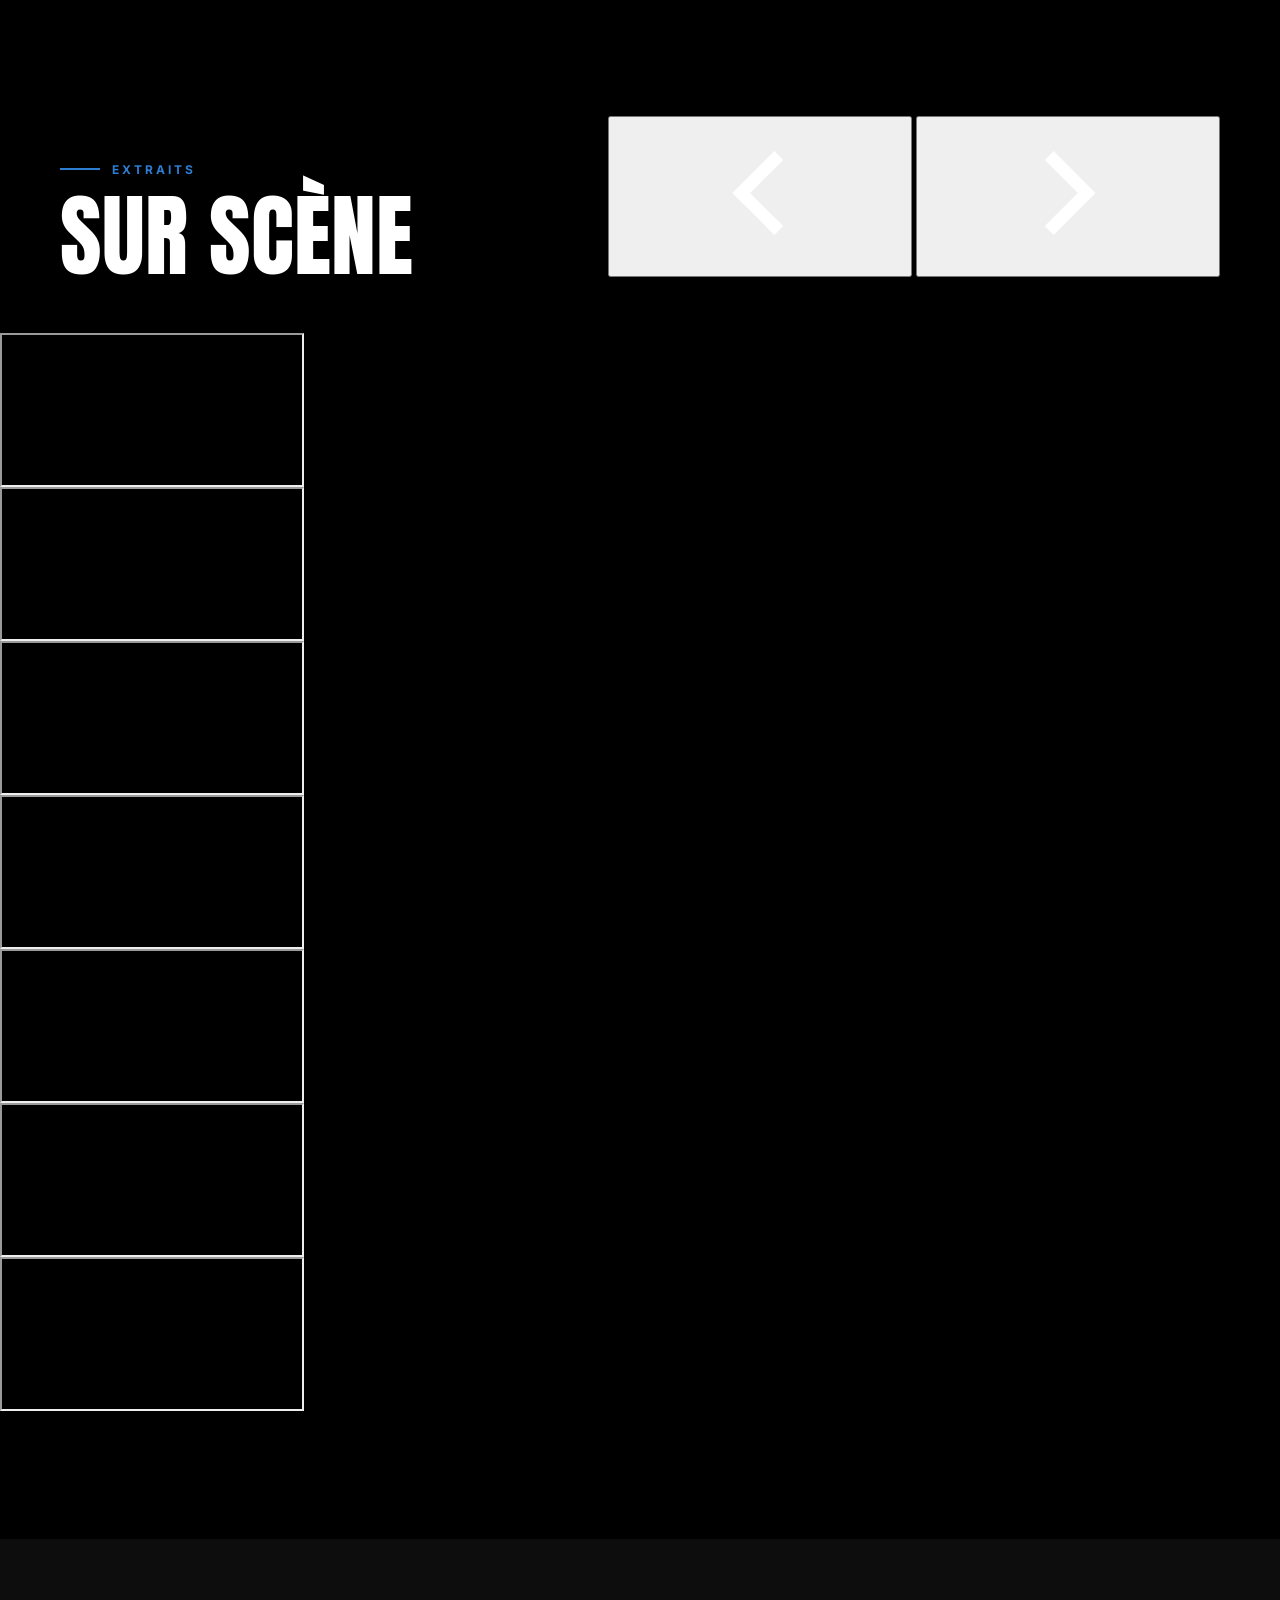
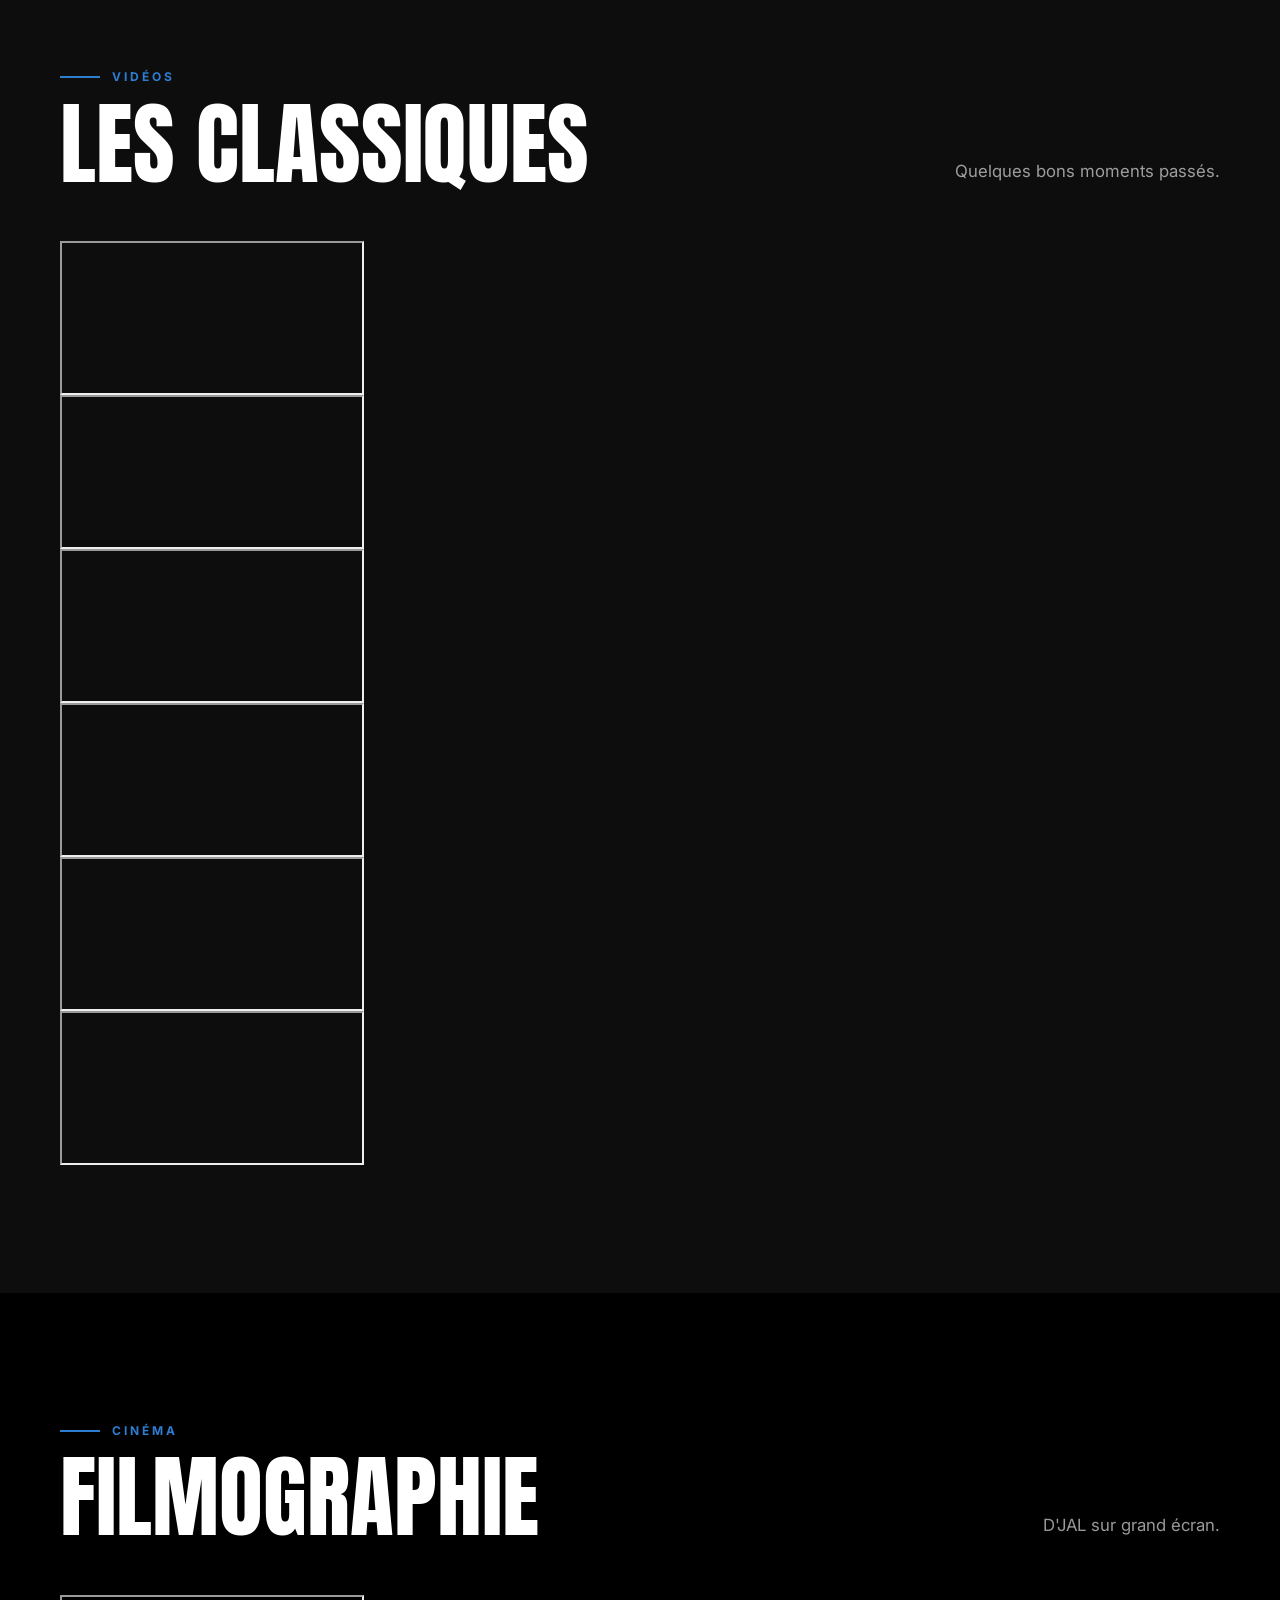
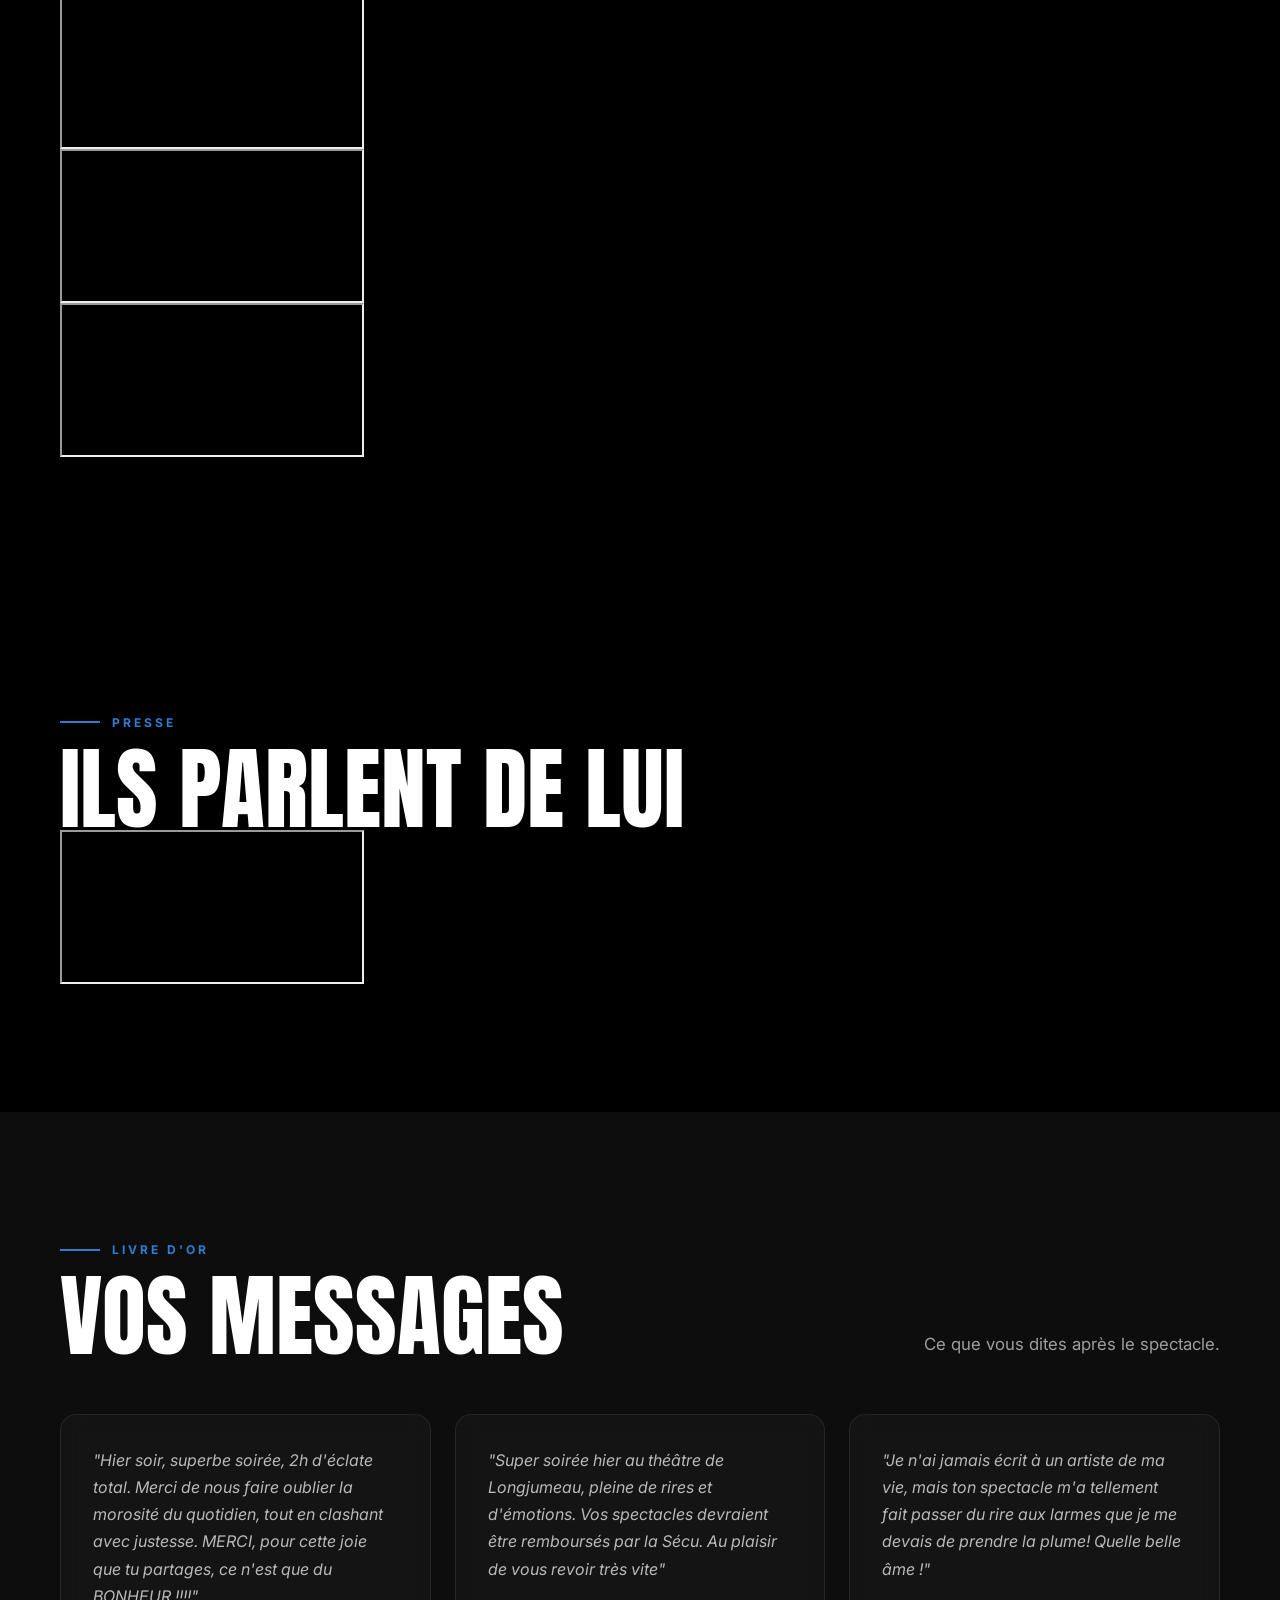
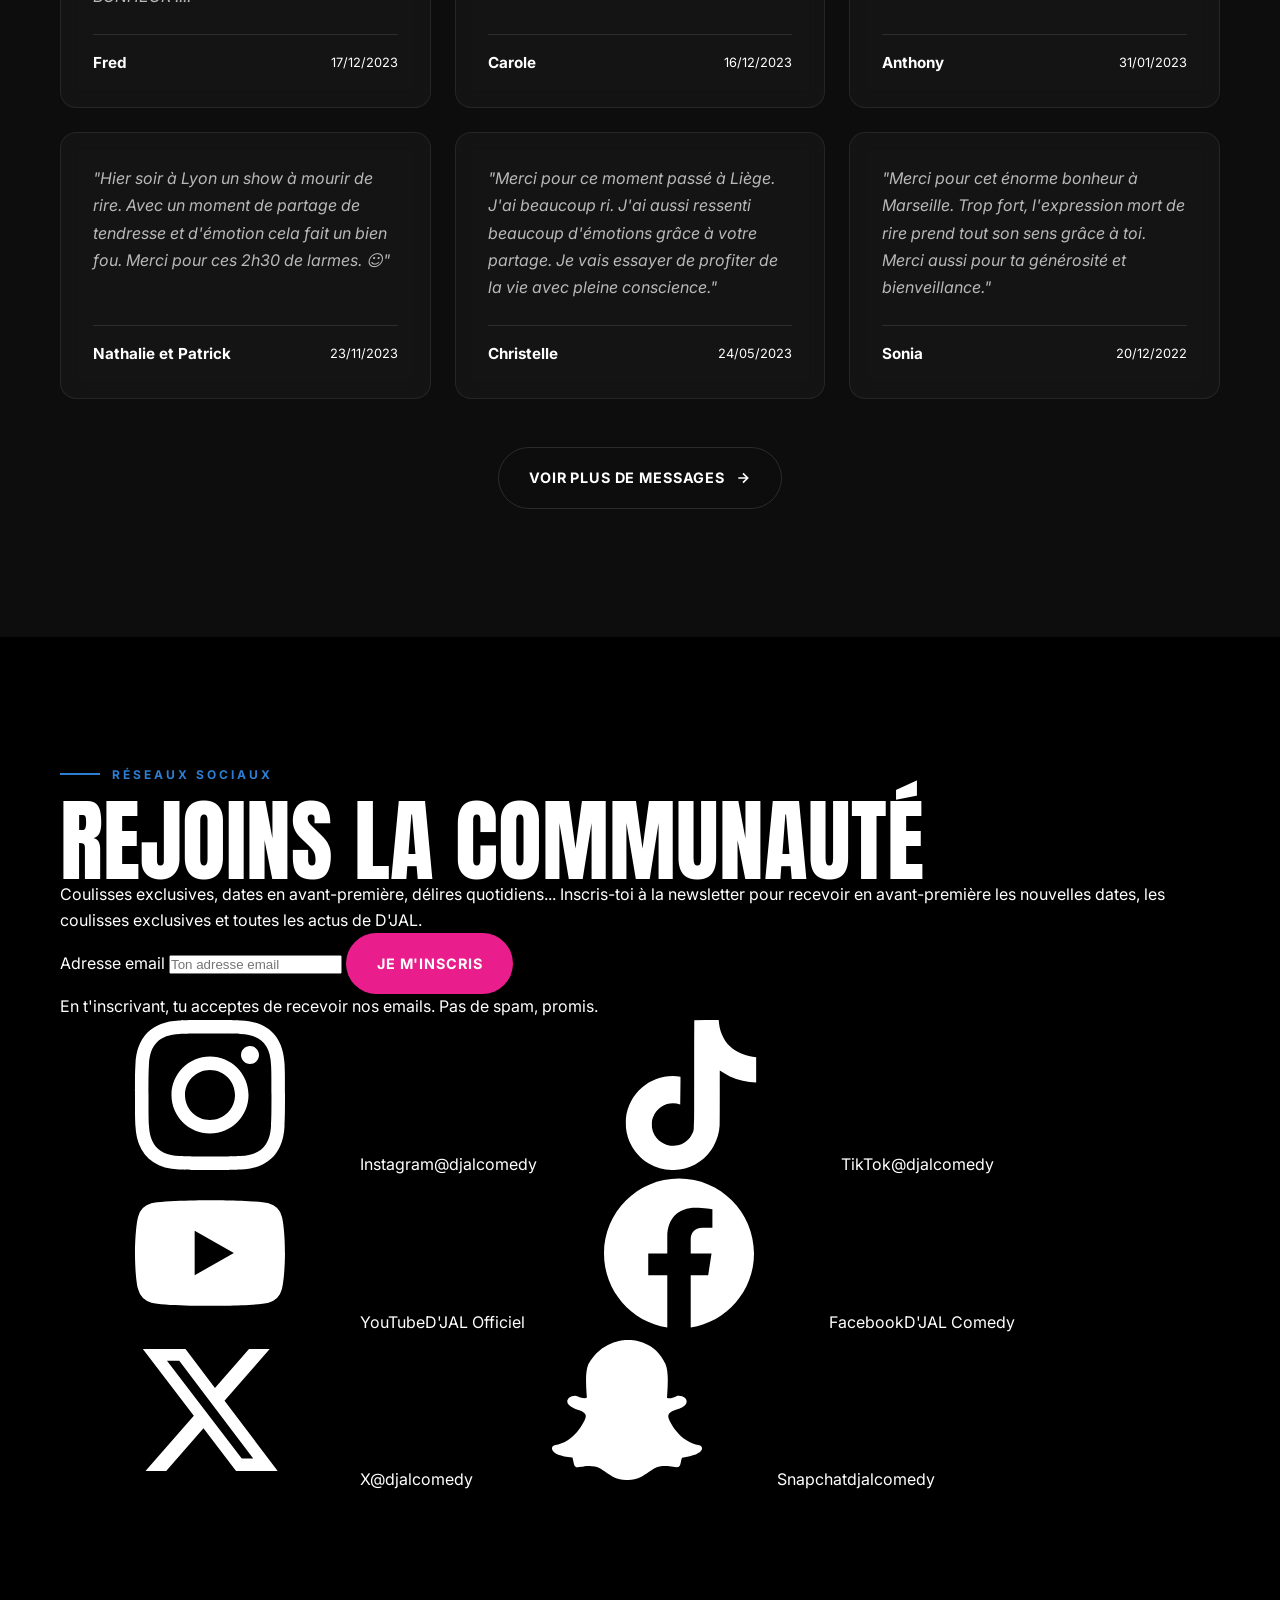
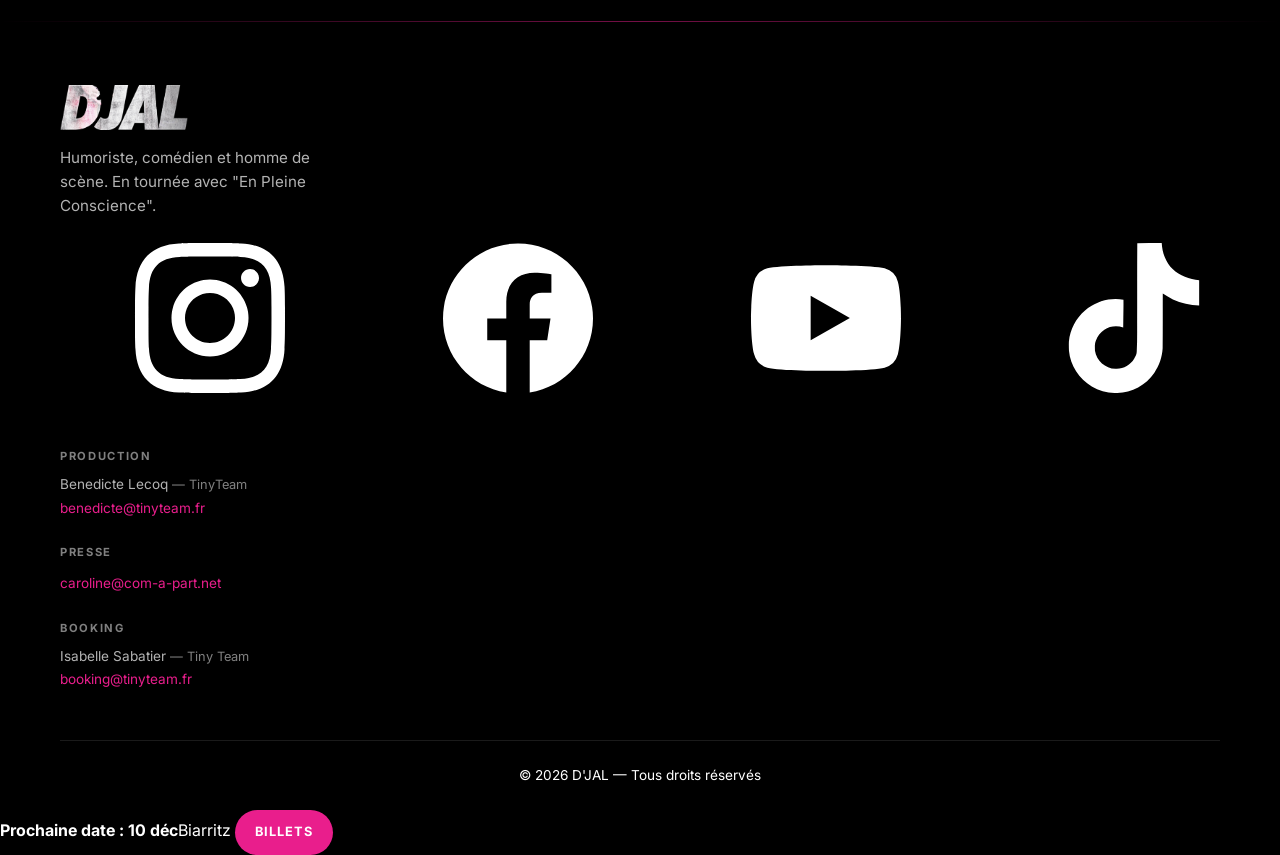
==== commit 02bf9cdc: "Nouvelle structure HTML et JS de la landing Co-Authored-By: Claude Opus 5.5 <noreply@anthropic.com>" ====
--- a/index.html
+++ b/index.html
@@ -9,56 +9,54 @@
     <!-- Open Graph -->
     <meta property="og:title" content="D'JAL - En Pleine Conscience">
     <meta property="og:description" content="Le nouveau spectacle de D'JAL en tournée partout en France">
-    <meta property="og:image" content="assets/images/hero.jpg">
+    <meta property="og:image" content="src/assets/images/hero.jpg">
     <meta property="og:type" content="website">
 
     <!-- Fonts -->
     <link rel="preconnect" href="https://fonts.googleapis.com">
     <link rel="preconnect" href="https://fonts.gstatic.com" crossorigin>
-    <link href="https://fonts.googleapis.com/css2?family=Inter:wght@300;400;500;600;700;800;900&display=swap" rel="stylesheet">
+    <link href="https://fonts.googleapis.com/css2?family=Anton&family=Inter:wght@400;500;600;700&display=swap" rel="stylesheet">
 
     <!-- Styles -->
     <link rel="stylesheet" href="src/css/main.css">
 </head>
 <body>
+    <!-- Icônes (sprite) -->
+    <svg width="0" height="0" style="position:absolute" aria-hidden="true">
+        <symbol id="i-instagram" viewBox="0 0 24 24"><path fill="currentColor" d="M12 2.163c3.204 0 3.584.012 4.85.07 3.252.148 4.771 1.691 4.919 4.919.058 1.265.069 1.645.069 4.849 0 3.205-.012 3.584-.069 4.849-.149 3.225-1.664 4.771-4.919 4.919-1.266.058-1.644.07-4.85.07-3.204 0-3.584-.012-4.849-.07-3.26-.149-4.771-1.699-4.919-4.92-.058-1.265-.07-1.644-.07-4.849 0-3.204.013-3.583.07-4.849.149-3.227 1.664-4.771 4.919-4.919 1.266-.057 1.645-.069 4.849-.069zm0-2.163c-3.259 0-3.667.014-4.947.072-4.358.2-6.78 2.618-6.98 6.98-.059 1.281-.073 1.689-.073 4.948 0 3.259.014 3.668.072 4.948.2 4.358 2.618 6.78 6.98 6.98 1.281.058 1.689.072 4.948.072 3.259 0 3.668-.014 4.948-.072 4.354-.2 6.782-2.618 6.979-6.98.059-1.28.073-1.689.073-4.948 0-3.259-.014-3.667-.072-4.947-.196-4.354-2.617-6.78-6.979-6.98-1.281-.059-1.69-.073-4.949-.073zm0 5.838c-3.403 0-6.162 2.759-6.162 6.162s2.759 6.163 6.162 6.163 6.162-2.759 6.162-6.163c0-3.403-2.759-6.162-6.162-6.162zm0 10.162c-2.209 0-4-1.79-4-4 0-2.209 1.791-4 4-4s4 1.791 4 4c0 2.21-1.791 4-4 4zm6.406-11.845c-.796 0-1.441.645-1.441 1.44s.645 1.44 1.441 1.44c.795 0 1.439-.645 1.439-1.44s-.644-1.44-1.439-1.44z"/></symbol>
+        <symbol id="i-facebook" viewBox="0 0 24 24"><path fill="currentColor" d="M24 12.073c0-6.627-5.373-12-12-12s-12 5.373-12 12c0 5.99 4.388 10.954 10.125 11.854v-8.385H7.078v-3.47h3.047V9.43c0-3.007 1.792-4.669 4.533-4.669 1.312 0 2.686.235 2.686.235v2.953H15.83c-1.491 0-1.956.925-1.956 1.874v2.25h3.328l-.532 3.47h-2.796v8.385C19.612 23.027 24 18.062 24 12.073z"/></symbol>
+        <symbol id="i-youtube" viewBox="0 0 24 24"><path fill="currentColor" d="M23.498 6.186a3.016 3.016 0 0 0-2.122-2.136C19.505 3.545 12 3.545 12 3.545s-7.505 0-9.377.505A3.017 3.017 0 0 0 .502 6.186C0 8.07 0 12 0 12s0 3.93.502 5.814a3.016 3.016 0 0 0 2.122 2.136c1.871.505 9.376.505 9.376.505s7.505 0 9.377-.505a3.015 3.015 0 0 0 2.122-2.136C24 15.93 24 12 24 12s0-3.93-.502-5.814zM9.545 15.568V8.432L15.818 12l-6.273 3.568z"/></symbol>
+        <symbol id="i-tiktok" viewBox="0 0 24 24"><path fill="currentColor" d="M12.525.02c1.31-.02 2.61-.01 3.91-.02.08 1.53.63 3.09 1.75 4.17 1.12 1.11 2.7 1.62 4.24 1.79v4.03c-1.44-.05-2.89-.35-4.2-.97-.57-.26-1.1-.59-1.62-.93-.01 2.92.01 5.84-.02 8.75-.08 1.4-.54 2.79-1.35 3.94-1.31 1.92-3.58 3.17-5.91 3.21-1.43.08-2.86-.31-4.08-1.03-2.02-1.19-3.44-3.37-3.65-5.71-.02-.5-.03-1-.01-1.49.18-1.9 1.12-3.72 2.58-4.96 1.66-1.44 3.98-2.13 6.15-1.72.02 1.48-.04 2.96-.04 4.44-.99-.32-2.15-.23-3.02.37-.63.41-1.11 1.04-1.36 1.75-.21.51-.15 1.07-.14 1.61.24 1.64 1.82 3.02 3.5 2.87 1.12-.01 2.19-.66 2.77-1.61.19-.33.4-.67.41-1.06.1-1.79.06-3.57.07-5.36.01-4.03-.01-8.05.02-12.07z"/></symbol>
+        <symbol id="i-x" viewBox="0 0 24 24"><path fill="currentColor" d="M18.244 2.25h3.308l-7.227 8.26 8.502 11.24H16.17l-5.214-6.817L4.99 21.75H1.68l7.73-8.835L1.254 2.25H8.08l4.713 6.231zm-1.161 17.52h1.833L7.084 4.126H5.117z"/></symbol>
+        <symbol id="i-snapchat" viewBox="0 0 24 24"><path fill="currentColor" d="M12.206.793c.99 0 4.347.276 5.93 3.821.529 1.193.403 3.219.299 4.847l-.003.06c-.012.18-.022.345-.03.51.075.045.203.09.401.09.3-.016.659-.12 1.033-.301.165-.088.344-.104.464-.104.182 0 .359.029.509.09.45.149.734.479.734.838.015.449-.39.839-1.213 1.168-.089.029-.209.075-.344.119-.45.135-1.139.36-1.333.81-.09.224-.061.524.12.868l.015.015c.06.136 1.526 3.475 4.791 4.014.255.044.435.27.42.509 0 .075-.015.149-.045.225-.24.569-1.273.988-3.146 1.271-.059.091-.12.375-.164.57-.029.179-.074.36-.134.553-.076.271-.27.405-.555.405h-.03c-.135 0-.313-.031-.538-.074-.36-.075-.765-.135-1.273-.135-.3 0-.599.015-.913.074-.6.104-1.123.464-1.723.884-.853.599-1.826 1.288-3.294 1.288-.06 0-.119-.015-.18-.015h-.149c-1.468 0-2.427-.675-3.279-1.288-.599-.42-1.107-.779-1.707-.884-.314-.045-.629-.074-.928-.074-.54 0-.958.089-1.272.149-.211.043-.391.074-.54.074-.374 0-.523-.224-.583-.42-.061-.192-.09-.389-.135-.567-.046-.181-.105-.494-.166-.57-1.918-.222-2.95-.642-3.189-1.226-.031-.063-.052-.15-.055-.225-.015-.243.165-.465.42-.509 3.264-.54 4.73-3.879 4.791-4.02l.016-.029c.18-.345.224-.645.119-.869-.195-.434-.884-.658-1.332-.809-.121-.029-.24-.074-.346-.119-.809-.329-1.224-.72-1.227-1.153-.007-.359.282-.703.732-.852.135-.045.33-.074.494-.074.12 0 .313.03.479.104.37.166.729.271 1.048.286.181 0 .301-.044.391-.104l-.045-.509c-.104-1.629-.239-3.654.29-4.848C7.851 1.069 11.216.793 12.206.793z"/></symbol>
+        <symbol id="i-arrow" viewBox="0 0 24 24"><path fill="none" stroke="currentColor" stroke-width="2.5" d="M5 12h14M12 5l7 7-7 7"/></symbol>
+        <symbol id="i-play" viewBox="0 0 24 24"><path fill="currentColor" d="M8 5v14l11-7z"/></symbol>
+        <symbol id="i-chevron-left" viewBox="0 0 24 24"><path fill="none" stroke="currentColor" stroke-width="2" d="M15 18l-6-6 6-6"/></symbol>
+        <symbol id="i-chevron-right" viewBox="0 0 24 24"><path fill="none" stroke="currentColor" stroke-width="2" d="M9 18l6-6-6-6"/></symbol>
+    </svg>
+
     <!-- ========================================
          NAVIGATION
     ======================================== -->
     <header class="nav-wrapper" id="nav-wrapper">
         <nav class="nav">
-            <div class="nav-left">
-                <a href="#" class="nav-logo"><img src="src/assets/images/logo.png" alt="D'JAL"></a>
-                <div class="nav-socials">
-                    <a href="https://www.instagram.com/djalcomedy/" target="_blank" rel="noopener" aria-label="Instagram" class="nav-social"><svg viewBox="0 0 24 24" fill="currentColor"><path d="M12 2.163c3.204 0 3.584.012 4.85.07 3.252.148 4.771 1.691 4.919 4.919.058 1.265.069 1.645.069 4.849 0 3.205-.012 3.584-.069 4.849-.149 3.225-1.664 4.771-4.919 4.919-1.266.058-1.644.07-4.85.07-3.204 0-3.584-.012-4.849-.07-3.26-.149-4.771-1.699-4.919-4.92-.058-1.265-.07-1.644-.07-4.849 0-3.204.013-3.583.07-4.849.149-3.227 1.664-4.771 4.919-4.919 1.266-.057 1.645-.069 4.849-.069zm0-2.163c-3.259 0-3.667.014-4.947.072-4.358.2-6.78 2.618-6.98 6.98-.059 1.281-.073 1.689-.073 4.948 0 3.259.014 3.668.072 4.948.2 4.358 2.618 6.78 6.98 6.98 1.281.058 1.689.072 4.948.072 3.259 0 3.668-.014 4.948-.072 4.354-.2 6.782-2.618 6.979-6.98.059-1.28.073-1.689.073-4.948 0-3.259-.014-3.667-.072-4.947-.196-4.354-2.617-6.78-6.979-6.98-1.281-.059-1.69-.073-4.949-.073zm0 5.838c-3.403 0-6.162 2.759-6.162 6.162s2.759 6.163 6.162 6.163 6.162-2.759 6.162-6.163c0-3.403-2.759-6.162-6.162-6.162zm0 10.162c-2.209 0-4-1.79-4-4 0-2.209 1.791-4 4-4s4 1.791 4 4c0 2.21-1.791 4-4 4zm6.406-11.845c-.796 0-1.441.645-1.441 1.44s.645 1.44 1.441 1.44c.795 0 1.439-.645 1.439-1.44s-.644-1.44-1.439-1.44z"/></svg></a>
-                    <a href="https://www.facebook.com/djalcomedy/?locale=fr_FR" target="_blank" rel="noopener" aria-label="Facebook" class="nav-social"><svg viewBox="0 0 24 24" fill="currentColor"><path d="M24 12.073c0-6.627-5.373-12-12-12s-12 5.373-12 12c0 5.99 4.388 10.954 10.125 11.854v-8.385H7.078v-3.47h3.047V9.43c0-3.007 1.792-4.669 4.533-4.669 1.312 0 2.686.235 2.686.235v2.953H15.83c-1.491 0-1.956.925-1.956 1.874v2.25h3.328l-.532 3.47h-2.796v8.385C19.612 23.027 24 18.062 24 12.073z"/></svg></a>
-                    <a href="https://www.youtube.com/@DjalOfficiel7" target="_blank" rel="noopener" aria-label="YouTube" class="nav-social"><svg viewBox="0 0 24 24" fill="currentColor"><path d="M23.498 6.186a3.016 3.016 0 0 0-2.122-2.136C19.505 3.545 12 3.545 12 3.545s-7.505 0-9.377.505A3.017 3.017 0 0 0 .502 6.186C0 8.07 0 12 0 12s0 3.93.502 5.814a3.016 3.016 0 0 0 2.122 2.136c1.871.505 9.376.505 9.376.505s7.505 0 9.377-.505a3.015 3.015 0 0 0 2.122-2.136C24 15.93 24 12 24 12s0-3.93-.502-5.814zM9.545 15.568V8.432L15.818 12l-6.273 3.568z"/></svg></a>
-                    <a href="https://www.snapchat.com/add/djalcomedy" target="_blank" rel="noopener" aria-label="Snapchat" class="nav-social"><svg viewBox="0 0 24 24" fill="currentColor"><path d="M12.206.793c.99 0 4.347.276 5.93 3.821.529 1.193.403 3.219.299 4.847l-.003.06c-.012.18-.022.345-.03.51.075.045.203.09.401.09.3-.016.659-.12 1.033-.301.165-.088.344-.104.464-.104.182 0 .359.029.509.09.45.149.734.479.734.838.015.449-.39.839-1.213 1.168-.089.029-.209.075-.344.119-.45.135-1.139.36-1.333.81-.09.224-.061.524.12.868l.015.015c.06.136 1.526 3.475 4.791 4.014.255.044.435.27.42.509 0 .075-.015.149-.045.225-.24.569-1.273.988-3.146 1.271-.059.091-.12.375-.164.57-.029.179-.074.36-.134.553-.076.271-.27.405-.555.405h-.03c-.135 0-.313-.031-.538-.074-.36-.075-.765-.135-1.273-.135-.3 0-.599.015-.913.074-.6.104-1.123.464-1.723.884-.853.599-1.826 1.288-3.294 1.288-.06 0-.119-.015-.18-.015h-.149c-1.468 0-2.427-.675-3.279-1.288-.599-.42-1.107-.779-1.707-.884-.314-.045-.629-.074-.928-.074-.54 0-.958.089-1.272.149-.211.043-.391.074-.54.074-.374 0-.523-.224-.583-.42-.061-.192-.09-.389-.135-.567-.046-.181-.105-.494-.166-.57-1.918-.222-2.95-.642-3.189-1.226-.031-.063-.052-.15-.055-.225-.015-.243.165-.465.42-.509 3.264-.54 4.73-3.879 4.791-4.02l.016-.029c.18-.345.224-.645.119-.869-.195-.434-.884-.658-1.332-.809-.121-.029-.24-.074-.346-.119-.809-.329-1.224-.72-1.227-1.153-.007-.359.282-.703.732-.852.135-.045.33-.074.494-.074.12 0 .313.03.479.104.37.166.729.271 1.048.286.181 0 .301-.044.391-.104l-.045-.509c-.104-1.629-.239-3.654.29-4.848C7.851 1.069 11.216.793 12.206.793z"/></svg></a>
-                </div>
-            </div>
-
+            <a href="#hero" class="nav-logo"><img src="src/assets/images/logo.png" alt="D'JAL"></a>
             <ul class="nav-menu">
                 <li><a href="#spectacle" class="nav-link">Spectacle</a></li>
-                <li><a href="biographie.html" class="nav-link">Bio</a></li>
                 <li><a href="#tournee" class="nav-link">Tournée</a></li>
                 <li><a href="#videos" class="nav-link">Vidéos</a></li>
-                <li><a href="#cinema" class="nav-link">Cinéma</a></li>
                 <li><a href="#presse" class="nav-link">Presse</a></li>
                 <li><a href="#livredor" class="nav-link">Livre d'or</a></li>
             </ul>
-
             <div class="nav-right">
-                <a href="#tournee" class="nav-cta">
-                    <span>Billetterie</span>
-                    <svg viewBox="0 0 24 24" fill="none" stroke="currentColor" stroke-width="2"><path d="M5 12h14M12 5l7 7-7 7"/></svg>
-                </a>
-                <button class="nav-toggle" id="nav-toggle" aria-label="Menu">
+                <a href="#tournee" class="nav-cta">Billets</a>
+                <button class="nav-toggle" id="nav-toggle" aria-label="Menu" aria-expanded="false" aria-controls="nav-mobile">
                     <span></span><span></span><span></span>
                 </button>
             </div>
         </nav>
     </header>
 
-    <!-- Mobile Menu -->
     <div class="nav-mobile" id="nav-mobile">
         <div class="nav-mobile-content">
             <a href="#spectacle" class="nav-mobile-link">Spectacle</a>
@@ -69,238 +67,198 @@
             <a href="#presse" class="nav-mobile-link">Presse</a>
             <a href="#livredor" class="nav-mobile-link">Livre d'or</a>
             <div class="nav-mobile-socials">
-                <a href="https://www.instagram.com/djalcomedy/" target="_blank" rel="noopener" aria-label="Instagram"><svg viewBox="0 0 24 24" fill="currentColor"><path d="M12 2.163c3.204 0 3.584.012 4.85.07 3.252.148 4.771 1.691 4.919 4.919.058 1.265.069 1.645.069 4.849 0 3.205-.012 3.584-.069 4.849-.149 3.225-1.664 4.771-4.919 4.919-1.266.058-1.644.07-4.85.07-3.204 0-3.584-.012-4.849-.07-3.26-.149-4.771-1.699-4.919-4.92-.058-1.265-.07-1.644-.07-4.849 0-3.204.013-3.583.07-4.849.149-3.227 1.664-4.771 4.919-4.919 1.266-.057 1.645-.069 4.849-.069zm0-2.163c-3.259 0-3.667.014-4.947.072-4.358.2-6.78 2.618-6.98 6.98-.059 1.281-.073 1.689-.073 4.948 0 3.259.014 3.668.072 4.948.2 4.358 2.618 6.78 6.98 6.98 1.281.058 1.689.072 4.948.072 3.259 0 3.668-.014 4.948-.072 4.354-.2 6.782-2.618 6.979-6.98.059-1.28.073-1.689.073-4.948 0-3.259-.014-3.667-.072-4.947-.196-4.354-2.617-6.78-6.979-6.98-1.281-.059-1.69-.073-4.949-.073zm0 5.838c-3.403 0-6.162 2.759-6.162 6.162s2.759 6.163 6.162 6.163 6.162-2.759 6.162-6.163c0-3.403-2.759-6.162-6.162-6.162zm0 10.162c-2.209 0-4-1.79-4-4 0-2.209 1.791-4 4-4s4 1.791 4 4c0 2.21-1.791 4-4 4zm6.406-11.845c-.796 0-1.441.645-1.441 1.44s.645 1.44 1.441 1.44c.795 0 1.439-.645 1.439-1.44s-.644-1.44-1.439-1.44z"/></svg></a>
-                <a href="https://www.facebook.com/djalcomedy/?locale=fr_FR" target="_blank" rel="noopener" aria-label="Facebook"><svg viewBox="0 0 24 24" fill="currentColor"><path d="M24 12.073c0-6.627-5.373-12-12-12s-12 5.373-12 12c0 5.99 4.388 10.954 10.125 11.854v-8.385H7.078v-3.47h3.047V9.43c0-3.007 1.792-4.669 4.533-4.669 1.312 0 2.686.235 2.686.235v2.953H15.83c-1.491 0-1.956.925-1.956 1.874v2.25h3.328l-.532 3.47h-2.796v8.385C19.612 23.027 24 18.062 24 12.073z"/></svg></a>
-                <a href="https://www.youtube.com/@DjalOfficiel7" target="_blank" rel="noopener" aria-label="YouTube"><svg viewBox="0 0 24 24" fill="currentColor"><path d="M23.498 6.186a3.016 3.016 0 0 0-2.122-2.136C19.505 3.545 12 3.545 12 3.545s-7.505 0-9.377.505A3.017 3.017 0 0 0 .502 6.186C0 8.07 0 12 0 12s0 3.93.502 5.814a3.016 3.016 0 0 0 2.122 2.136c1.871.505 9.376.505 9.376.505s7.505 0 9.377-.505a3.015 3.015 0 0 0 2.122-2.136C24 15.93 24 12 24 12s0-3.93-.502-5.814zM9.545 15.568V8.432L15.818 12l-6.273 3.568z"/></svg></a>
-                <a href="https://www.tiktok.com/@djalcomedy" target="_blank" rel="noopener" aria-label="TikTok"><svg viewBox="0 0 24 24" fill="currentColor"><path d="M12.525.02c1.31-.02 2.61-.01 3.91-.02.08 1.53.63 3.09 1.75 4.17 1.12 1.11 2.7 1.62 4.24 1.79v4.03c-1.44-.05-2.89-.35-4.2-.97-.57-.26-1.1-.59-1.62-.93-.01 2.92.01 5.84-.02 8.75-.08 1.4-.54 2.79-1.35 3.94-1.31 1.92-3.58 3.17-5.91 3.21-1.43.08-2.86-.31-4.08-1.03-2.02-1.19-3.44-3.37-3.65-5.71-.02-.5-.03-1-.01-1.49.18-1.9 1.12-3.72 2.58-4.96 1.66-1.44 3.98-2.13 6.15-1.72.02 1.48-.04 2.96-.04 4.44-.99-.32-2.15-.23-3.02.37-.63.41-1.11 1.04-1.36 1.75-.21.51-.15 1.07-.14 1.61.24 1.64 1.82 3.02 3.5 2.87 1.12-.01 2.19-.66 2.77-1.61.19-.33.4-.67.41-1.06.1-1.79.06-3.57.07-5.36.01-4.03-.01-8.05.02-12.07z"/></svg></a>
-                <a href="https://x.com/djalcomedy" target="_blank" rel="noopener" aria-label="X"><svg viewBox="0 0 24 24" fill="currentColor"><path d="M18.244 2.25h3.308l-7.227 8.26 8.502 11.24H16.17l-5.214-6.817L4.99 21.75H1.68l7.73-8.835L1.254 2.25H8.08l4.713 6.231zm-1.161 17.52h1.833L7.084 4.126H5.117z"/></svg></a>
-                <a href="https://www.snapchat.com/add/djalcomedy" target="_blank" rel="noopener" aria-label="Snapchat"><svg viewBox="0 0 24 24" fill="currentColor"><path d="M12.017 0C5.396 0 .029 5.367.029 11.987c0 5.079 3.158 9.417 7.618 11.162-.105-.949-.199-2.403.041-3.439.219-.937 1.406-5.957 1.406-5.957s-.359-.72-.359-1.781c0-1.663.967-2.911 2.168-2.911 1.024 0 1.518.769 1.518 1.688 0 1.029-.653 2.567-.992 3.992-.285 1.193.6 2.165 1.775 2.165 2.128 0 3.768-2.245 3.768-5.487 0-2.861-2.063-4.869-5.008-4.869-3.41 0-5.409 2.562-5.409 5.199 0 1.033.394 2.143.889 2.741.099.12.112.225.085.345-.09.375-.293 1.199-.334 1.363-.053.225-.172.271-.401.165-1.495-.69-2.433-2.878-2.433-4.646 0-3.776 2.748-7.252 7.92-7.252 4.158 0 7.392 2.967 7.392 6.923 0 4.135-2.607 7.462-6.233 7.462-1.214 0-2.354-.629-2.758-1.379l-.749 2.848c-.269 1.045-1.004 2.352-1.498 3.146 1.123.345 2.306.535 3.55.535 6.607 0 11.985-5.365 11.985-11.987C23.97 5.39 18.592.026 11.985.026L12.017 0z"/></svg></a>
-            </div>
-            <a href="#tournee" class="nav-mobile-cta">Billetterie</a>
+                <a href="https://www.instagram.com/djalcomedy/" target="_blank" rel="noopener" aria-label="Instagram"><svg><use href="#i-instagram"/></svg></a>
+                <a href="https://www.facebook.com/djalcomedy/?locale=fr_FR" target="_blank" rel="noopener" aria-label="Facebook"><svg><use href="#i-facebook"/></svg></a>
+                <a href="https://www.youtube.com/@DjalOfficiel7" target="_blank" rel="noopener" aria-label="YouTube"><svg><use href="#i-youtube"/></svg></a>
+                <a href="https://www.tiktok.com/@djalcomedy" target="_blank" rel="noopener" aria-label="TikTok"><svg><use href="#i-tiktok"/></svg></a>
+                <a href="https://x.com/djalcomedy" target="_blank" rel="noopener" aria-label="X"><svg><use href="#i-x"/></svg></a>
+                <a href="https://www.snapchat.com/add/djalcomedy" target="_blank" rel="noopener" aria-label="Snapchat"><svg><use href="#i-snapchat"/></svg></a>
+            </div>
+            <a href="#tournee" class="btn btn-primary nav-mobile-cta">Billets</a>
         </div>
     </div>
 
     <main>
         <!-- ========================================
-             HERO
+             HÉROS
         ======================================== -->
         <section class="hero" id="hero">
             <div class="hero-content">
-                <span class="hero-tour">Tournée 2026</span>
+                <span class="hero-tag" id="hero-count">Tournée 2026</span>
                 <h1 class="hero-title">
-                    <span class="hero-title-line">En Pleine</span>
-                    <span class="hero-title-line hero-title-accent">Conscience</span>
+                    <span>En pleine</span>
+                    <span class="hero-title-accent">conscience</span>
                 </h1>
-                <p class="hero-tagline">Le nouveau spectacle de D'JAL</p>
-                <a href="#tournee" class="hero-cta">
-                    <span class="hero-cta-text">Réserver mes places</span>
-                    <span class="hero-cta-icon">
-                        <svg viewBox="0 0 24 24" fill="none" stroke="currentColor" stroke-width="2"><path d="M5 12h14M12 5l7 7-7 7"/></svg>
+                <p class="hero-sub">Le nouveau spectacle de <strong>D'JAL</strong>. Toujours à cent à l'heure, toujours déjanté.</p>
+                <div class="hero-actions">
+                    <a href="#tournee" class="btn btn-primary">Réserver mes places <svg><use href="#i-arrow"/></svg></a>
+                    <a href="#extraits" class="btn btn-ghost"><svg><use href="#i-play"/></svg> Extraits</a>
+                </div>
+
+                <a href="#tournee" class="next-date" id="next-date" target="_blank" rel="noopener" hidden>
+                    <span class="next-date-day"><span id="next-date-day"></span><small id="next-date-month"></small></span>
+                    <span class="next-date-info">
+                        <span class="next-date-label">Prochaine date</span>
+                        <span class="next-date-city" id="next-date-city"></span>
+                        <span class="next-date-venue" id="next-date-venue"></span>
                     </span>
+                    <span class="next-date-link">Billets →</span>
                 </a>
-            </div>
-            <div class="hero-visual">
-                <div class="hero-image"></div>
-                <div class="hero-gradient"></div>
-            </div>
-            <div class="hero-scroll">
-                <div class="hero-scroll-line"></div>
-            </div>
-        </section>
-
-        <!-- ========================================
-             SPECTACLE (Présentation du show)
-        ======================================== -->
-        <section class="section section-spectacle" id="spectacle">
-            <div class="container">
-                <div class="spectacle-grid">
-                    <div class="spectacle-content">
-                        <h2 class="section-title">Le spectacle</h2>
-                        <p class="spectacle-intro">Aussi loin qu'il s'en souvienne, D'jal a toujours été heureux et servi par une imagination débordante, le tout couplé à un vrai sens du partage… Normal quand on est l'aîné d'une fratrie de 7 enfants !</p>
-                        <p class="spectacle-text">À l'adolescence, le jeune homme se découvre une passion pour le cinéma. De petit boulot en petit boulot, D'jal atterrit dans un centre d'aide aux myopathes où il noue une véritable amitié avec Lassana, que la maladie emportera trop vite. <strong>D'jal décide d'aller au bout de ses rêves, car la vie est courte.</strong></p>
-                        <p class="spectacle-text">Il prend conscience de sa capacité à raconter des histoires de façon drôle et décalée, court les scènes ouvertes, impose son style et son personnage culte du "Portugais" (plus de 20 millions de vues !), avant d'exploser au <strong>Jamel Comedy Club</strong>.</p>
-                        <div class="spectacle-pitch">
-                            <h3>Le Nouveau Spectacle</h3>
-                            <p>Après une tournée mondiale à guichets fermés — Trévise, Olympia, Alhambra, Casino de Paris — D'JAL repart sur les routes avec <strong>"En Pleine Conscience"</strong>.</p>
-                            <p>Toujours à cent à l'heure, toujours déjanté. Plus de 200 représentations, des personnages toujours plus dingues et des situations encore plus folles. L'occasion de prendre votre dose d'humour et d'amour.</p>
-                        </div>
-                        <a href="biographie.html" class="btn btn-secondary">Lire la biographie complète</a>
-                        <p class="spectacle-mention">En accord avec La Tiny Team & Heb</p>
-                    </div>
-                    <div class="spectacle-image">
-                        <img src="src/assets/images/djal-portrait.png" alt="D'JAL">
-                    </div>
-                </div>
-            </div>
-        </section>
-
-        <!-- ========================================
-             EXTRAITS SPECTACLE (Instagram Reels)
-        ======================================== -->
-        <section class="section section-reels" id="extraits">
-            <div class="reels-header">
-                <span class="section-tag">Extraits</span>
-                <h2 class="section-title">Sur scène</h2>
-                <p class="section-subtitle">Les meilleurs moments du spectacle</p>
-            </div>
-            <div class="reels-carousel-wrapper">
-                <button class="reels-nav reels-nav-prev" aria-label="Précédent">
-                    <svg viewBox="0 0 24 24" fill="none" stroke="currentColor" stroke-width="2"><path d="M15 18l-6-6 6-6"/></svg>
-                </button>
-                <div class="reels-carousel" id="reels-carousel">
-                    <div class="reel-item">
-                        <div class="reel-frame">
-                            <iframe src="https://www.instagram.com/reel/DTvYpC2jByu/embed/" frameborder="0" scrolling="no" allowtransparency="true"></iframe>
-                        </div>
-                    </div>
-                    <div class="reel-item">
-                        <div class="reel-frame">
-                            <iframe src="https://www.instagram.com/reel/DSKDpN9DAy0/embed/" frameborder="0" scrolling="no" allowtransparency="true"></iframe>
-                        </div>
-                    </div>
-                    <div class="reel-item">
-                        <div class="reel-frame">
-                            <iframe src="https://www.instagram.com/reel/DPy_FqbDJQa/embed/" frameborder="0" scrolling="no" allowtransparency="true"></iframe>
-                        </div>
-                    </div>
-                    <div class="reel-item">
-                        <div class="reel-frame">
-                            <iframe src="https://www.instagram.com/reel/DPRoAK5DIa7/embed/" frameborder="0" scrolling="no" allowtransparency="true"></iframe>
-                        </div>
-                    </div>
-                    <div class="reel-item">
-                        <div class="reel-frame">
-                            <iframe src="https://www.instagram.com/reel/DPjFqy7jB8G/embed/" frameborder="0" scrolling="no" allowtransparency="true"></iframe>
-                        </div>
-                    </div>
-                    <div class="reel-item">
-                        <div class="reel-frame">
-                            <iframe src="https://www.instagram.com/reel/DN_C8lHjBS-/embed/" frameborder="0" scrolling="no" allowtransparency="true"></iframe>
-                        </div>
-                    </div>
-                    <div class="reel-item">
-                        <div class="reel-frame">
-                            <iframe src="https://www.instagram.com/reel/DPy_aAgjD2i/embed/" frameborder="0" scrolling="no" allowtransparency="true"></iframe>
-                        </div>
-                    </div>
-                </div>
-                <button class="reels-nav reels-nav-next" aria-label="Suivant">
-                    <svg viewBox="0 0 24 24" fill="none" stroke="currentColor" stroke-width="2"><path d="M9 18l6-6-6-6"/></svg>
-                </button>
-            </div>
-            <div class="reels-dots" id="reels-dots"></div>
-        </section>
-
-        <!-- ========================================
-             TOURNÉE (Dates et billetterie)
-        ======================================== -->
-        <section class="section section-tournee" id="tournee">
-            <div class="container">
-                <header class="section-header">
-                    <span class="section-tag">Tournée 2026</span>
-                    <h2 class="section-title">Prochaines dates</h2>
-                    <p class="section-subtitle">Retrouvez D'JAL près de chez vous</p>
-                </header>
-                <div class="tournee-list" id="tournee-list">
-                    <!-- Dates générées dynamiquement par JS -->
-                </div>
-                <div class="tournee-more">
-                    <a href="https://djal.fr/toutes-les-dates/" target="_blank" rel="noopener" class="btn btn-secondary">Voir toutes les dates</a>
-                </div>
-            </div>
-        </section>
-
-        <!-- ========================================
-             VIDÉOS (Extraits et contenu)
-        ======================================== -->
-        <section class="section section-videos" id="videos">
-            <div class="container">
-                <header class="section-header">
-                    <span class="section-tag">Vidéos</span>
-                    <h2 class="section-title">Les classiques</h2>
-                    <p class="section-subtitle">Quelques bons moments passés</p>
-                </header>
-                <div class="videos-grid">
-                    <div class="video-item">
-                        <div class="video-wrapper">
-                            <iframe src="https://www.youtube.com/embed/xsIcbGitiuw" title="D'JAL" frameborder="0" allow="accelerometer; autoplay; clipboard-write; encrypted-media; gyroscope; picture-in-picture" allowfullscreen></iframe>
-                        </div>
-                    </div>
-                    <div class="video-item">
-                        <div class="video-wrapper">
-                            <iframe src="https://www.youtube.com/embed/I19SwXcfRmM" title="D'JAL" frameborder="0" allow="accelerometer; autoplay; clipboard-write; encrypted-media; gyroscope; picture-in-picture" allowfullscreen></iframe>
-                        </div>
-                    </div>
-                    <div class="video-item">
-                        <div class="video-wrapper">
-                            <iframe src="https://www.youtube.com/embed/6BUfTCXEuww" title="D'JAL" frameborder="0" allow="accelerometer; autoplay; clipboard-write; encrypted-media; gyroscope; picture-in-picture" allowfullscreen></iframe>
-                        </div>
-                    </div>
-                    <div class="video-item">
-                        <div class="video-wrapper">
-                            <iframe src="https://www.youtube.com/embed/OBn3VVtJvNo" title="D'JAL" frameborder="0" allow="accelerometer; autoplay; clipboard-write; encrypted-media; gyroscope; picture-in-picture" allowfullscreen></iframe>
-                        </div>
-                    </div>
-                    <div class="video-item">
-                        <div class="video-wrapper">
-                            <iframe src="https://www.youtube.com/embed/zj_FIZm_ke0" title="D'JAL" frameborder="0" allow="accelerometer; autoplay; clipboard-write; encrypted-media; gyroscope; picture-in-picture" allowfullscreen></iframe>
-                        </div>
-                    </div>
-                    <div class="video-item">
-                        <div class="video-wrapper">
-                            <iframe src="https://www.youtube.com/embed/fcJDg8esfaE" title="D'JAL" frameborder="0" allow="accelerometer; autoplay; clipboard-write; encrypted-media; gyroscope; picture-in-picture" allowfullscreen></iframe>
-                        </div>
-                    </div>
-                </div>
-            </div>
-        </section>
-
-        <!-- ========================================
-             CINÉMA (Filmographie)
-        ======================================== -->
-        <section class="section section-cinema" id="cinema">
-            <div class="container">
-                <header class="section-header">
-                    <span class="section-tag">Cinéma</span>
-                    <h2 class="section-title">Filmographie</h2>
-                    <p class="section-subtitle">D'JAL sur grand écran</p>
-                </header>
-                <div class="cinema-grid">
-                    <div class="cinema-item">
-                        <div class="cinema-video">
-                            <iframe src="https://www.youtube.com/embed/t1k27_qOh9w" title="Bande-annonce" frameborder="0" allow="accelerometer; autoplay; clipboard-write; encrypted-media; gyroscope; picture-in-picture" allowfullscreen></iframe>
-                        </div>
-                    </div>
-                    <div class="cinema-item">
-                        <div class="cinema-video">
-                            <iframe src="https://www.youtube.com/embed/_ritbMqwwf8" title="Bande-annonce" frameborder="0" allow="accelerometer; autoplay; clipboard-write; encrypted-media; gyroscope; picture-in-picture" allowfullscreen></iframe>
-                        </div>
-                    </div>
-                    <div class="cinema-item">
-                        <div class="cinema-video">
-                            <iframe src="https://www.youtube.com/embed/1Ni6lh4GVxA" title="Bande-annonce" frameborder="0" allow="accelerometer; autoplay; clipboard-write; encrypted-media; gyroscope; picture-in-picture" allowfullscreen></iframe>
-                        </div>
-                    </div>
-                </div>
-            </div>
-        </section>
-
-        <!-- ========================================
-             PRESSE (Revue de presse)
-        ======================================== -->
-        <section class="section section-presse" id="presse">
-            <div class="container">
-                <header class="section-header">
+                <p class="featured-date" id="featured-date" hidden></p>
+            </div>
+
+            <div class="hero-poster">
+                <img src="src/assets/images/hero.jpg" alt="D'JAL — En pleine conscience">
+            </div>
+        </section>
+
+        <!-- ========================================
+             CHIFFRES CLÉS
+        ======================================== -->
+        <section class="stats" aria-label="Chiffres clés">
+            <div class="container stats-grid">
+                <div class="stat reveal">
+                    <span class="stat-value">20M+</span>
+                    <span class="stat-label">vues pour le « Portugais »</span>
+                </div>
+                <div class="stat reveal">
+                    <span class="stat-value">200+</span>
+                    <span class="stat-label">représentations</span>
+                </div>
+                <div class="stat reveal">
+                    <span class="stat-value">Olympia · Casino de Paris</span>
+                    <span class="stat-label">salles mythiques à guichets fermés</span>
+                </div>
+            </div>
+        </section>
+
+        <!-- ========================================
+             TOURNÉE
+        ======================================== -->
+        <section class="section" id="tournee">
+            <div class="container">
+                <header class="section-head reveal">
+                    <div>
+                        <span class="section-tag">Tournée 2026</span>
+                        <h2 class="section-title">Prochaines dates</h2>
+                    </div>
+                    <p class="section-subtitle">Retrouvez D'JAL près de chez vous.</p>
+                </header>
+                <div class="tour-list" id="tournee-list">
+                    <!-- Dates générées par main.js -->
+                </div>
+                <div class="tour-more">
+                    <button class="btn btn-ghost" id="tournee-more" hidden></button>
+                </div>
+            </div>
+        </section>
+
+        <!-- ========================================
+             LE SPECTACLE
+        ======================================== -->
+        <section class="section section-alt" id="spectacle">
+            <div class="container spectacle-grid">
+                <div class="spectacle-content reveal">
+                    <span class="section-tag">D'JAL</span>
+                    <h2 class="section-title">Le spectacle</h2>
+                    <p class="spectacle-intro">Aussi loin qu'il s'en souvienne, D'jal a toujours été heureux et servi par une imagination débordante, le tout couplé à un vrai sens du partage… Normal quand on est l'aîné d'une fratrie de 7 enfants !</p>
+                    <p>À l'adolescence, le jeune homme se découvre une passion pour le cinéma. De petit boulot en petit boulot, D'jal atterrit dans un centre d'aide aux myopathes où il noue une véritable amitié avec Lassana, que la maladie emportera trop vite. <strong>D'jal décide d'aller au bout de ses rêves, car la vie est courte.</strong></p>
+                    <p>Il prend conscience de sa capacité à raconter des histoires de façon drôle et décalée, court les scènes ouvertes, impose son style et son personnage culte du "Portugais" (plus de 20 millions de vues !), avant d'exploser au <strong>Jamel Comedy Club</strong>.</p>
+                    <div class="spectacle-pitch">
+                        <h3>En Pleine Conscience</h3>
+                        <p>Après une tournée mondiale à guichets fermés — Trévise, Olympia, Alhambra, Casino de Paris — D'JAL repart sur les routes avec <strong>"En Pleine Conscience"</strong>.</p>
+                        <p>Toujours à cent à l'heure, toujours déjanté. Plus de 200 représentations, des personnages toujours plus dingues et des situations encore plus folles. L'occasion de prendre votre dose d'humour et d'amour.</p>
+                    </div>
+                    <a href="biographie.html" class="btn btn-ghost">Lire la biographie complète <svg><use href="#i-arrow"/></svg></a>
+                    <p class="spectacle-mention">En accord avec La Tiny Team &amp; Heb</p>
+                </div>
+                <div class="spectacle-image reveal">
+                    <img src="src/assets/images/djal-portrait.png" alt="D'JAL" loading="lazy">
+                </div>
+            </div>
+        </section>
+
+        <!-- ========================================
+             SUR SCÈNE (reels Instagram)
+        ======================================== -->
+        <section class="section" id="extraits">
+            <div class="container">
+                <header class="section-head reveal">
+                    <div>
+                        <span class="section-tag">Extraits</span>
+                        <h2 class="section-title">Sur scène</h2>
+                    </div>
+                    <div class="reels-arrows">
+                        <button class="reels-arrow reels-prev" aria-label="Précédent"><svg><use href="#i-chevron-left"/></svg></button>
+                        <button class="reels-arrow reels-next" aria-label="Suivant"><svg><use href="#i-chevron-right"/></svg></button>
+                    </div>
+                </header>
+            </div>
+            <div class="reels-track" id="reels-track" tabindex="0">
+                <div class="reel"><iframe src="https://www.instagram.com/reel/DTvYpC2jByu/embed/" title="Extrait Instagram" loading="lazy" scrolling="no" allowtransparency="true"></iframe></div>
+                <div class="reel"><iframe src="https://www.instagram.com/reel/DSKDpN9DAy0/embed/" title="Extrait Instagram" loading="lazy" scrolling="no" allowtransparency="true"></iframe></div>
+                <div class="reel"><iframe src="https://www.instagram.com/reel/DPy_FqbDJQa/embed/" title="Extrait Instagram" loading="lazy" scrolling="no" allowtransparency="true"></iframe></div>
+                <div class="reel"><iframe src="https://www.instagram.com/reel/DPRoAK5DIa7/embed/" title="Extrait Instagram" loading="lazy" scrolling="no" allowtransparency="true"></iframe></div>
+                <div class="reel"><iframe src="https://www.instagram.com/reel/DPjFqy7jB8G/embed/" title="Extrait Instagram" loading="lazy" scrolling="no" allowtransparency="true"></iframe></div>
+                <div class="reel"><iframe src="https://www.instagram.com/reel/DN_C8lHjBS-/embed/" title="Extrait Instagram" loading="lazy" scrolling="no" allowtransparency="true"></iframe></div>
+                <div class="reel"><iframe src="https://www.instagram.com/reel/DPy_aAgjD2i/embed/" title="Extrait Instagram" loading="lazy" scrolling="no" allowtransparency="true"></iframe></div>
+            </div>
+        </section>
+
+        <!-- ========================================
+             LES CLASSIQUES (YouTube)
+        ======================================== -->
+        <section class="section section-alt" id="videos">
+            <div class="container">
+                <header class="section-head reveal">
+                    <div>
+                        <span class="section-tag">Vidéos</span>
+                        <h2 class="section-title">Les classiques</h2>
+                    </div>
+                    <p class="section-subtitle">Quelques bons moments passés.</p>
+                </header>
+                <div class="video-grid video-grid-2">
+                    <div class="video-card reveal"><iframe src="https://www.youtube.com/embed/xsIcbGitiuw" title="D'JAL" loading="lazy" allow="accelerometer; autoplay; clipboard-write; encrypted-media; gyroscope; picture-in-picture" allowfullscreen></iframe></div>
+                    <div class="video-card reveal"><iframe src="https://www.youtube.com/embed/I19SwXcfRmM" title="D'JAL" loading="lazy" allow="accelerometer; autoplay; clipboard-write; encrypted-media; gyroscope; picture-in-picture" allowfullscreen></iframe></div>
+                    <div class="video-card reveal"><iframe src="https://www.youtube.com/embed/6BUfTCXEuww" title="D'JAL" loading="lazy" allow="accelerometer; autoplay; clipboard-write; encrypted-media; gyroscope; picture-in-picture" allowfullscreen></iframe></div>
+                    <div class="video-card reveal"><iframe src="https://www.youtube.com/embed/OBn3VVtJvNo" title="D'JAL" loading="lazy" allow="accelerometer; autoplay; clipboard-write; encrypted-media; gyroscope; picture-in-picture" allowfullscreen></iframe></div>
+                    <div class="video-card reveal"><iframe src="https://www.youtube.com/embed/zj_FIZm_ke0" title="D'JAL" loading="lazy" allow="accelerometer; autoplay; clipboard-write; encrypted-media; gyroscope; picture-in-picture" allowfullscreen></iframe></div>
+                    <div class="video-card reveal"><iframe src="https://www.youtube.com/embed/fcJDg8esfaE" title="D'JAL" loading="lazy" allow="accelerometer; autoplay; clipboard-write; encrypted-media; gyroscope; picture-in-picture" allowfullscreen></iframe></div>
+                </div>
+            </div>
+        </section>
+
+        <!-- ========================================
+             FILMOGRAPHIE
+        ======================================== -->
+        <section class="section" id="cinema">
+            <div class="container">
+                <header class="section-head reveal">
+                    <div>
+                        <span class="section-tag">Cinéma</span>
+                        <h2 class="section-title">Filmographie</h2>
+                    </div>
+                    <p class="section-subtitle">D'JAL sur grand écran.</p>
+                </header>
+                <div class="video-grid video-grid-3">
+                    <div class="video-card reveal"><iframe src="https://www.youtube.com/embed/t1k27_qOh9w" title="Bande-annonce" loading="lazy" allow="accelerometer; autoplay; clipboard-write; encrypted-media; gyroscope; picture-in-picture" allowfullscreen></iframe></div>
+                    <div class="video-card reveal"><iframe src="https://www.youtube.com/embed/_ritbMqwwf8" title="Bande-annonce" loading="lazy" allow="accelerometer; autoplay; clipboard-write; encrypted-media; gyroscope; picture-in-picture" allowfullscreen></iframe></div>
+                    <div class="video-card reveal"><iframe src="https://www.youtube.com/embed/1Ni6lh4GVxA" title="Bande-annonce" loading="lazy" allow="accelerometer; autoplay; clipboard-write; encrypted-media; gyroscope; picture-in-picture" allowfullscreen></iframe></div>
+                </div>
+            </div>
+        </section>
+
+        <!-- ========================================
+             PRESSE
+        ======================================== -->
+        <section class="section press" id="presse">
+            <div class="container">
+                <header class="press-head reveal">
                     <span class="section-tag">Presse</span>
                     <h2 class="section-title">Ils parlent de lui</h2>
-                    <p class="section-subtitle">D'JAL dans les médias</p>
-                </header>
-                <div class="presse-content">
-                    <div class="presse-video">
-                        <div class="presse-video-wrapper">
-                            <iframe src="https://www.youtube.com/embed/LpweIhFXFcg?start=47" title="D'JAL - Interview" frameborder="0" allow="accelerometer; autoplay; clipboard-write; encrypted-media; gyroscope; picture-in-picture" allowfullscreen></iframe>
-                        </div>
-                    </div>
+                </header>
+                <div class="press-video reveal">
+                    <iframe src="https://www.youtube.com/embed/LpweIhFXFcg?start=47" title="D'JAL - Interview" loading="lazy" allow="accelerometer; autoplay; clipboard-write; encrypted-media; gyroscope; picture-in-picture" allowfullscreen></iframe>
                 </div>
             </div>
         </section>
@@ -308,165 +266,70 @@
         <!-- ========================================
              LIVRE D'OR
         ======================================== -->
-        <section class="section section-livredor" id="livredor">
-            <div class="container">
-                <header class="section-header">
-                    <span class="section-tag">Livre d'or</span>
-                    <h2 class="section-title">Vos messages</h2>
-                    <p class="section-subtitle">Ce que vous dites après le spectacle</p>
+        <section class="section section-alt" id="livredor">
+            <div class="container">
+                <header class="section-head reveal">
+                    <div>
+                        <span class="section-tag">Livre d'or</span>
+                        <h2 class="section-title">Vos messages</h2>
+                    </div>
+                    <p class="section-subtitle">Ce que vous dites après le spectacle.</p>
                 </header>
                 <div class="livredor-grid">
-                    <div class="livredor-item">
+                    <div class="livredor-item reveal">
                         <p class="livredor-text">"Hier soir, superbe soirée, 2h d'éclate total. Merci de nous faire oublier la morosité du quotidien, tout en clashant avec justesse. MERCI, pour cette joie que tu partages, ce n'est que du BONHEUR !!!!"</p>
-                        <div class="livredor-author">
-                            <span class="livredor-name">Fred</span>
-                            <span class="livredor-date">17/12/2023</span>
-                        </div>
-                    </div>
-                    <div class="livredor-item">
+                        <div class="livredor-author"><span class="livredor-name">Fred</span><span class="livredor-date">17/12/2023</span></div>
+                    </div>
+                    <div class="livredor-item reveal">
                         <p class="livredor-text">"Super soirée hier au théâtre de Longjumeau, pleine de rires et d'émotions. Vos spectacles devraient être remboursés par la Sécu. Au plaisir de vous revoir très vite"</p>
-                        <div class="livredor-author">
-                            <span class="livredor-name">Carole</span>
-                            <span class="livredor-date">16/12/2023</span>
-                        </div>
-                    </div>
-                    <div class="livredor-item">
+                        <div class="livredor-author"><span class="livredor-name">Carole</span><span class="livredor-date">16/12/2023</span></div>
+                    </div>
+                    <div class="livredor-item reveal">
                         <p class="livredor-text">"Je n'ai jamais écrit à un artiste de ma vie, mais ton spectacle m'a tellement fait passer du rire aux larmes que je me devais de prendre la plume! Quelle belle âme !"</p>
-                        <div class="livredor-author">
-                            <span class="livredor-name">Anthony</span>
-                            <span class="livredor-date">31/01/2023</span>
-                        </div>
-                    </div>
-                    <div class="livredor-item">
+                        <div class="livredor-author"><span class="livredor-name">Anthony</span><span class="livredor-date">31/01/2023</span></div>
+                    </div>
+                    <div class="livredor-item reveal">
                         <p class="livredor-text">"Hier soir à Lyon un show à mourir de rire. Avec un moment de partage de tendresse et d'émotion cela fait un bien fou. Merci pour ces 2h30 de larmes. ☺️"</p>
-                        <div class="livredor-author">
-                            <span class="livredor-name">Nathalie et Patrick</span>
-                            <span class="livredor-date">23/11/2023</span>
-                        </div>
-                    </div>
-                    <div class="livredor-item">
+                        <div class="livredor-author"><span class="livredor-name">Nathalie et Patrick</span><span class="livredor-date">23/11/2023</span></div>
+                    </div>
+                    <div class="livredor-item reveal">
                         <p class="livredor-text">"Merci pour ce moment passé à Liège. J'ai beaucoup ri. J'ai aussi ressenti beaucoup d'émotions grâce à votre partage. Je vais essayer de profiter de la vie avec pleine conscience."</p>
-                        <div class="livredor-author">
-                            <span class="livredor-name">Christelle</span>
-                            <span class="livredor-date">24/05/2023</span>
-                        </div>
-                    </div>
-                    <div class="livredor-item">
+                        <div class="livredor-author"><span class="livredor-name">Christelle</span><span class="livredor-date">24/05/2023</span></div>
+                    </div>
+                    <div class="livredor-item reveal">
                         <p class="livredor-text">"Merci pour cet énorme bonheur à Marseille. Trop fort, l'expression mort de rire prend tout son sens grâce à toi. Merci aussi pour ta générosité et bienveillance."</p>
-                        <div class="livredor-author">
-                            <span class="livredor-name">Sonia</span>
-                            <span class="livredor-date">20/12/2022</span>
-                        </div>
+                        <div class="livredor-author"><span class="livredor-name">Sonia</span><span class="livredor-date">20/12/2022</span></div>
                     </div>
                 </div>
                 <div class="livredor-more">
-                    <a href="livredor.html" class="btn btn-secondary">Voir plus de messages gentils</a>
-                </div>
-            </div>
-        </section>
-
-        <!-- ========================================
-             COMMUNAUTÉ (Réseaux sociaux)
-        ======================================== -->
-        <section class="section section-communaute" id="communaute">
-            <div class="container">
-                <div class="communaute-content">
-                    <span class="communaute-tag">Réseaux sociaux</span>
-                    <h2 class="communaute-title">Rejoins la<br><span>communauté</span></h2>
-                    <p class="communaute-text">Coulisses exclusives, dates en avant-première, délires quotidiens...</p>
-                </div>
-                <div class="communaute-grid">
-                    <a href="https://www.instagram.com/djalcomedy/" target="_blank" rel="noopener" class="communaute-card communaute-instagram">
-                        <div class="communaute-card-icon">
-                            <svg viewBox="0 0 24 24" fill="currentColor"><path d="M12 2.163c3.204 0 3.584.012 4.85.07 3.252.148 4.771 1.691 4.919 4.919.058 1.265.069 1.645.069 4.849 0 3.205-.012 3.584-.069 4.849-.149 3.225-1.664 4.771-4.919 4.919-1.266.058-1.644.07-4.85.07-3.204 0-3.584-.012-4.849-.07-3.26-.149-4.771-1.699-4.919-4.92-.058-1.265-.07-1.644-.07-4.849 0-3.204.013-3.583.07-4.849.149-3.227 1.664-4.771 4.919-4.919 1.266-.057 1.645-.069 4.849-.069zm0-2.163c-3.259 0-3.667.014-4.947.072-4.358.2-6.78 2.618-6.98 6.98-.059 1.281-.073 1.689-.073 4.948 0 3.259.014 3.668.072 4.948.2 4.358 2.618 6.78 6.98 6.98 1.281.058 1.689.072 4.948.072 3.259 0 3.668-.014 4.948-.072 4.354-.2 6.782-2.618 6.979-6.98.059-1.28.073-1.689.073-4.948 0-3.259-.014-3.667-.072-4.947-.196-4.354-2.617-6.78-6.979-6.98-1.281-.059-1.69-.073-4.949-.073zm0 5.838c-3.403 0-6.162 2.759-6.162 6.162s2.759 6.163 6.162 6.163 6.162-2.759 6.162-6.163c0-3.403-2.759-6.162-6.162-6.162zm0 10.162c-2.209 0-4-1.79-4-4 0-2.209 1.791-4 4-4s4 1.791 4 4c0 2.21-1.791 4-4 4zm6.406-11.845c-.796 0-1.441.645-1.441 1.44s.645 1.44 1.441 1.44c.795 0 1.439-.645 1.439-1.44s-.644-1.44-1.439-1.44z"/></svg>
-                        </div>
-                        <span class="communaute-card-name">Instagram</span>
-                        <span class="communaute-card-handle">@djalcomedy</span>
-                    </a>
-                    <a href="https://www.tiktok.com/@djalcomedy" target="_blank" rel="noopener" class="communaute-card communaute-tiktok">
-                        <div class="communaute-card-icon">
-                            <svg viewBox="0 0 24 24" fill="currentColor"><path d="M12.525.02c1.31-.02 2.61-.01 3.91-.02.08 1.53.63 3.09 1.75 4.17 1.12 1.11 2.7 1.62 4.24 1.79v4.03c-1.44-.05-2.89-.35-4.2-.97-.57-.26-1.1-.59-1.62-.93-.01 2.92.01 5.84-.02 8.75-.08 1.4-.54 2.79-1.35 3.94-1.31 1.92-3.58 3.17-5.91 3.21-1.43.08-2.86-.31-4.08-1.03-2.02-1.19-3.44-3.37-3.65-5.71-.02-.5-.03-1-.01-1.49.18-1.9 1.12-3.72 2.58-4.96 1.66-1.44 3.98-2.13 6.15-1.72.02 1.48-.04 2.96-.04 4.44-.99-.32-2.15-.23-3.02.37-.63.41-1.11 1.04-1.36 1.75-.21.51-.15 1.07-.14 1.61.24 1.64 1.82 3.02 3.5 2.87 1.12-.01 2.19-.66 2.77-1.61.19-.33.4-.67.41-1.06.1-1.79.06-3.57.07-5.36.01-4.03-.01-8.05.02-12.07z"/></svg>
-                        </div>
-                        <span class="communaute-card-name">TikTok</span>
-                        <span class="communaute-card-handle">@djalcomedy</span>
-                    </a>
-                    <a href="https://www.youtube.com/@DjalOfficiel7" target="_blank" rel="noopener" class="communaute-card communaute-youtube">
-                        <div class="communaute-card-icon">
-                            <svg viewBox="0 0 24 24" fill="currentColor"><path d="M23.498 6.186a3.016 3.016 0 0 0-2.122-2.136C19.505 3.545 12 3.545 12 3.545s-7.505 0-9.377.505A3.017 3.017 0 0 0 .502 6.186C0 8.07 0 12 0 12s0 3.93.502 5.814a3.016 3.016 0 0 0 2.122 2.136c1.871.505 9.376.505 9.376.505s7.505 0 9.377-.505a3.015 3.015 0 0 0 2.122-2.136C24 15.93 24 12 24 12s0-3.93-.502-5.814zM9.545 15.568V8.432L15.818 12l-6.273 3.568z"/></svg>
-                        </div>
-                        <span class="communaute-card-name">YouTube</span>
-                        <span class="communaute-card-handle">D'JAL Officiel</span>
-                    </a>
-                    <a href="https://www.facebook.com/djalcomedy/?locale=fr_FR" target="_blank" rel="noopener" class="communaute-card communaute-facebook">
-                        <div class="communaute-card-icon">
-                            <svg viewBox="0 0 24 24" fill="currentColor"><path d="M24 12.073c0-6.627-5.373-12-12-12s-12 5.373-12 12c0 5.99 4.388 10.954 10.125 11.854v-8.385H7.078v-3.47h3.047V9.43c0-3.007 1.792-4.669 4.533-4.669 1.312 0 2.686.235 2.686.235v2.953H15.83c-1.491 0-1.956.925-1.956 1.874v2.25h3.328l-.532 3.47h-2.796v8.385C19.612 23.027 24 18.062 24 12.073z"/></svg>
-                        </div>
-                        <span class="communaute-card-name">Facebook</span>
-                        <span class="communaute-card-handle">D'JAL Comedy</span>
-                    </a>
-                    <a href="https://x.com/djalcomedy" target="_blank" rel="noopener" class="communaute-card communaute-x">
-                        <div class="communaute-card-icon">
-                            <svg viewBox="0 0 24 24" fill="currentColor"><path d="M18.244 2.25h3.308l-7.227 8.26 8.502 11.24H16.17l-5.214-6.817L4.99 21.75H1.68l7.73-8.835L1.254 2.25H8.08l4.713 6.231zm-1.161 17.52h1.833L7.084 4.126H5.117z"/></svg>
-                        </div>
-                        <span class="communaute-card-name">X</span>
-                        <span class="communaute-card-handle">@djalcomedy</span>
-                    </a>
-                    <a href="https://www.snapchat.com/add/djalcomedy" target="_blank" rel="noopener" class="communaute-card communaute-snapchat">
-                        <div class="communaute-card-icon">
-                            <svg viewBox="0 0 24 24" fill="currentColor"><path d="M12.206.793c.99 0 4.347.276 5.93 3.821.529 1.193.403 3.219.299 4.847l-.003.06c-.012.18-.022.345-.03.51.075.045.203.09.401.09.3-.016.659-.12 1.033-.301.165-.088.344-.104.464-.104.182 0 .359.029.509.09.45.149.734.479.734.838.015.449-.39.839-1.213 1.168-.089.029-.209.075-.344.119-.45.135-1.139.36-1.333.81-.09.224-.061.524.12.868l.015.015c.06.136 1.526 3.475 4.791 4.014.255.044.435.27.42.509 0 .075-.015.149-.045.225-.24.569-1.273.988-3.146 1.271-.059.091-.12.375-.164.57-.029.179-.074.36-.134.553-.076.271-.27.405-.555.405h-.03c-.135 0-.313-.031-.538-.074-.36-.075-.765-.135-1.273-.135-.3 0-.599.015-.913.074-.6.104-1.123.464-1.723.884-.853.599-1.826 1.288-3.294 1.288-.06 0-.119-.015-.18-.015h-.149c-1.468 0-2.427-.675-3.279-1.288-.599-.42-1.107-.779-1.707-.884-.314-.045-.629-.074-.928-.074-.54 0-.958.089-1.272.149-.211.043-.391.074-.54.074-.374 0-.523-.224-.583-.42-.061-.192-.09-.389-.135-.567-.046-.181-.105-.494-.166-.57-1.918-.222-2.95-.642-3.189-1.226-.031-.063-.052-.15-.055-.225-.015-.243.165-.465.42-.509 3.264-.54 4.73-3.879 4.791-4.02l.016-.029c.18-.345.224-.645.119-.869-.195-.434-.884-.658-1.332-.809-.121-.029-.24-.074-.346-.119-.809-.329-1.224-.72-1.227-1.153-.007-.359.282-.703.732-.852.135-.045.33-.074.494-.074.12 0 .313.03.479.104.37.166.729.271 1.048.286.181 0 .301-.044.391-.104l-.045-.509c-.104-1.629-.239-3.654.29-4.848C7.851 1.069 11.216.793 12.206.793z"/></svg>
-                        </div>
-                        <span class="communaute-card-name">Snapchat</span>
-                        <span class="communaute-card-handle">djalcomedy</span>
-                    </a>
-                </div>
-            </div>
-        </section>
-
-        <!-- ========================================
-             CONTACT (Newsletter et infos)
-        ======================================== -->
-        <section class="section section-contact" id="contact">
-            <div class="container">
-                <div class="contact-wrapper">
-                    <div class="contact-icon">
-                        <svg viewBox="0 0 24 24" fill="none" stroke="currentColor" stroke-width="2">
-                            <path d="M4 4h16c1.1 0 2 .9 2 2v12c0 1.1-.9 2-2 2H4c-1.1 0-2-.9-2-2V6c0-1.1.9-2 2-2z"/>
-                            <polyline points="22,6 12,13 2,6"/>
-                        </svg>
-                    </div>
-                    <h2 class="contact-title">Restons connectés</h2>
-                    <p class="contact-text">Inscris-toi à la newsletter pour recevoir en avant-première les nouvelles dates, les coulisses exclusives et toutes les actus de D'JAL.</p>
-
-                    <div class="newsletter-card">
-                        <form class="newsletter-form" id="newsletter-form">
-                            <div class="newsletter-input-wrapper">
-                                <input type="email" placeholder="Ton adresse email" required>
-                            </div>
-                            <button type="submit">Je m'inscris</button>
-                        </form>
-                        <p class="newsletter-disclaimer">En t'inscrivant, tu acceptes de recevoir nos emails. Pas de spam, promis.</p>
-                    </div>
-
-                    <div class="contact-socials">
-                        <a href="https://www.instagram.com/djalcomedy/" target="_blank" rel="noopener" class="contact-social" aria-label="Instagram">
-                            <svg viewBox="0 0 24 24"><path d="M12 2.163c3.204 0 3.584.012 4.85.07 3.252.148 4.771 1.691 4.919 4.919.058 1.265.069 1.645.069 4.849 0 3.205-.012 3.584-.069 4.849-.149 3.225-1.664 4.771-4.919 4.919-1.266.058-1.644.07-4.85.07-3.204 0-3.584-.012-4.849-.07-3.26-.149-4.771-1.699-4.919-4.92-.058-1.265-.07-1.644-.07-4.849 0-3.204.013-3.583.07-4.849.149-3.227 1.664-4.771 4.919-4.919 1.266-.057 1.645-.069 4.849-.069zm0-2.163c-3.259 0-3.667.014-4.947.072-4.358.2-6.78 2.618-6.98 6.98-.059 1.281-.073 1.689-.073 4.948 0 3.259.014 3.668.072 4.948.2 4.358 2.618 6.78 6.98 6.98 1.281.058 1.689.072 4.948.072 3.259 0 3.668-.014 4.948-.072 4.354-.2 6.782-2.618 6.979-6.98.059-1.28.073-1.689.073-4.948 0-3.259-.014-3.667-.072-4.947-.196-4.354-2.617-6.78-6.979-6.98-1.281-.059-1.69-.073-4.949-.073zm0 5.838c-3.403 0-6.162 2.759-6.162 6.162s2.759 6.163 6.162 6.163 6.162-2.759 6.162-6.163c0-3.403-2.759-6.162-6.162-6.162zm0 10.162c-2.209 0-4-1.79-4-4 0-2.209 1.791-4 4-4s4 1.791 4 4c0 2.21-1.791 4-4 4zm6.406-11.845c-.796 0-1.441.645-1.441 1.44s.645 1.44 1.441 1.44c.795 0 1.439-.645 1.439-1.44s-.644-1.44-1.439-1.44z"/></svg>
-                        </a>
-                        <a href="https://www.facebook.com/djalcomedy/?locale=fr_FR" target="_blank" rel="noopener" class="contact-social" aria-label="Facebook">
-                            <svg viewBox="0 0 24 24"><path d="M24 12.073c0-6.627-5.373-12-12-12s-12 5.373-12 12c0 5.99 4.388 10.954 10.125 11.854v-8.385H7.078v-3.47h3.047V9.43c0-3.007 1.792-4.669 4.533-4.669 1.312 0 2.686.235 2.686.235v2.953H15.83c-1.491 0-1.956.925-1.956 1.874v2.25h3.328l-.532 3.47h-2.796v8.385C19.612 23.027 24 18.062 24 12.073z"/></svg>
-                        </a>
-                        <a href="https://www.youtube.com/@DjalOfficiel7" target="_blank" rel="noopener" class="contact-social" aria-label="YouTube">
-                            <svg viewBox="0 0 24 24"><path d="M23.498 6.186a3.016 3.016 0 0 0-2.122-2.136C19.505 3.545 12 3.545 12 3.545s-7.505 0-9.377.505A3.017 3.017 0 0 0 .502 6.186C0 8.07 0 12 0 12s0 3.93.502 5.814a3.016 3.016 0 0 0 2.122 2.136c1.871.505 9.376.505 9.376.505s7.505 0 9.377-.505a3.015 3.015 0 0 0 2.122-2.136C24 15.93 24 12 24 12s0-3.93-.502-5.814zM9.545 15.568V8.432L15.818 12l-6.273 3.568z"/></svg>
-                        </a>
-                        <a href="https://www.tiktok.com/@djalcomedy" target="_blank" rel="noopener" class="contact-social" aria-label="TikTok">
-                            <svg viewBox="0 0 24 24"><path d="M12.525.02c1.31-.02 2.61-.01 3.91-.02.08 1.53.63 3.09 1.75 4.17 1.12 1.11 2.7 1.62 4.24 1.79v4.03c-1.44-.05-2.89-.35-4.2-.97-.57-.26-1.1-.59-1.62-.93-.01 2.92.01 5.84-.02 8.75-.08 1.4-.54 2.79-1.35 3.94-1.31 1.92-3.58 3.17-5.91 3.21-1.43.08-2.86-.31-4.08-1.03-2.02-1.19-3.44-3.37-3.65-5.71-.02-.5-.03-1-.01-1.49.18-1.9 1.12-3.72 2.58-4.96 1.66-1.44 3.98-2.13 6.15-1.72.02 1.48-.04 2.96-.04 4.44-.99-.32-2.15-.23-3.02.37-.63.41-1.11 1.04-1.36 1.75-.21.51-.15 1.07-.14 1.61.24 1.64 1.82 3.02 3.5 2.87 1.12-.01 2.19-.66 2.77-1.61.19-.33.4-.67.41-1.06.1-1.79.06-3.57.07-5.36.01-4.03-.01-8.05.02-12.07z"/></svg>
-                        </a>
-                        <a href="https://x.com/djalcomedy" target="_blank" rel="noopener" class="contact-social" aria-label="X">
-                            <svg viewBox="0 0 24 24"><path d="M18.244 2.25h3.308l-7.227 8.26 8.502 11.24H16.17l-5.214-6.817L4.99 21.75H1.68l7.73-8.835L1.254 2.25H8.08l4.713 6.231zm-1.161 17.52h1.833L7.084 4.126H5.117z"/></svg>
-                        </a>
-                        <a href="https://www.snapchat.com/add/djalcomedy" target="_blank" rel="noopener" class="contact-social" aria-label="Snapchat">
-                            <svg viewBox="0 0 24 24"><path d="M12.017 0C5.396 0 .029 5.367.029 11.987c0 5.079 3.158 9.417 7.618 11.162-.105-.949-.199-2.403.041-3.439.219-.937 1.406-5.957 1.406-5.957s-.359-.72-.359-1.781c0-1.663.967-2.911 2.168-2.911 1.024 0 1.518.769 1.518 1.688 0 1.029-.653 2.567-.992 3.992-.285 1.193.6 2.165 1.775 2.165 2.128 0 3.768-2.245 3.768-5.487 0-2.861-2.063-4.869-5.008-4.869-3.41 0-5.409 2.562-5.409 5.199 0 1.033.394 2.143.889 2.741.099.12.112.225.085.345-.09.375-.293 1.199-.334 1.363-.053.225-.172.271-.401.165-1.495-.69-2.433-2.878-2.433-4.646 0-3.776 2.748-7.252 7.92-7.252 4.158 0 7.392 2.967 7.392 6.923 0 4.135-2.607 7.462-6.233 7.462-1.214 0-2.354-.629-2.758-1.379l-.749 2.848c-.269 1.045-1.004 2.352-1.498 3.146 1.123.345 2.306.535 3.55.535 6.607 0 11.985-5.365 11.985-11.987C23.97 5.39 18.592.026 11.985.026L12.017 0z"/></svg>
-                        </a>
-                    </div>
+                    <a href="livredor.html" class="btn btn-ghost">Voir plus de messages <svg><use href="#i-arrow"/></svg></a>
+                </div>
+            </div>
+        </section>
+
+        <!-- ========================================
+             COMMUNAUTÉ + NEWSLETTER
+        ======================================== -->
+        <section class="section" id="communaute">
+            <div class="container communaute-grid">
+                <div class="communaute-intro reveal">
+                    <span class="section-tag">Réseaux sociaux</span>
+                    <h2 class="section-title">Rejoins la communauté</h2>
+                    <p class="communaute-text">Coulisses exclusives, dates en avant-première, délires quotidiens... Inscris-toi à la newsletter pour recevoir en avant-première les nouvelles dates, les coulisses exclusives et toutes les actus de D'JAL.</p>
+                    <form class="newsletter-form" id="newsletter-form">
+                        <label class="visually-hidden" for="newsletter-email">Adresse email</label>
+                        <input type="email" id="newsletter-email" placeholder="Ton adresse email" required>
+                        <button type="submit" class="btn btn-primary">Je m'inscris</button>
+                    </form>
+                    <p class="newsletter-disclaimer">En t'inscrivant, tu acceptes de recevoir nos emails. Pas de spam, promis.</p>
+                </div>
+                <div class="social-grid reveal">
+                    <a href="https://www.instagram.com/djalcomedy/" target="_blank" rel="noopener" class="social-card"><svg><use href="#i-instagram"/></svg><span class="social-name">Instagram</span><span class="social-handle">@djalcomedy</span></a>
+                    <a href="https://www.tiktok.com/@djalcomedy" target="_blank" rel="noopener" class="social-card"><svg><use href="#i-tiktok"/></svg><span class="social-name">TikTok</span><span class="social-handle">@djalcomedy</span></a>
+                    <a href="https://www.youtube.com/@DjalOfficiel7" target="_blank" rel="noopener" class="social-card"><svg><use href="#i-youtube"/></svg><span class="social-name">YouTube</span><span class="social-handle">D'JAL Officiel</span></a>
+                    <a href="https://www.facebook.com/djalcomedy/?locale=fr_FR" target="_blank" rel="noopener" class="social-card"><svg><use href="#i-facebook"/></svg><span class="social-name">Facebook</span><span class="social-handle">D'JAL Comedy</span></a>
+                    <a href="https://x.com/djalcomedy" target="_blank" rel="noopener" class="social-card"><svg><use href="#i-x"/></svg><span class="social-name">X</span><span class="social-handle">@djalcomedy</span></a>
+                    <a href="https://www.snapchat.com/add/djalcomedy" target="_blank" rel="noopener" class="social-card"><svg><use href="#i-snapchat"/></svg><span class="social-name">Snapchat</span><span class="social-handle">djalcomedy</span></a>
                 </div>
             </div>
         </section>
@@ -478,44 +341,37 @@
     <footer class="footer">
         <div class="container">
             <div class="footer-main">
-                <!-- Brand -->
                 <div class="footer-brand">
-                    <a href="#" class="footer-logo"><img src="src/assets/images/logo.png" alt="D'JAL"></a>
+                    <a href="#hero" class="footer-logo"><img src="src/assets/images/logo.png" alt="D'JAL"></a>
                     <p class="footer-tagline">Humoriste, comédien et homme de scène. En tournée avec "En Pleine Conscience".</p>
                     <div class="footer-socials">
-                        <a href="https://www.instagram.com/djalcomedy/" target="_blank" rel="noopener" class="footer-social" aria-label="Instagram"><svg viewBox="0 0 24 24"><path d="M12 2.163c3.204 0 3.584.012 4.85.07 3.252.148 4.771 1.691 4.919 4.919.058 1.265.069 1.645.069 4.849 0 3.205-.012 3.584-.069 4.849-.149 3.225-1.664 4.771-4.919 4.919-1.266.058-1.644.07-4.85.07-3.204 0-3.584-.012-4.849-.07-3.26-.149-4.771-1.699-4.919-4.92-.058-1.265-.07-1.644-.07-4.849 0-3.204.013-3.583.07-4.849.149-3.227 1.664-4.771 4.919-4.919 1.266-.057 1.645-.069 4.849-.069zm0-2.163c-3.259 0-3.667.014-4.947.072-4.358.2-6.78 2.618-6.98 6.98-.059 1.281-.073 1.689-.073 4.948 0 3.259.014 3.668.072 4.948.2 4.358 2.618 6.78 6.98 6.98 1.281.058 1.689.072 4.948.072 3.259 0 3.668-.014 4.948-.072 4.354-.2 6.782-2.618 6.979-6.98.059-1.28.073-1.689.073-4.948 0-3.259-.014-3.667-.072-4.947-.196-4.354-2.617-6.78-6.979-6.98-1.281-.059-1.69-.073-4.949-.073zm0 5.838c-3.403 0-6.162 2.759-6.162 6.162s2.759 6.163 6.162 6.163 6.162-2.759 6.162-6.163c0-3.403-2.759-6.162-6.162-6.162zm0 10.162c-2.209 0-4-1.79-4-4 0-2.209 1.791-4 4-4s4 1.791 4 4c0 2.21-1.791 4-4 4zm6.406-11.845c-.796 0-1.441.645-1.441 1.44s.645 1.44 1.441 1.44c.795 0 1.439-.645 1.439-1.44s-.644-1.44-1.439-1.44z"/></svg></a>
-                        <a href="https://www.facebook.com/djalcomedy/?locale=fr_FR" target="_blank" rel="noopener" class="footer-social" aria-label="Facebook"><svg viewBox="0 0 24 24"><path d="M24 12.073c0-6.627-5.373-12-12-12s-12 5.373-12 12c0 5.99 4.388 10.954 10.125 11.854v-8.385H7.078v-3.47h3.047V9.43c0-3.007 1.792-4.669 4.533-4.669 1.312 0 2.686.235 2.686.235v2.953H15.83c-1.491 0-1.956.925-1.956 1.874v2.25h3.328l-.532 3.47h-2.796v8.385C19.612 23.027 24 18.062 24 12.073z"/></svg></a>
-                        <a href="https://www.youtube.com/@DjalOfficiel7" target="_blank" rel="noopener" class="footer-social" aria-label="YouTube"><svg viewBox="0 0 24 24"><path d="M23.498 6.186a3.016 3.016 0 0 0-2.122-2.136C19.505 3.545 12 3.545 12 3.545s-7.505 0-9.377.505A3.017 3.017 0 0 0 .502 6.186C0 8.07 0 12 0 12s0 3.93.502 5.814a3.016 3.016 0 0 0 2.122 2.136c1.871.505 9.376.505 9.376.505s7.505 0 9.377-.505a3.015 3.015 0 0 0 2.122-2.136C24 15.93 24 12 24 12s0-3.93-.502-5.814zM9.545 15.568V8.432L15.818 12l-6.273 3.568z"/></svg></a>
-                        <a href="https://www.tiktok.com/@djalcomedy" target="_blank" rel="noopener" class="footer-social" aria-label="TikTok"><svg viewBox="0 0 24 24"><path d="M12.525.02c1.31-.02 2.61-.01 3.91-.02.08 1.53.63 3.09 1.75 4.17 1.12 1.11 2.7 1.62 4.24 1.79v4.03c-1.44-.05-2.89-.35-4.2-.97-.57-.26-1.1-.59-1.62-.93-.01 2.92.01 5.84-.02 8.75-.08 1.4-.54 2.79-1.35 3.94-1.31 1.92-3.58 3.17-5.91 3.21-1.43.08-2.86-.31-4.08-1.03-2.02-1.19-3.44-3.37-3.65-5.71-.02-.5-.03-1-.01-1.49.18-1.9 1.12-3.72 2.58-4.96 1.66-1.44 3.98-2.13 6.15-1.72.02 1.48-.04 2.96-.04 4.44-.99-.32-2.15-.23-3.02.37-.63.41-1.11 1.04-1.36 1.75-.21.51-.15 1.07-.14 1.61.24 1.64 1.82 3.02 3.5 2.87 1.12-.01 2.19-.66 2.77-1.61.19-.33.4-.67.41-1.06.1-1.79.06-3.57.07-5.36.01-4.03-.01-8.05.02-12.07z"/></svg></a>
-                        <a href="https://x.com/djalcomedy" target="_blank" rel="noopener" class="footer-social" aria-label="X"><svg viewBox="0 0 24 24"><path d="M18.244 2.25h3.308l-7.227 8.26 8.502 11.24H16.17l-5.214-6.817L4.99 21.75H1.68l7.73-8.835L1.254 2.25H8.08l4.713 6.231zm-1.161 17.52h1.833L7.084 4.126H5.117z"/></svg></a>
-                        <a href="https://www.snapchat.com/add/djalcomedy" target="_blank" rel="noopener" class="footer-social" aria-label="Snapchat"><svg viewBox="0 0 24 24"><path d="M12.017 0C5.396 0 .029 5.367.029 11.987c0 5.079 3.158 9.417 7.618 11.162-.105-.949-.199-2.403.041-3.439.219-.937 1.406-5.957 1.406-5.957s-.359-.72-.359-1.781c0-1.663.967-2.911 2.168-2.911 1.024 0 1.518.769 1.518 1.688 0 1.029-.653 2.567-.992 3.992-.285 1.193.6 2.165 1.775 2.165 2.128 0 3.768-2.245 3.768-5.487 0-2.861-2.063-4.869-5.008-4.869-3.41 0-5.409 2.562-5.409 5.199 0 1.033.394 2.143.889 2.741.099.12.112.225.085.345-.09.375-.293 1.199-.334 1.363-.053.225-.172.271-.401.165-1.495-.69-2.433-2.878-2.433-4.646 0-3.776 2.748-7.252 7.92-7.252 4.158 0 7.392 2.967 7.392 6.923 0 4.135-2.607 7.462-6.233 7.462-1.214 0-2.354-.629-2.758-1.379l-.749 2.848c-.269 1.045-1.004 2.352-1.498 3.146 1.123.345 2.306.535 3.55.535 6.607 0 11.985-5.365 11.985-11.987C23.97 5.39 18.592.026 11.985.026L12.017 0z"/></svg></a>
-                    </div>
-                </div>
-
-                <!-- Navigation -->
-                <div class="footer-nav">
-                    <div class="footer-nav-group">
-                        <h4>Navigation</h4>
-                        <ul>
-                            <li><a href="#spectacle">Spectacle</a></li>
-                            <li><a href="biographie.html">Biographie</a></li>
-                            <li><a href="#tournee">Tournée</a></li>
-                            <li><a href="#videos">Vidéos</a></li>
-                            <li><a href="#cinema">Cinéma</a></li>
-                        </ul>
-                    </div>
-                    <div class="footer-nav-group">
-                        <h4>Plus</h4>
-                        <ul>
-                            <li><a href="#presse">Presse</a></li>
-                            <li><a href="#livredor">Livre d'or</a></li>
-                            <li><a href="livredor.html">Tous les avis</a></li>
-                            <li><a href="#contact">Newsletter</a></li>
-                        </ul>
-                    </div>
-                </div>
-
-                <!-- Contact Pro -->
+                        <a href="https://www.instagram.com/djalcomedy/" target="_blank" rel="noopener" aria-label="Instagram"><svg><use href="#i-instagram"/></svg></a>
+                        <a href="https://www.facebook.com/djalcomedy/?locale=fr_FR" target="_blank" rel="noopener" aria-label="Facebook"><svg><use href="#i-facebook"/></svg></a>
+                        <a href="https://www.youtube.com/@DjalOfficiel7" target="_blank" rel="noopener" aria-label="YouTube"><svg><use href="#i-youtube"/></svg></a>
+                        <a href="https://www.tiktok.com/@djalcomedy" target="_blank" rel="noopener" aria-label="TikTok"><svg><use href="#i-tiktok"/></svg></a>
+                        <a href="https://x.com/djalcomedy" target="_blank" rel="noopener" aria-label="X"><svg><use href="#i-x"/></svg></a>
+                        <a href="https://www.snapchat.com/add/djalcomedy" target="_blank" rel="noopener" aria-label="Snapchat"><svg><use href="#i-snapchat"/></svg></a>
+                    </div>
+                </div>
+                <div class="footer-nav-group">
+                    <h4>Navigation</h4>
+                    <ul>
+                        <li><a href="#spectacle">Spectacle</a></li>
+                        <li><a href="biographie.html">Biographie</a></li>
+                        <li><a href="#tournee">Tournée</a></li>
+                        <li><a href="#videos">Vidéos</a></li>
+                        <li><a href="#cinema">Cinéma</a></li>
+                    </ul>
+                </div>
+                <div class="footer-nav-group">
+                    <h4>Plus</h4>
+                    <ul>
+                        <li><a href="#presse">Presse</a></li>
+                        <li><a href="#livredor">Livre d'or</a></li>
+                        <li><a href="livredor.html">Tous les avis</a></li>
+                        <li><a href="#communaute">Newsletter</a></li>
+                    </ul>
+                </div>
                 <div class="footer-contact">
                     <div class="footer-contact-item">
                         <h4>Production</h4>
@@ -533,24 +389,20 @@
                     </div>
                 </div>
             </div>
-
             <div class="footer-bottom">
                 <p>&copy; 2026 D'JAL — Tous droits réservés</p>
             </div>
         </div>
     </footer>
 
-    <!-- Mobile Bottom Bar -->
-    <div class="mobile-cta-bar">
-        <a href="#tournee" class="mobile-cta-btn">
-            <span class="mobile-cta-text">Réserver mes places</span>
-            <span class="mobile-cta-icon">
-                <svg viewBox="0 0 24 24" fill="none" stroke="currentColor" stroke-width="2"><path d="M5 12h14M12 5l7 7-7 7"/></svg>
-            </span>
-        </a>
+    <!-- Barre mobile (affichée après le héros) -->
+    <div class="mobile-bar" id="mobile-bar" hidden>
+        <span class="mobile-bar-text"><strong id="mobile-bar-date"></strong><span id="mobile-bar-city"></span></span>
+        <a href="#tournee" class="btn-tickets" id="mobile-bar-link" target="_blank" rel="noopener">Billets</a>
     </div>
 
     <!-- Scripts -->
+    <script src="src/js/tour.js"></script>
     <script src="src/js/main.js"></script>
 </body>
 </html>
--- a/src/css/main.css
+++ b/src/css/main.css
@@ -1,27 +1,27 @@
 /* ============================================
    DJAL - EN PLEINE CONSCIENCE
-   Main CSS Entry Point
+   Point d'entrée CSS
 ============================================ */
 
 /* Base */
 @import 'base/_variables.css';
 @import 'base/_reset.css';
 
-/* Components */
+/* Layout */
+@import 'layout/_sections.css';
+
+/* Composants */
 @import 'components/_buttons.css';
 @import 'components/_nav.css';
 @import 'components/_hero.css';
+@import 'components/_stats.css';
+@import 'components/_tournee.css';
 @import 'components/_spectacle.css';
-@import 'components/_tournee.css';
+@import 'components/_reels.css';
 @import 'components/_videos.css';
-@import 'components/_cinema.css';
 @import 'components/_presse.css';
 @import 'components/_livredor.css';
-@import 'components/_instagram.css';
-@import 'components/_reels.css';
-@import 'components/_contact.css';
+@import 'components/_communaute.css';
 
-/* Layout */
-@import 'layout/_sections.css';
+/* Footer */
 @import 'layout/_footer.css';
-@import 'layout/_responsive.css';
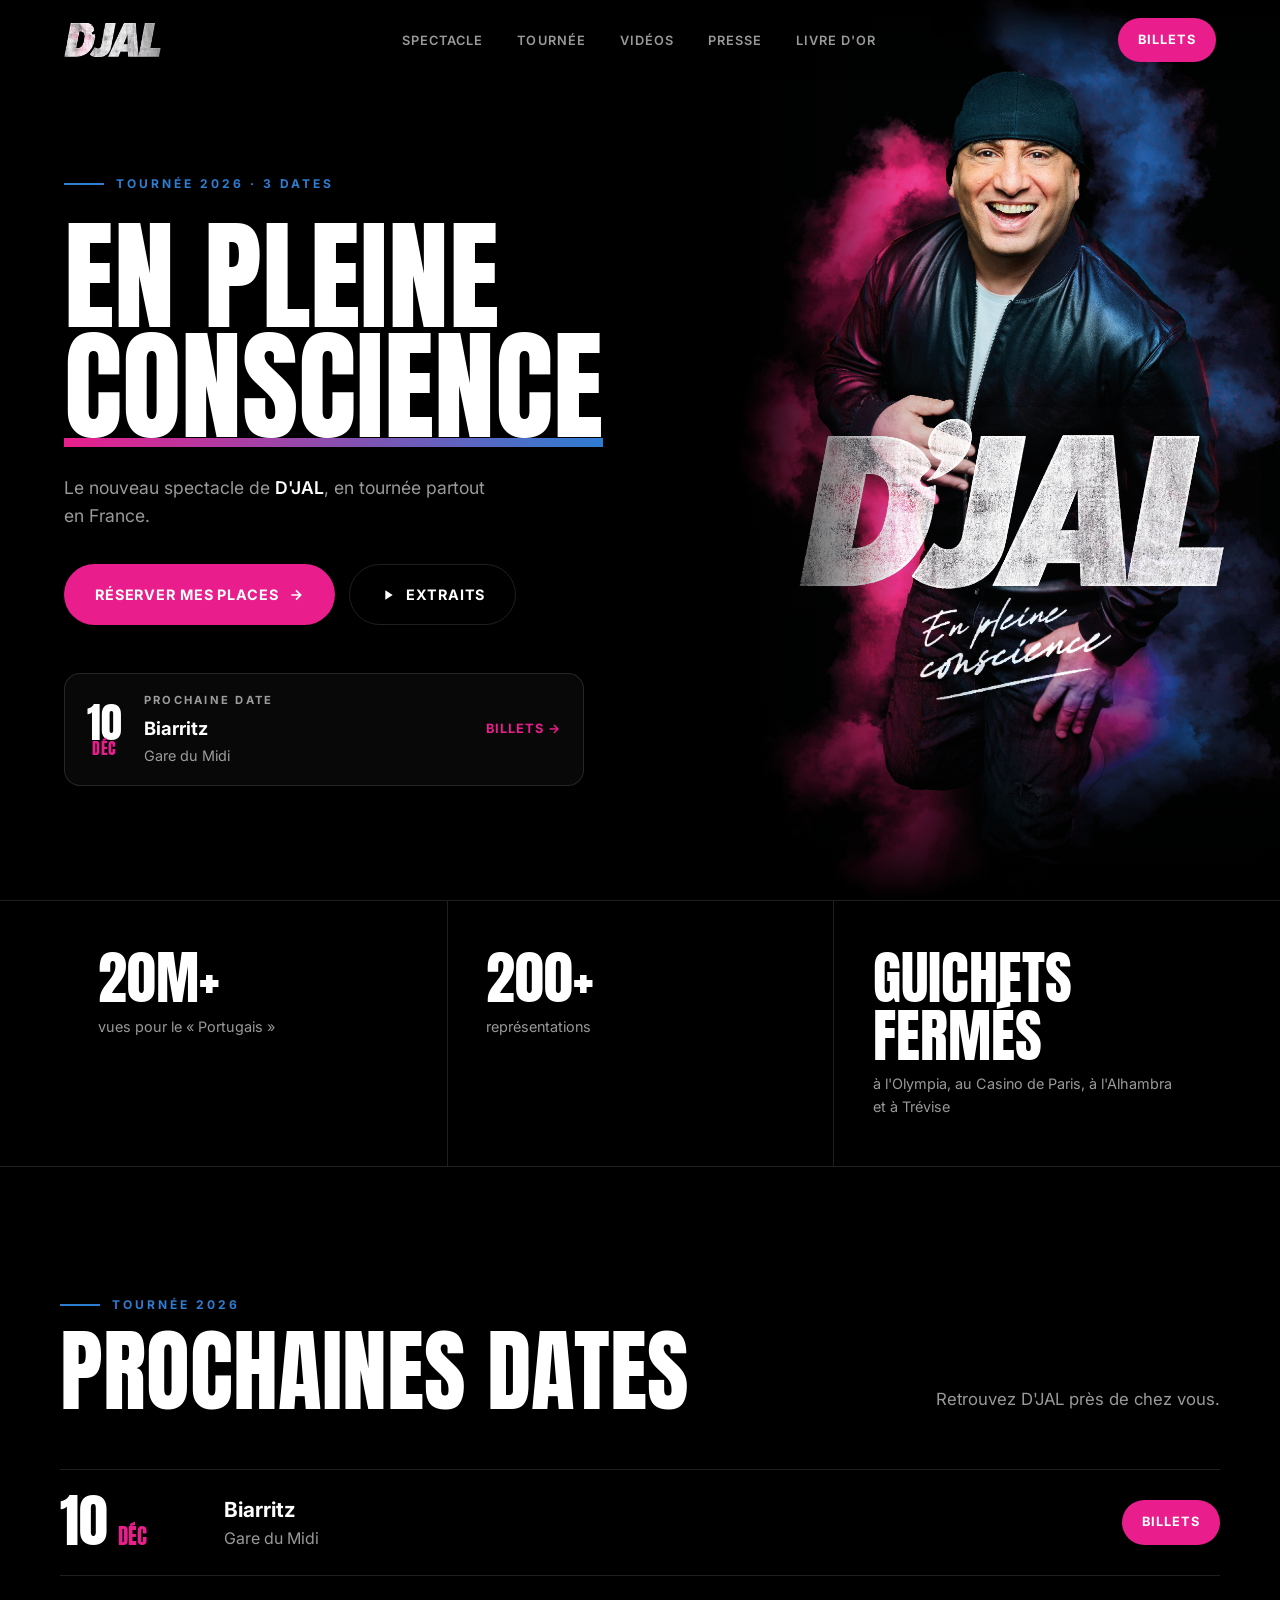
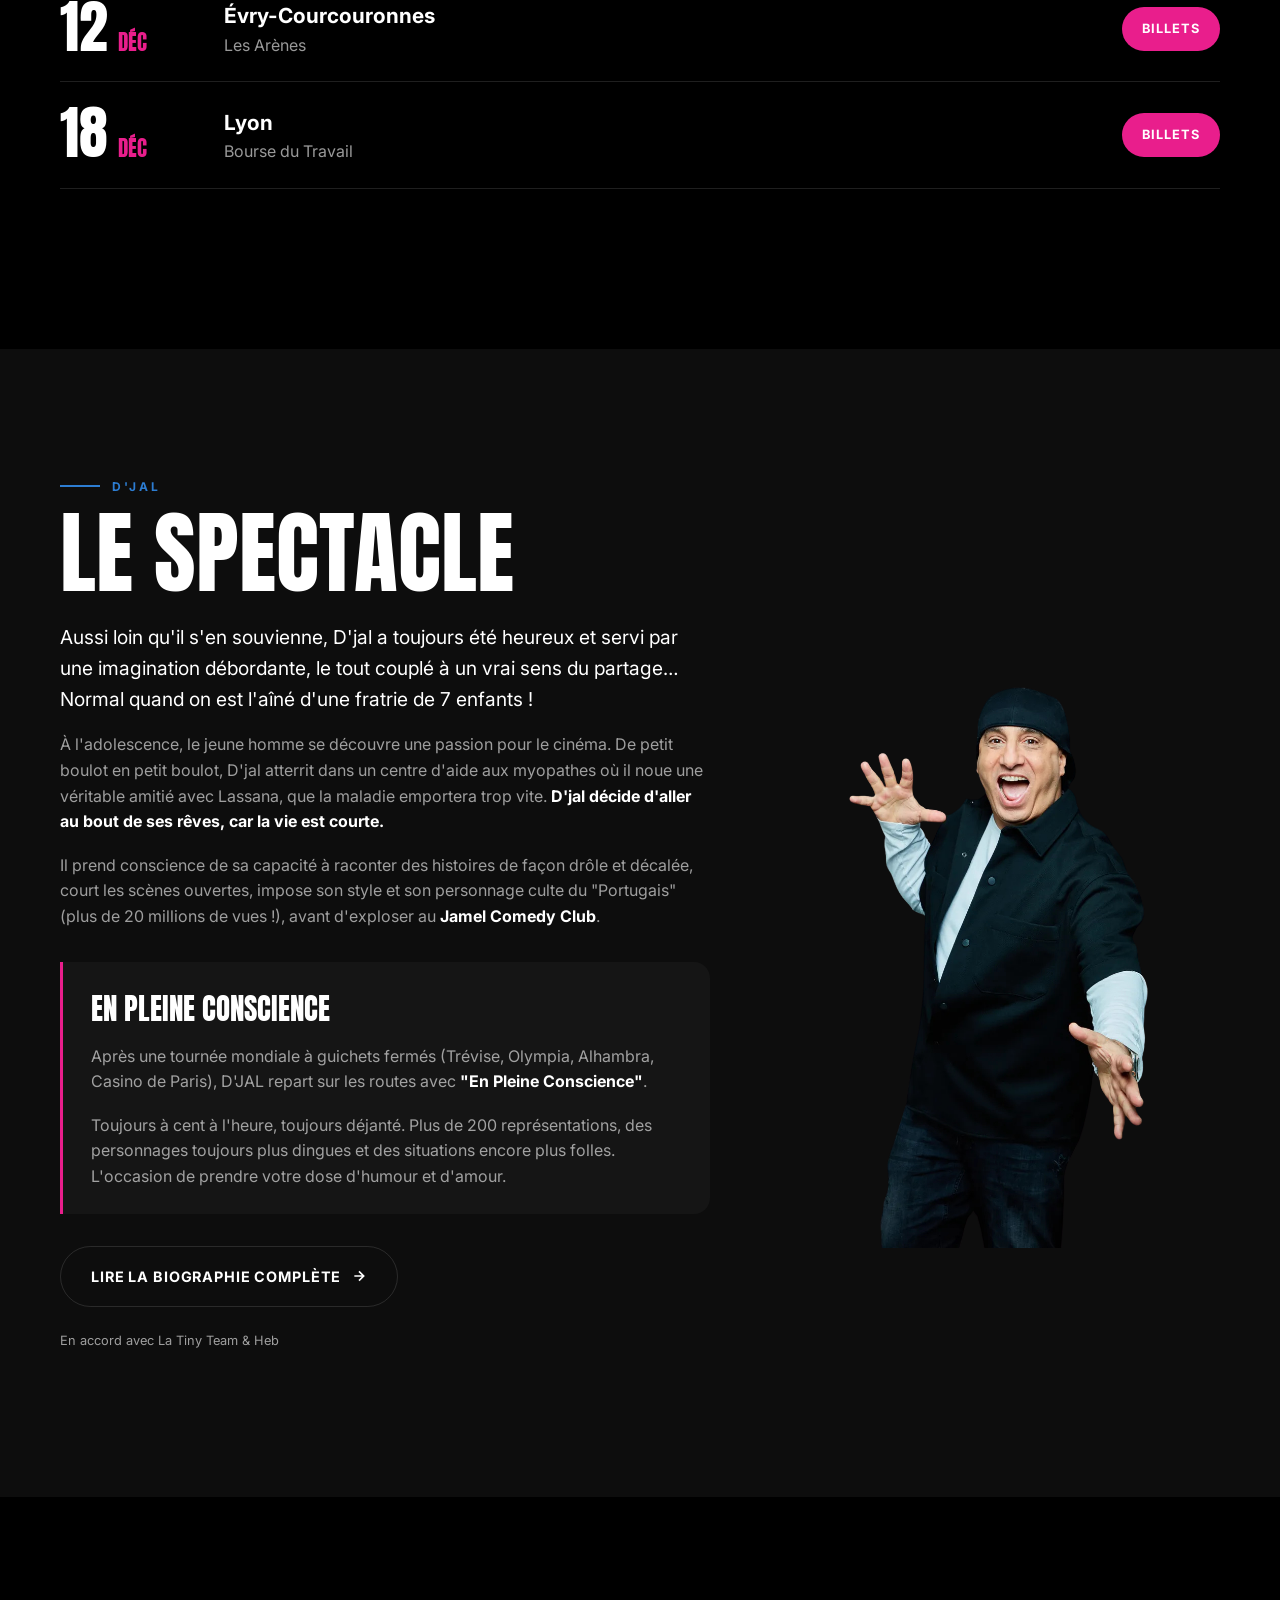
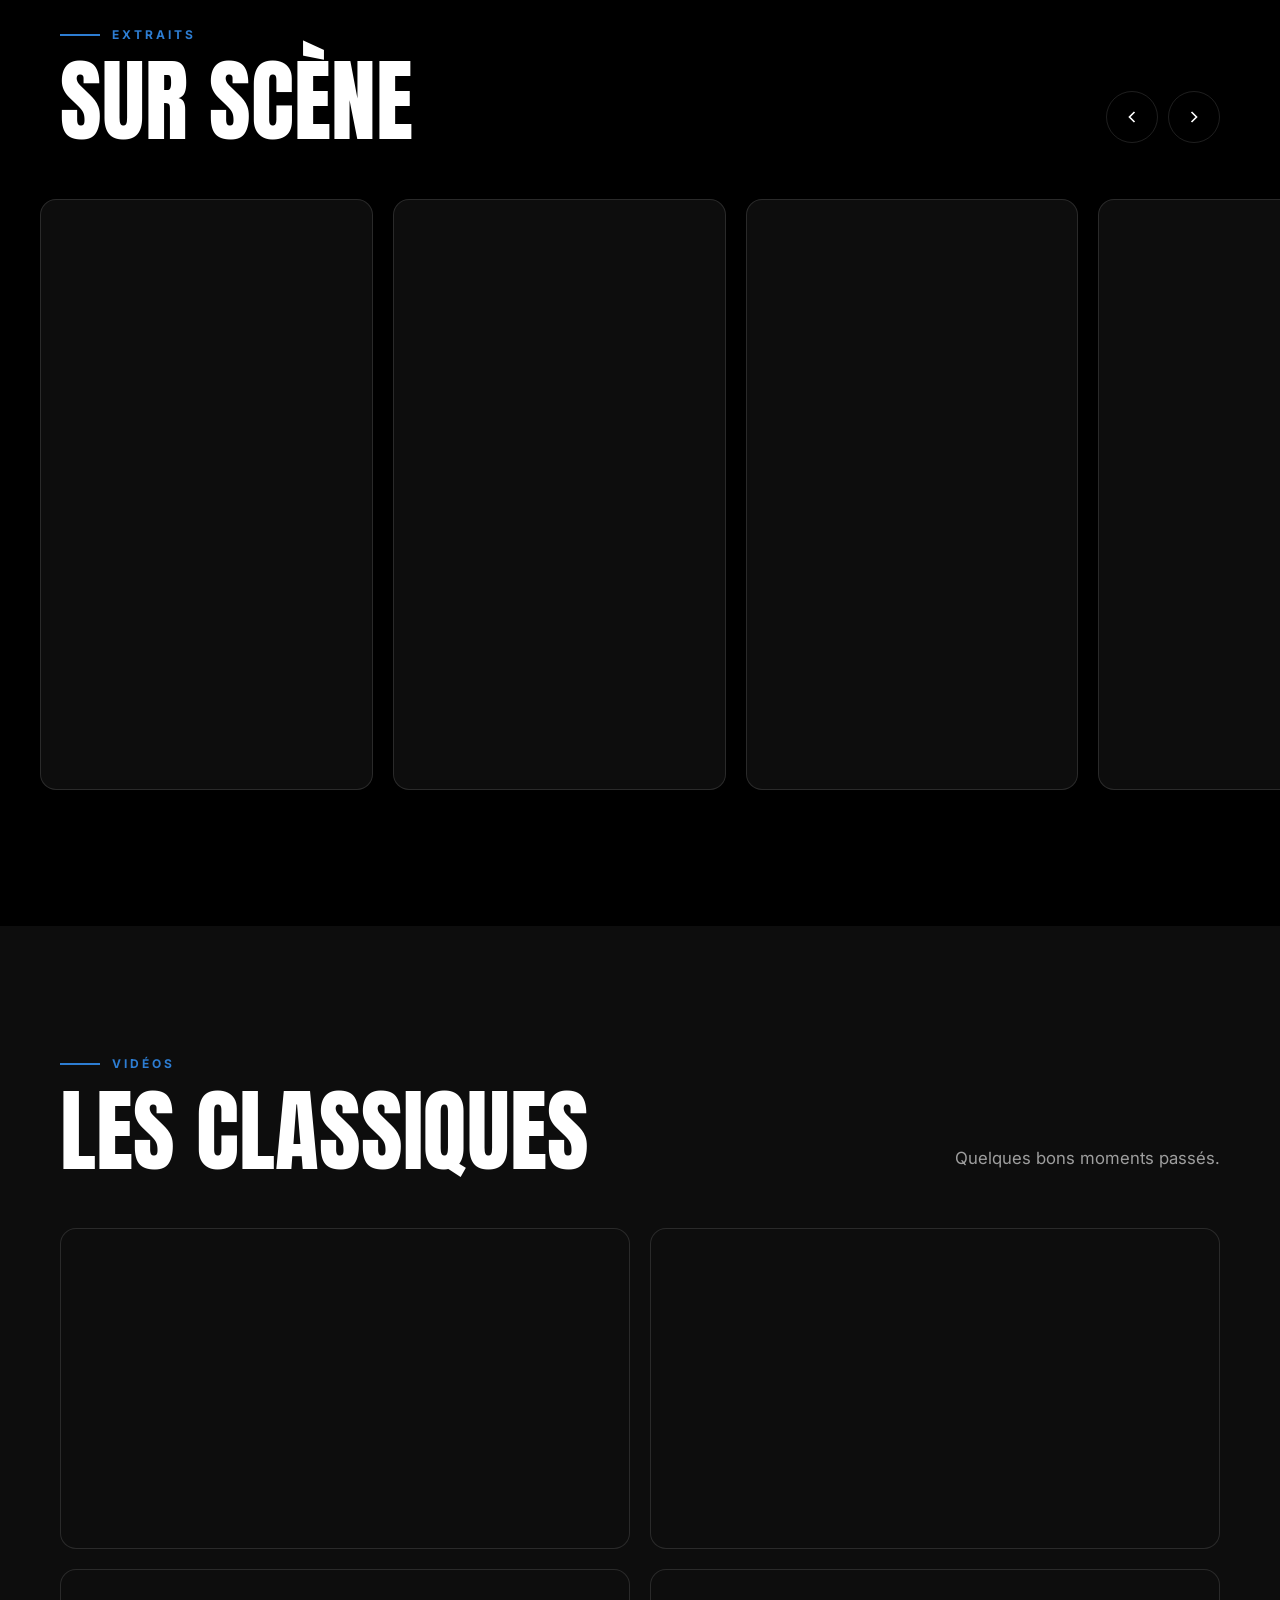
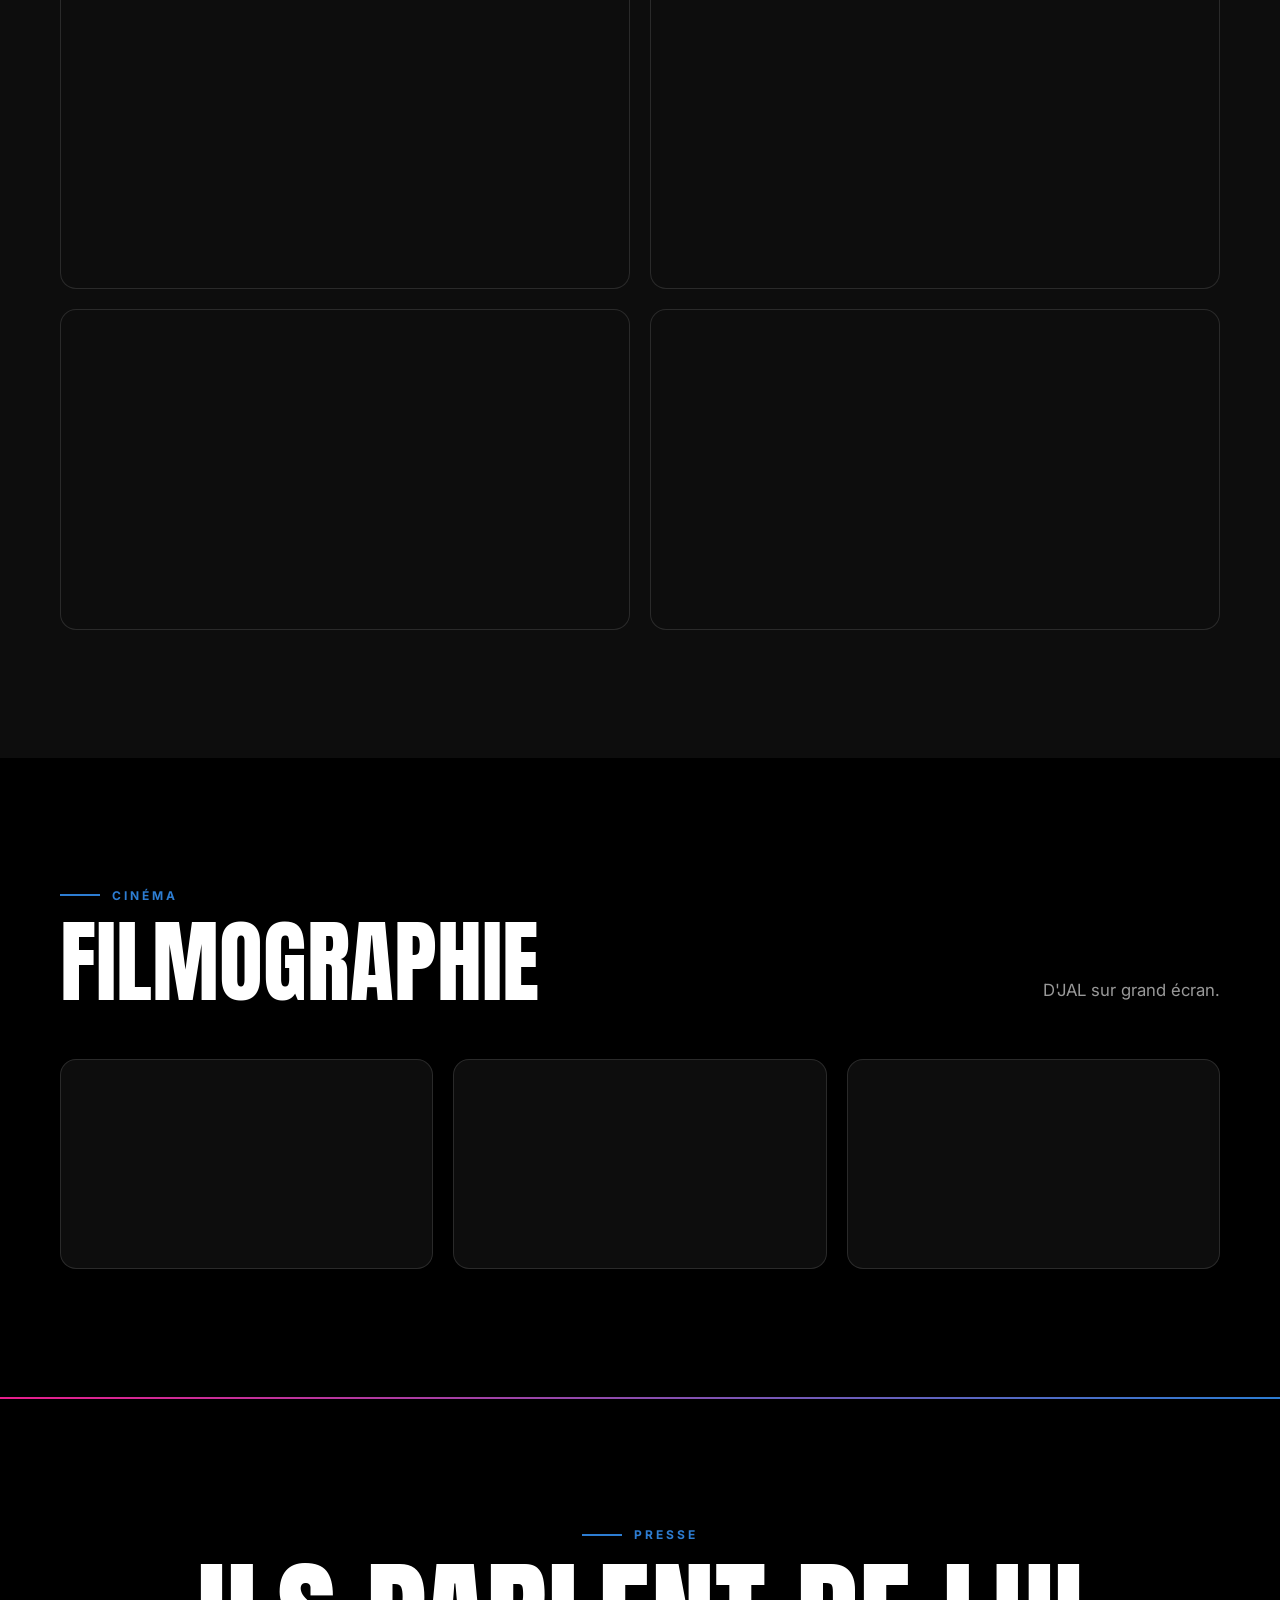
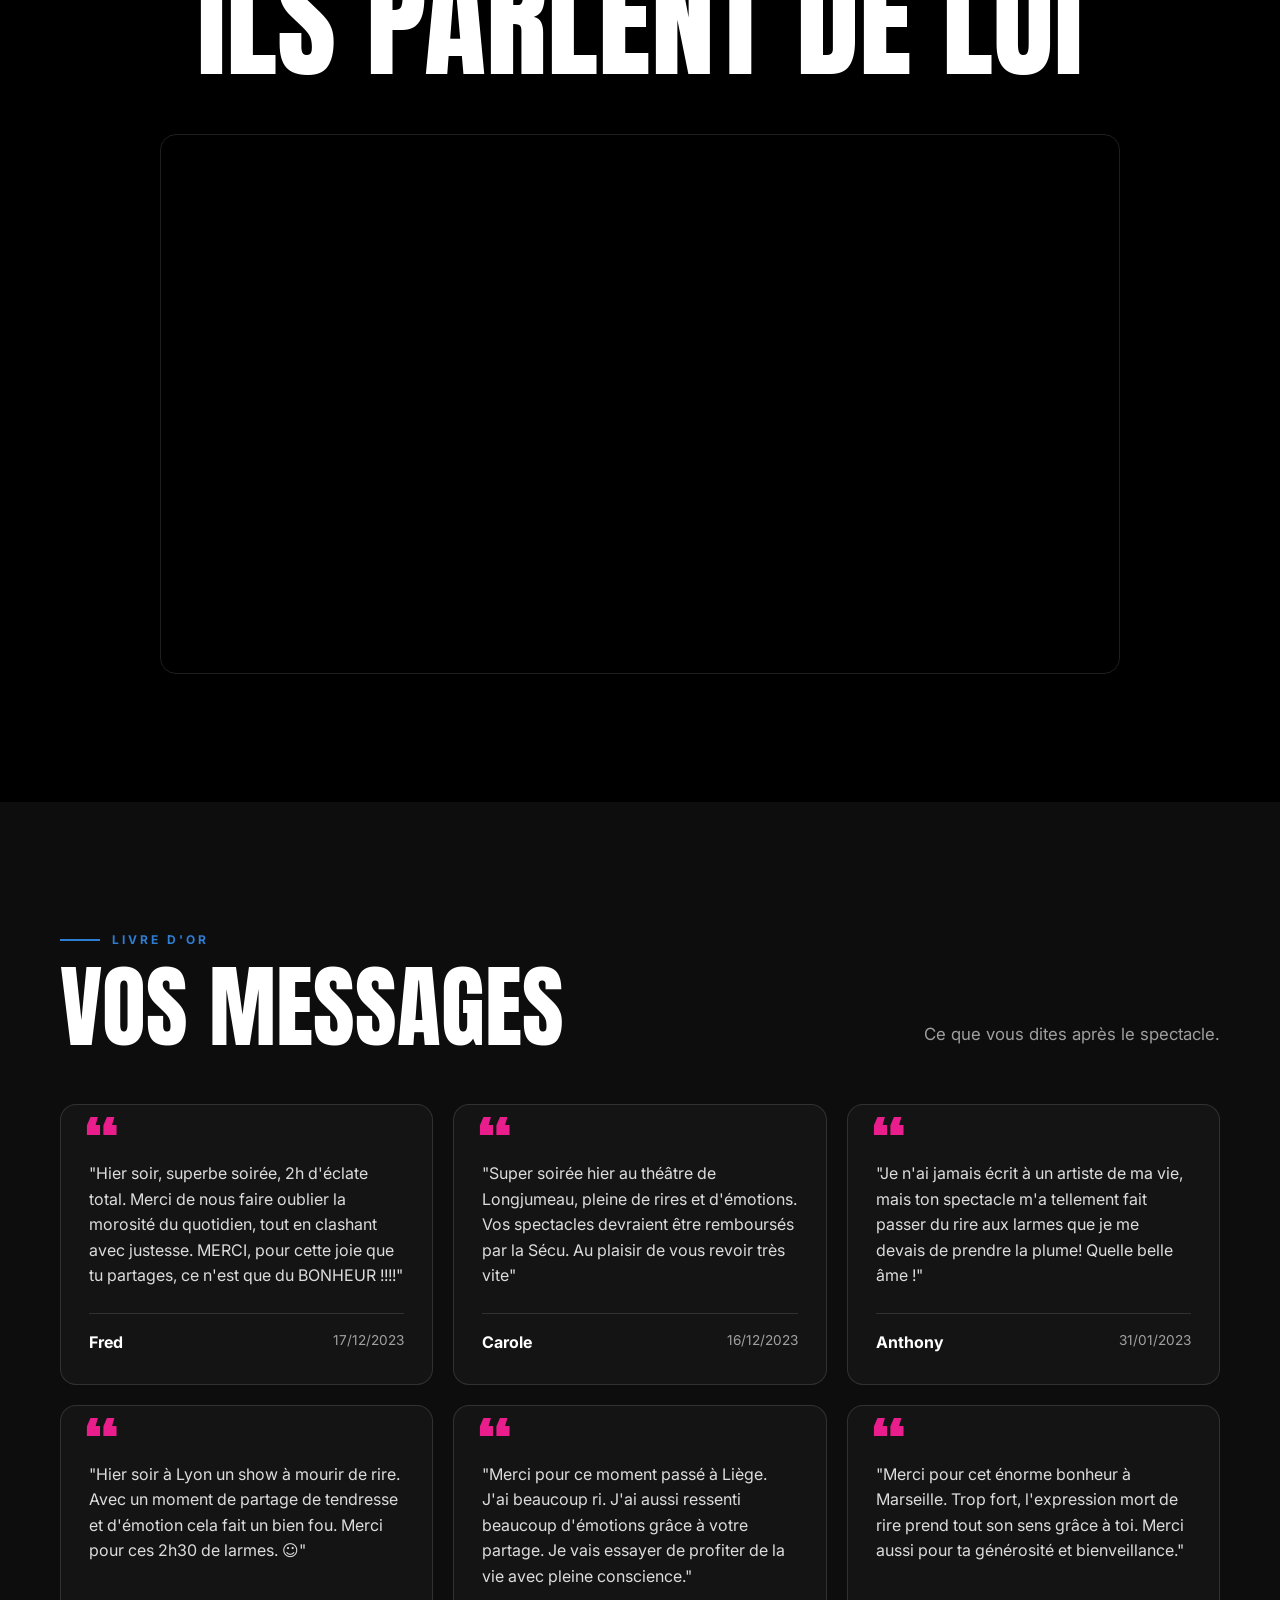
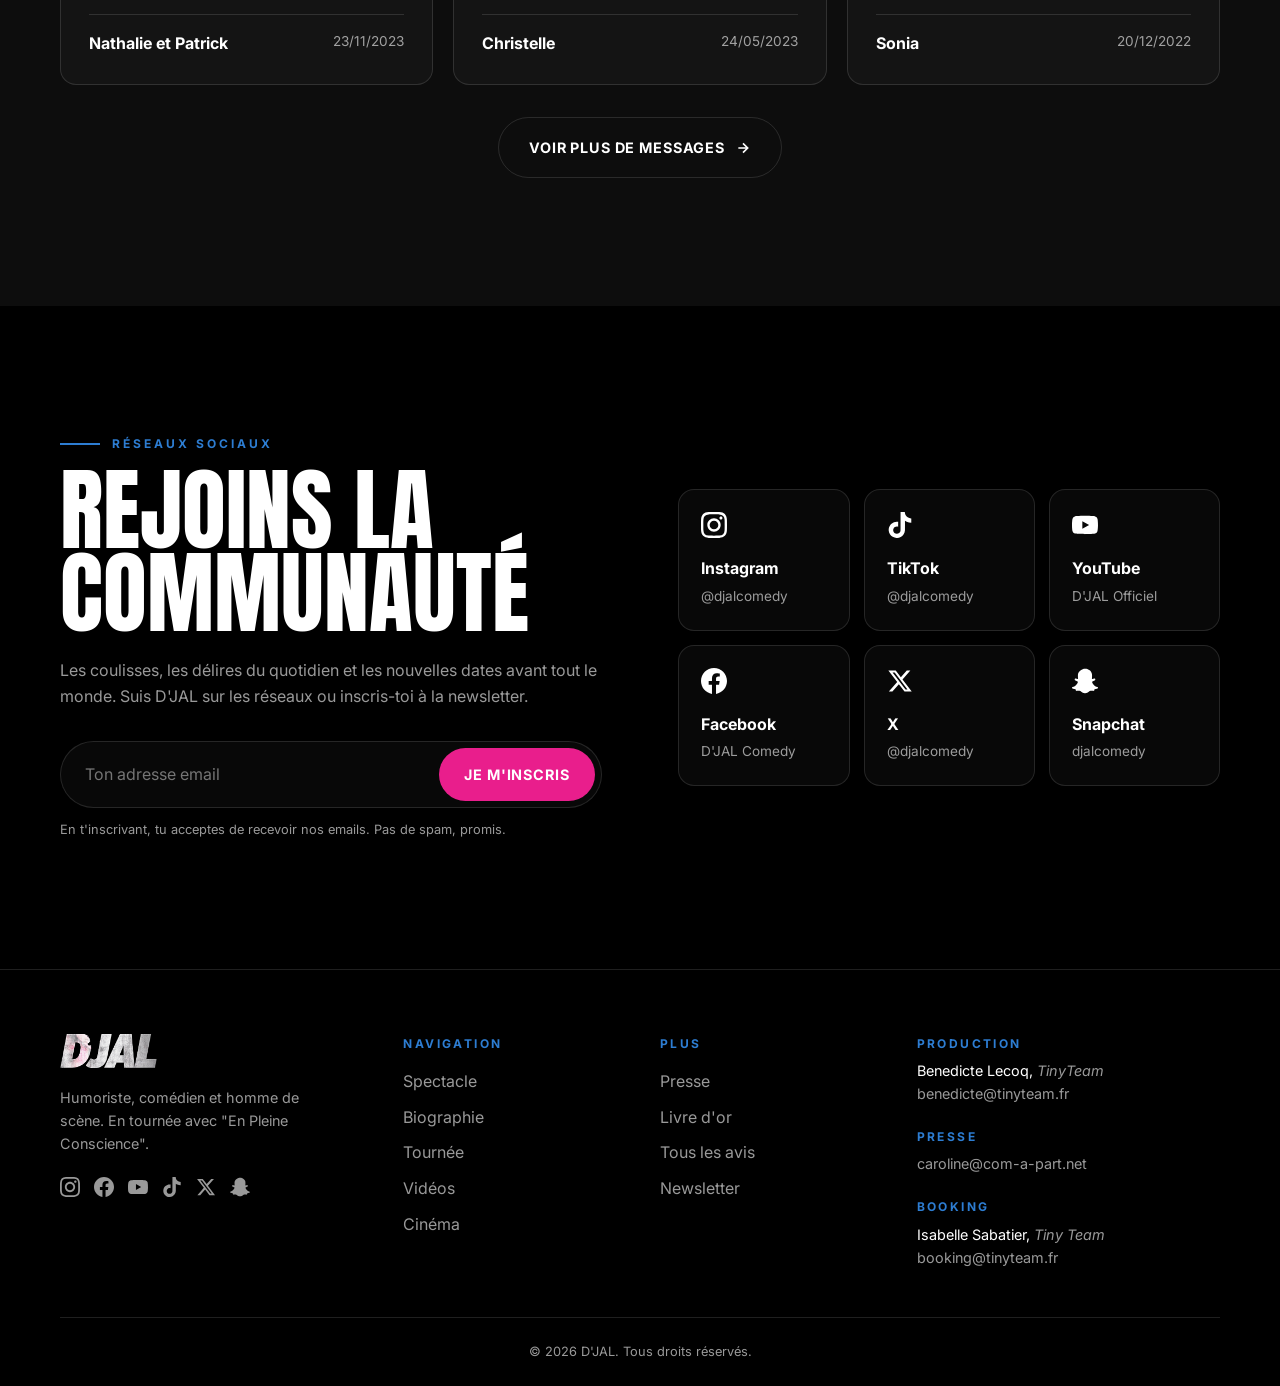
==== commit 02a92a4d: "Texte du site : suppression des tirets quadratin et des formules creuses Co-Authored-By: Claude Opus" ====
--- a/index.html
+++ b/index.html
@@ -89,7 +89,7 @@
                     <span>En pleine</span>
                     <span class="hero-title-accent">conscience</span>
                 </h1>
-                <p class="hero-sub">Le nouveau spectacle de <strong>D'JAL</strong>. Toujours à cent à l'heure, toujours déjanté.</p>
+                <p class="hero-sub">Le nouveau spectacle de <strong>D'JAL</strong>, en tournée partout en France.</p>
                 <div class="hero-actions">
                     <a href="#tournee" class="btn btn-primary">Réserver mes places <svg><use href="#i-arrow"/></svg></a>
                     <a href="#extraits" class="btn btn-ghost"><svg><use href="#i-play"/></svg> Extraits</a>
@@ -108,7 +108,7 @@
             </div>
 
             <div class="hero-poster">
-                <img src="src/assets/images/hero.jpg" alt="D'JAL — En pleine conscience">
+                <img src="src/assets/images/hero.jpg" alt="Affiche du spectacle En pleine conscience de D'JAL">
             </div>
         </section>
 
@@ -126,8 +126,8 @@
                     <span class="stat-label">représentations</span>
                 </div>
                 <div class="stat reveal">
-                    <span class="stat-value">Olympia · Casino de Paris</span>
-                    <span class="stat-label">salles mythiques à guichets fermés</span>
+                    <span class="stat-value">Guichets fermés</span>
+                    <span class="stat-label">à l'Olympia, au Casino de Paris, à l'Alhambra et à Trévise</span>
                 </div>
             </div>
         </section>
@@ -166,7 +166,7 @@
                     <p>Il prend conscience de sa capacité à raconter des histoires de façon drôle et décalée, court les scènes ouvertes, impose son style et son personnage culte du "Portugais" (plus de 20 millions de vues !), avant d'exploser au <strong>Jamel Comedy Club</strong>.</p>
                     <div class="spectacle-pitch">
                         <h3>En Pleine Conscience</h3>
-                        <p>Après une tournée mondiale à guichets fermés — Trévise, Olympia, Alhambra, Casino de Paris — D'JAL repart sur les routes avec <strong>"En Pleine Conscience"</strong>.</p>
+                        <p>Après une tournée mondiale à guichets fermés (Trévise, Olympia, Alhambra, Casino de Paris), D'JAL repart sur les routes avec <strong>"En Pleine Conscience"</strong>.</p>
                         <p>Toujours à cent à l'heure, toujours déjanté. Plus de 200 représentations, des personnages toujours plus dingues et des situations encore plus folles. L'occasion de prendre votre dose d'humour et d'amour.</p>
                     </div>
                     <a href="biographie.html" class="btn btn-ghost">Lire la biographie complète <svg><use href="#i-arrow"/></svg></a>
@@ -315,7 +315,7 @@
                 <div class="communaute-intro reveal">
                     <span class="section-tag">Réseaux sociaux</span>
                     <h2 class="section-title">Rejoins la communauté</h2>
-                    <p class="communaute-text">Coulisses exclusives, dates en avant-première, délires quotidiens... Inscris-toi à la newsletter pour recevoir en avant-première les nouvelles dates, les coulisses exclusives et toutes les actus de D'JAL.</p>
+                    <p class="communaute-text">Les coulisses, les délires du quotidien et les nouvelles dates avant tout le monde. Suis D'JAL sur les réseaux ou inscris-toi à la newsletter.</p>
                     <form class="newsletter-form" id="newsletter-form">
                         <label class="visually-hidden" for="newsletter-email">Adresse email</label>
                         <input type="email" id="newsletter-email" placeholder="Ton adresse email" required>
@@ -375,7 +375,7 @@
                 <div class="footer-contact">
                     <div class="footer-contact-item">
                         <h4>Production</h4>
-                        <p>Benedicte Lecoq <em>— TinyTeam</em></p>
+                        <p>Benedicte Lecoq, <em>TinyTeam</em></p>
                         <a href="mailto:benedicte@tinyteam.fr">benedicte@tinyteam.fr</a>
                     </div>
                     <div class="footer-contact-item">
@@ -384,13 +384,13 @@
                     </div>
                     <div class="footer-contact-item">
                         <h4>Booking</h4>
-                        <p>Isabelle Sabatier <em>— Tiny Team</em></p>
+                        <p>Isabelle Sabatier, <em>Tiny Team</em></p>
                         <a href="mailto:booking@tinyteam.fr">booking@tinyteam.fr</a>
                     </div>
                 </div>
             </div>
             <div class="footer-bottom">
-                <p>&copy; 2026 D'JAL — Tous droits réservés</p>
+                <p>&copy; 2026 D'JAL. Tous droits réservés.</p>
             </div>
         </div>
     </footer>
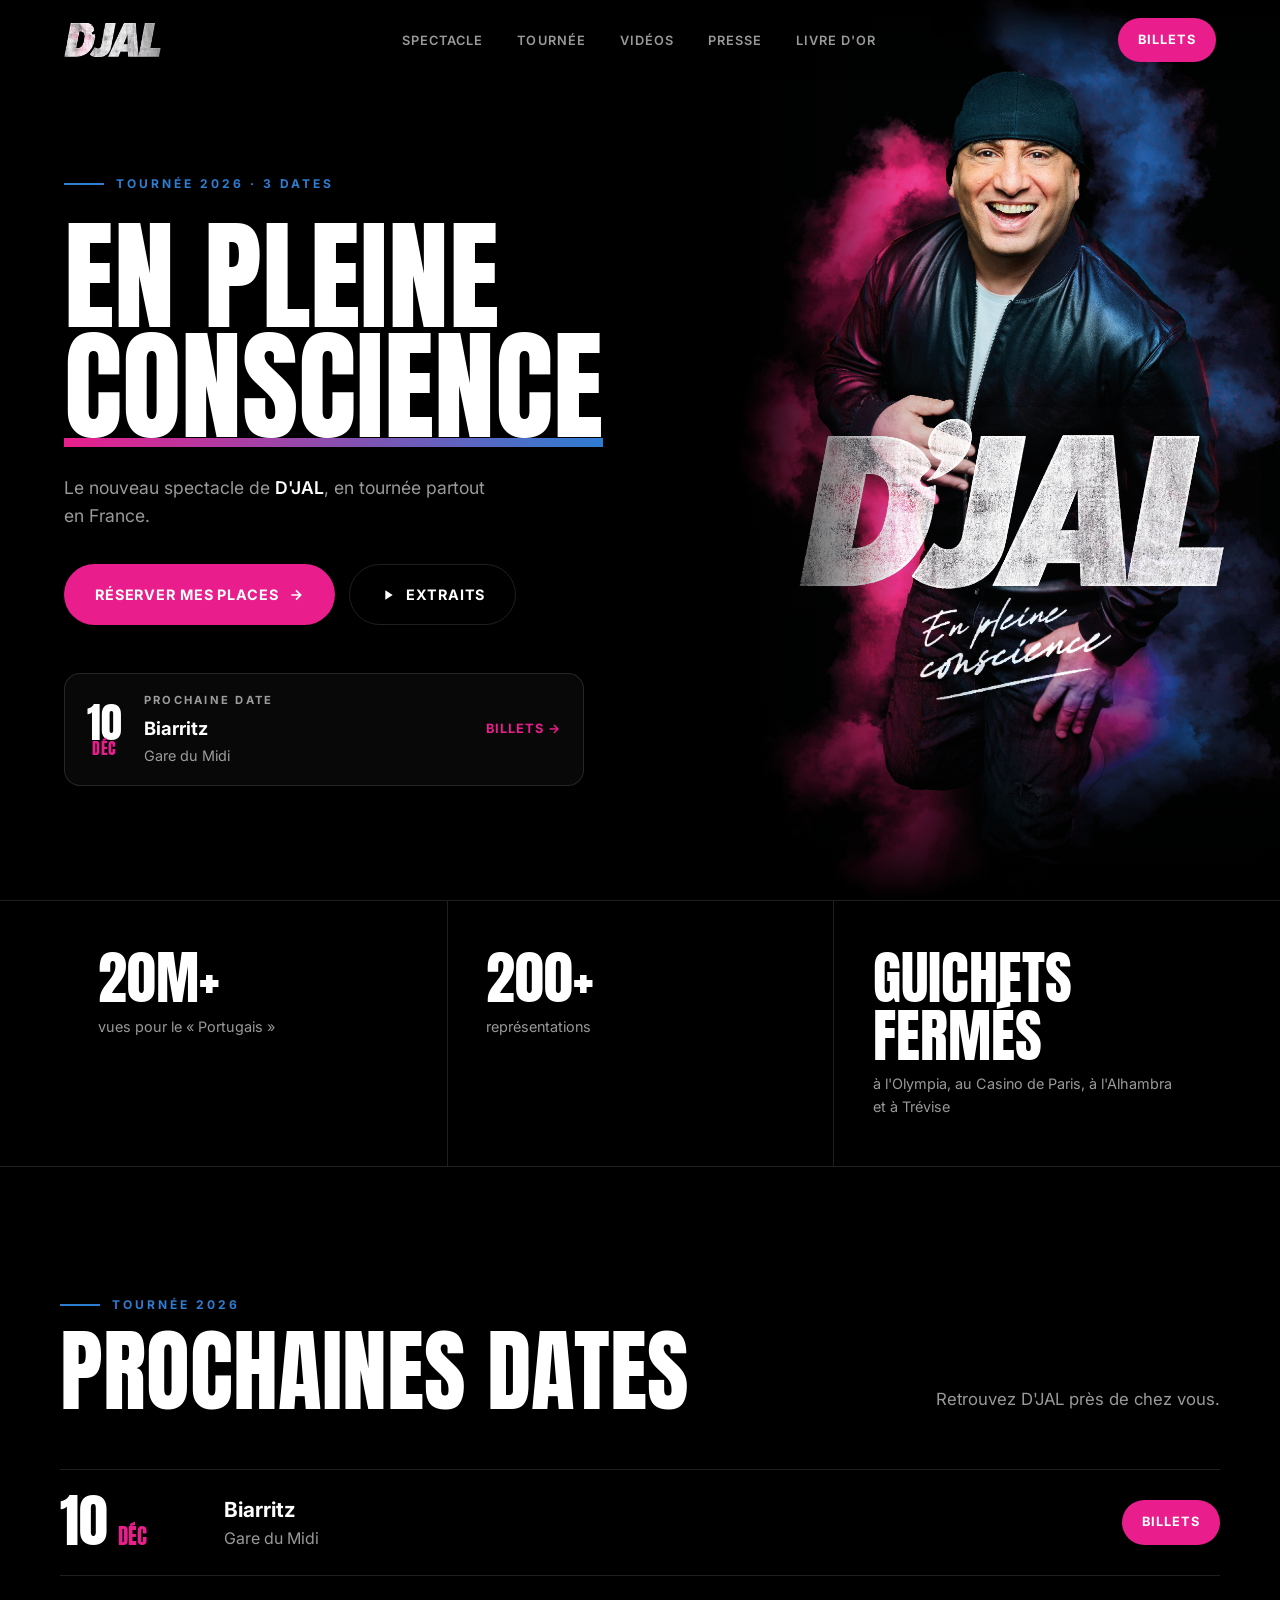
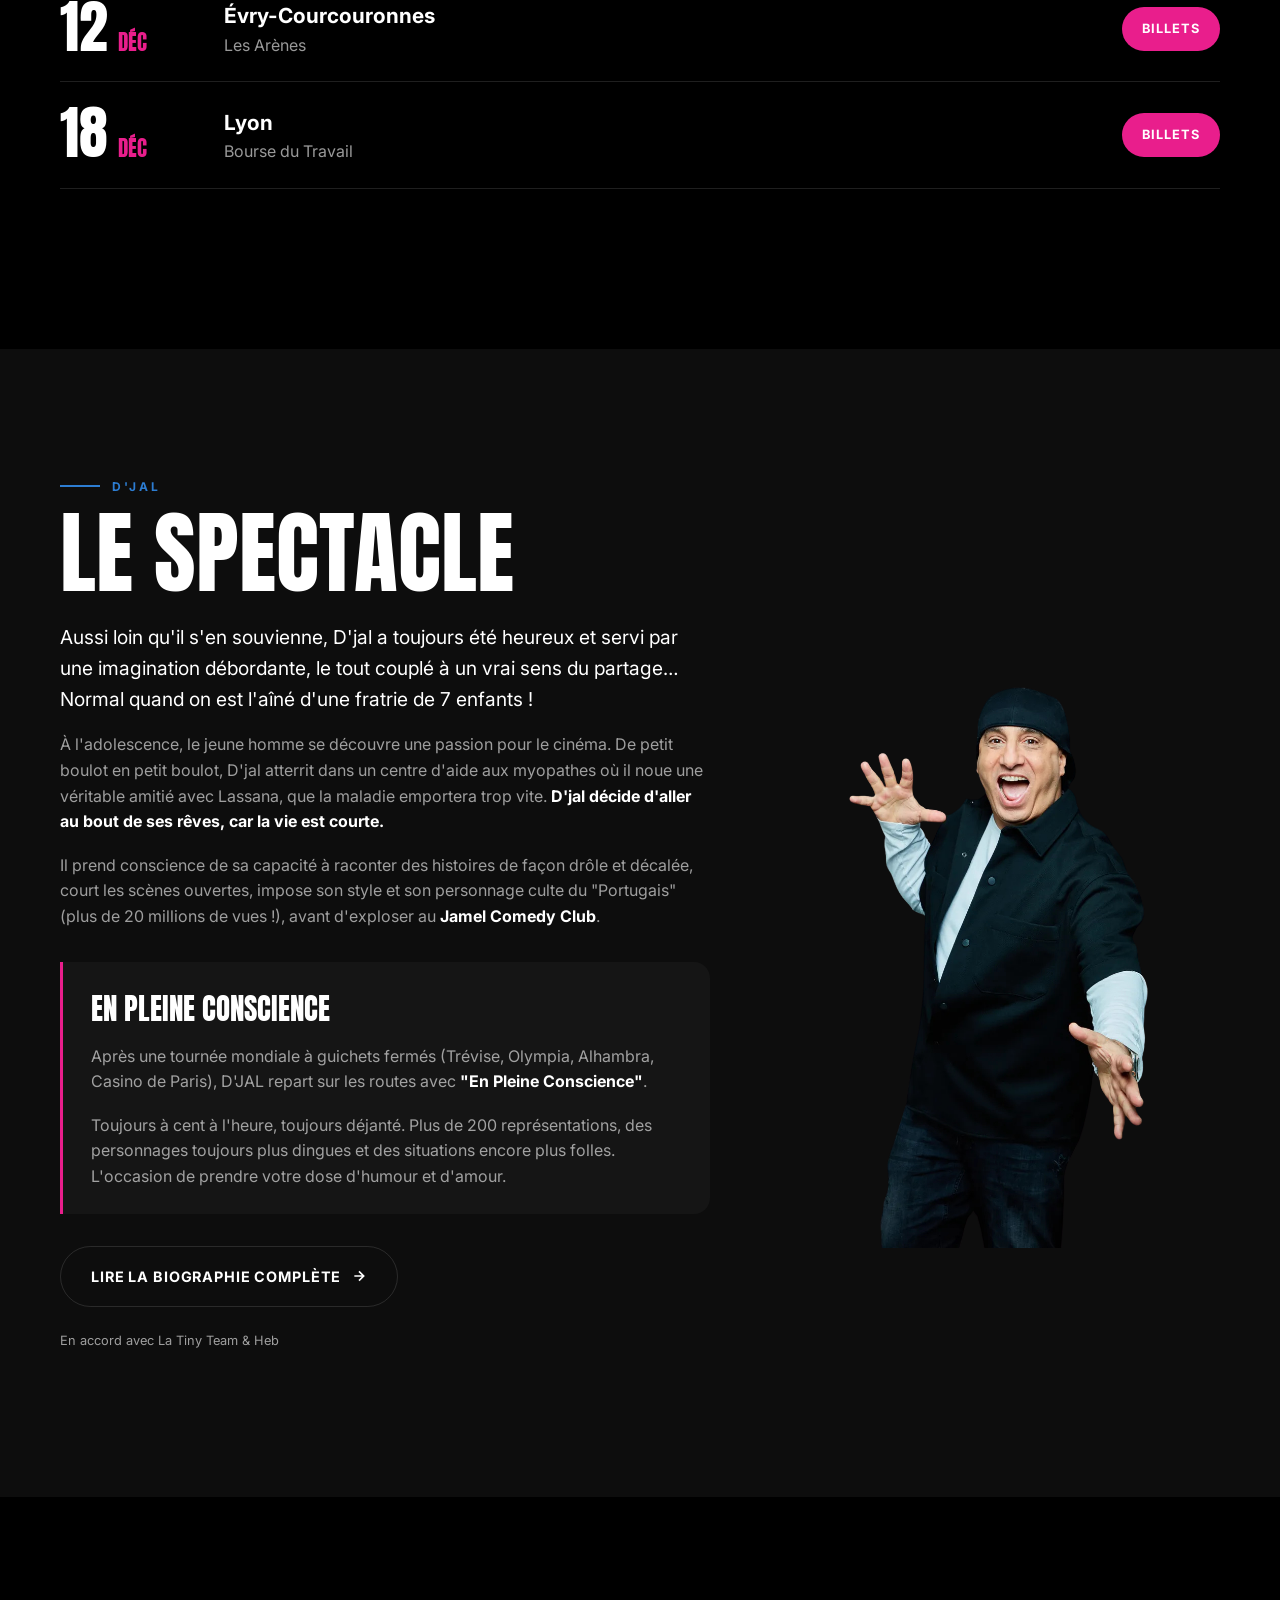
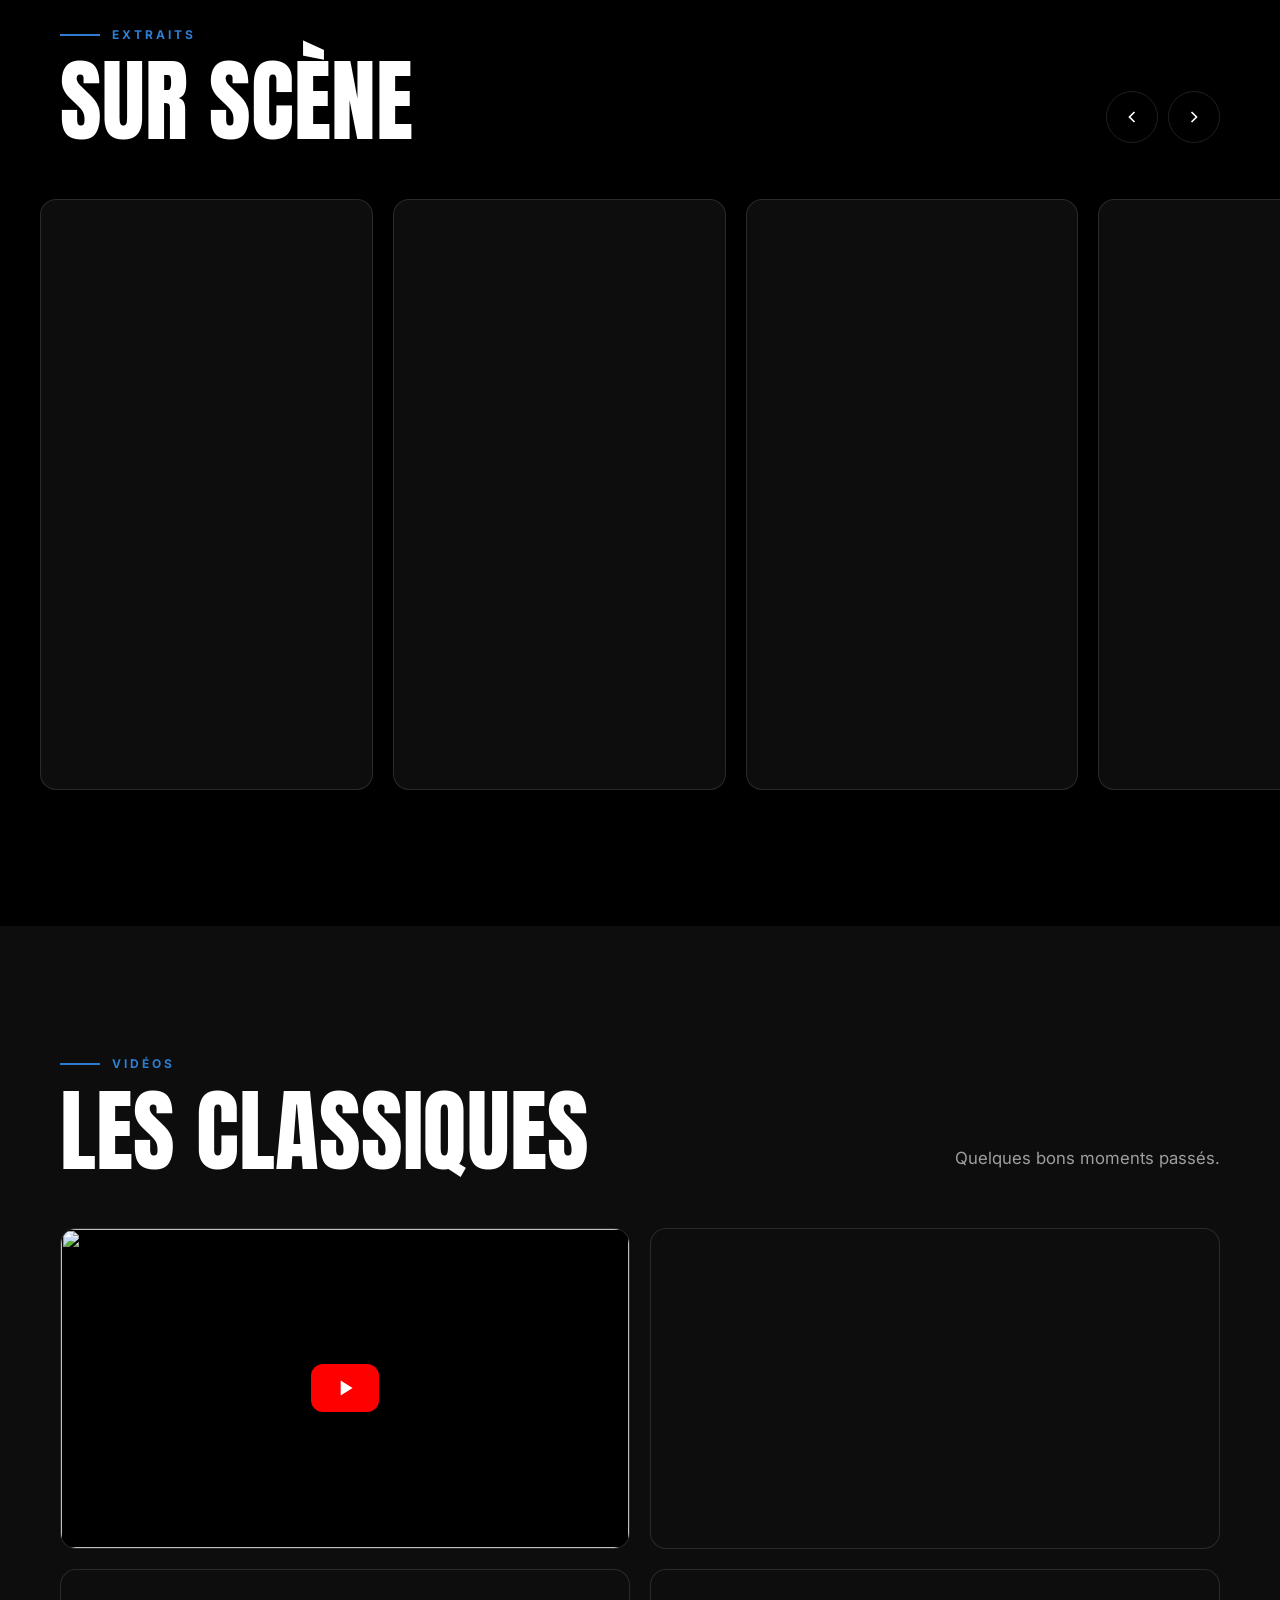
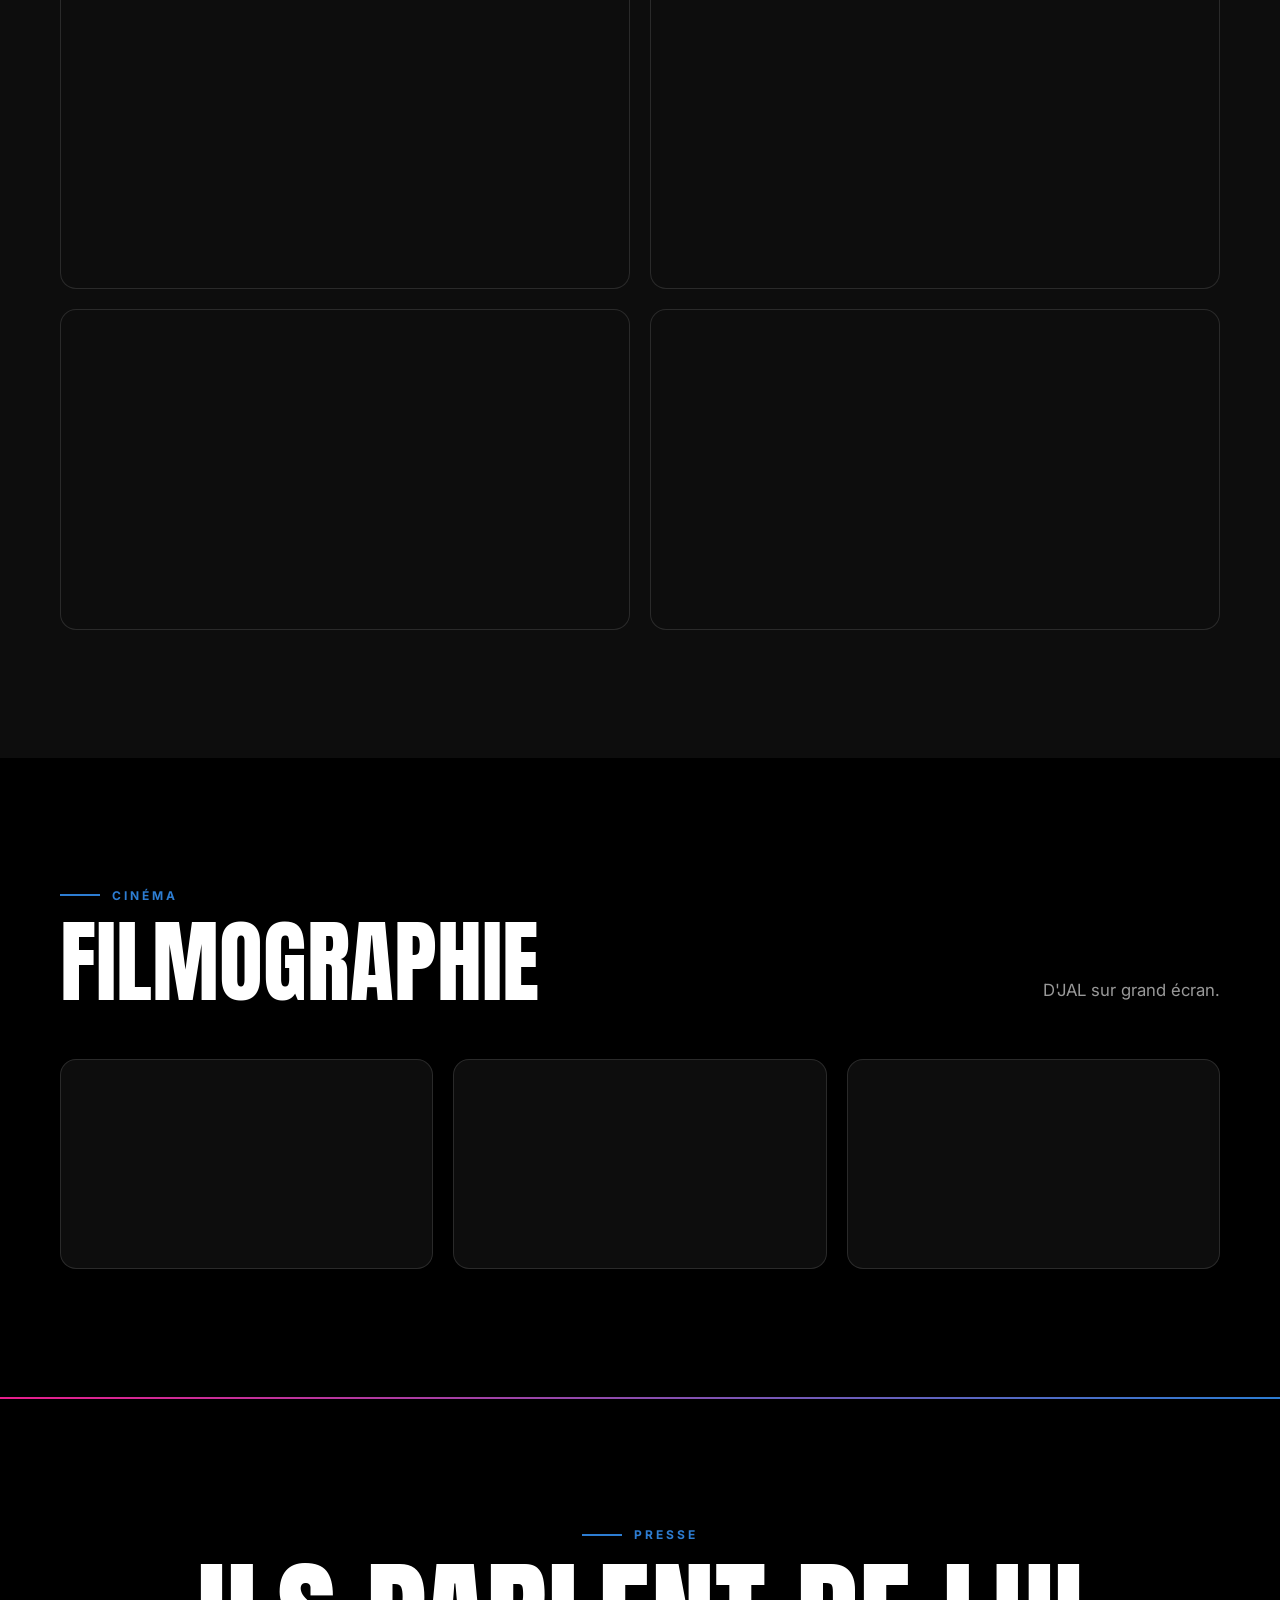
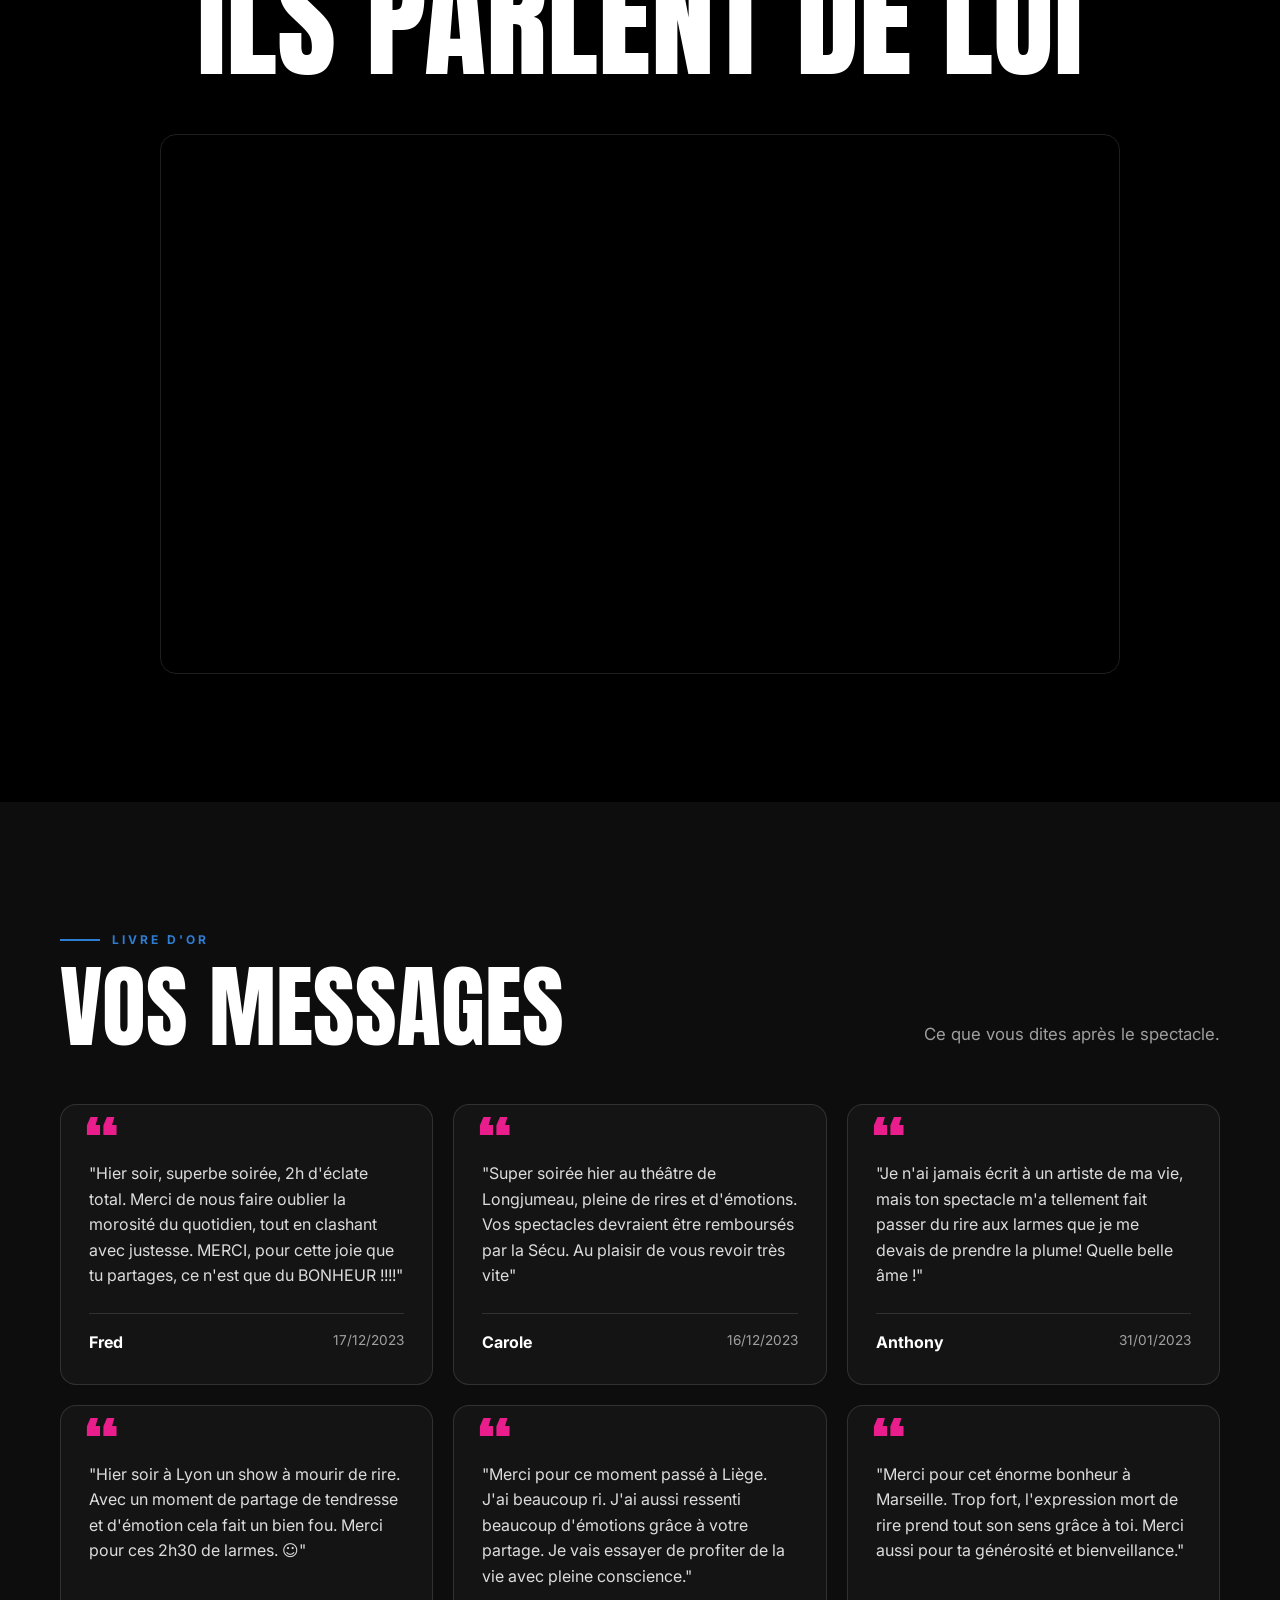
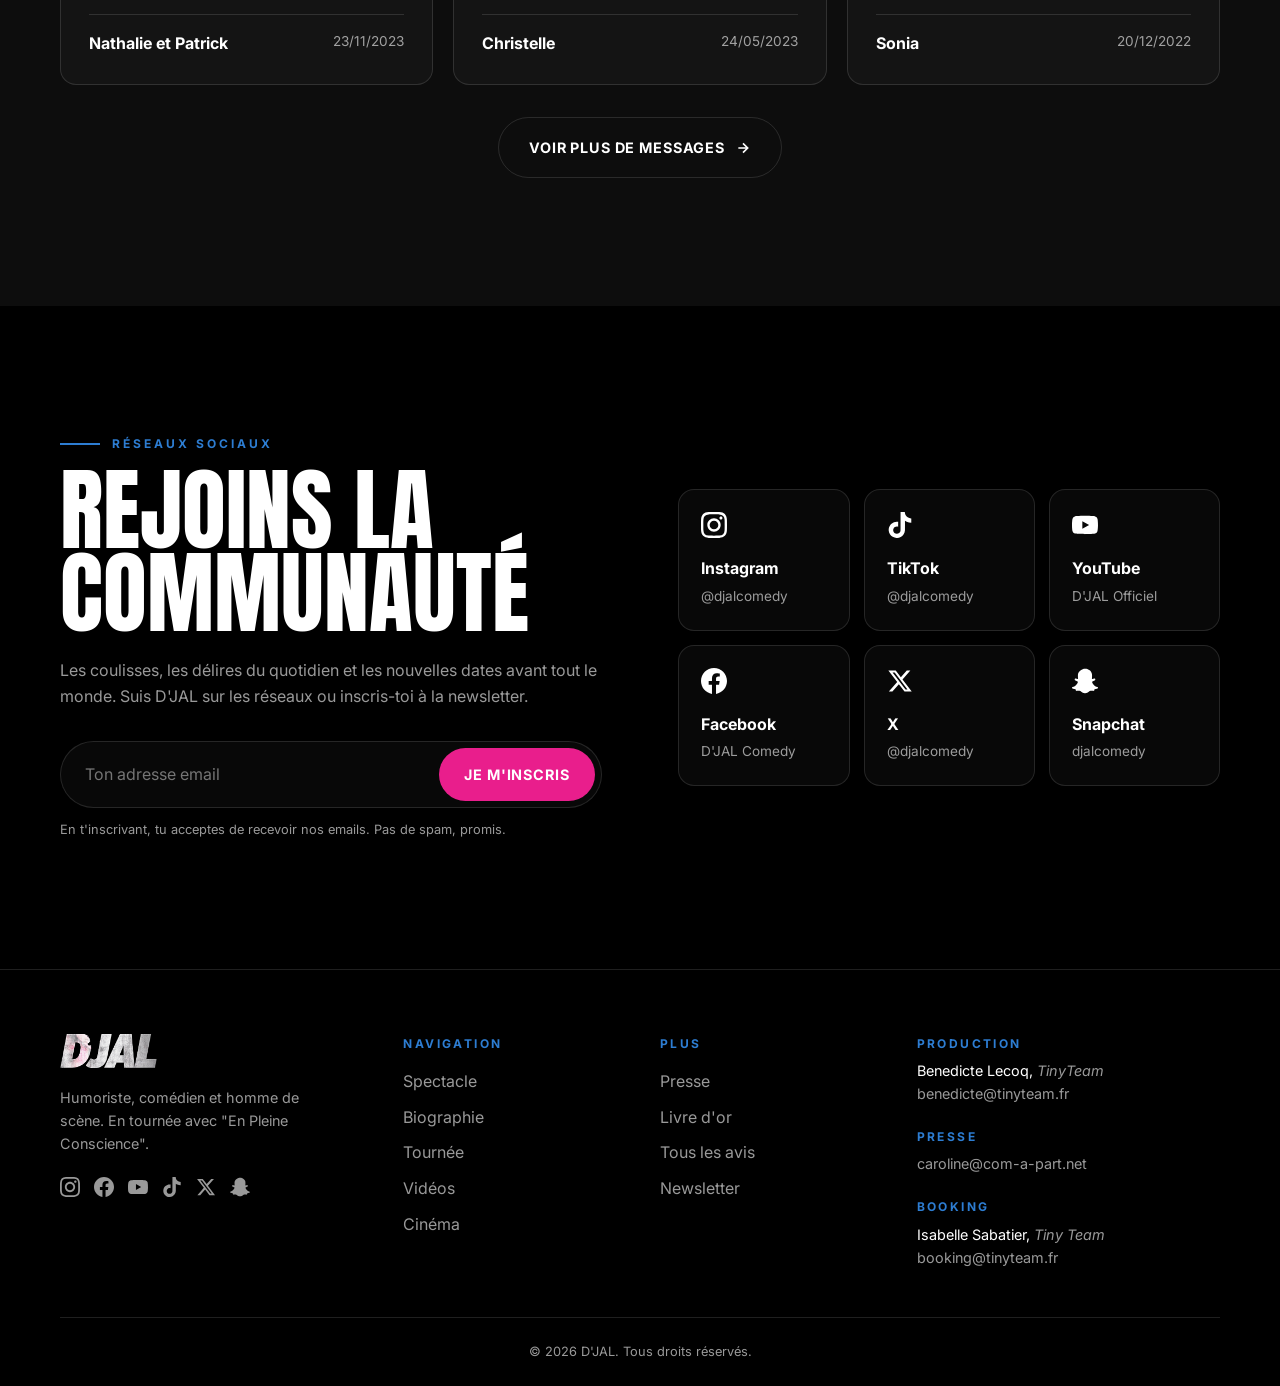
==== commit 546da05f: "Vidéo Apoucalypche : miniature standard affichée, lecteur chargé au clic Co-Authored-By: Claude Opus" ====
--- a/index.html
+++ b/index.html
@@ -218,7 +218,13 @@
                     <p class="section-subtitle">Quelques bons moments passés.</p>
                 </header>
                 <div class="video-grid video-grid-2">
-                    <div class="video-card reveal"><iframe src="https://www.youtube.com/embed/xsIcbGitiuw" title="D'JAL" loading="lazy" allow="accelerometer; autoplay; clipboard-write; encrypted-media; gyroscope; picture-in-picture" allowfullscreen></iframe></div>
+                    <div class="video-card reveal">
+                        <!-- Vidéo ancienne sans miniature HD : on affiche la miniature standard, le lecteur se charge au clic -->
+                        <button class="video-facade" data-youtube="xsIcbGitiuw" aria-label="Lire la vidéo D'JAL - Apoucalypche">
+                            <img src="https://i.ytimg.com/vi/xsIcbGitiuw/hqdefault.jpg" alt="" loading="lazy">
+                            <span class="video-facade-play"><svg><use href="#i-play"/></svg></span>
+                        </button>
+                    </div>
                     <div class="video-card reveal"><iframe src="https://www.youtube.com/embed/I19SwXcfRmM" title="D'JAL" loading="lazy" allow="accelerometer; autoplay; clipboard-write; encrypted-media; gyroscope; picture-in-picture" allowfullscreen></iframe></div>
                     <div class="video-card reveal"><iframe src="https://www.youtube.com/embed/6BUfTCXEuww" title="D'JAL" loading="lazy" allow="accelerometer; autoplay; clipboard-write; encrypted-media; gyroscope; picture-in-picture" allowfullscreen></iframe></div>
                     <div class="video-card reveal"><iframe src="https://www.youtube.com/embed/OBn3VVtJvNo" title="D'JAL" loading="lazy" allow="accelerometer; autoplay; clipboard-write; encrypted-media; gyroscope; picture-in-picture" allowfullscreen></iframe></div>
